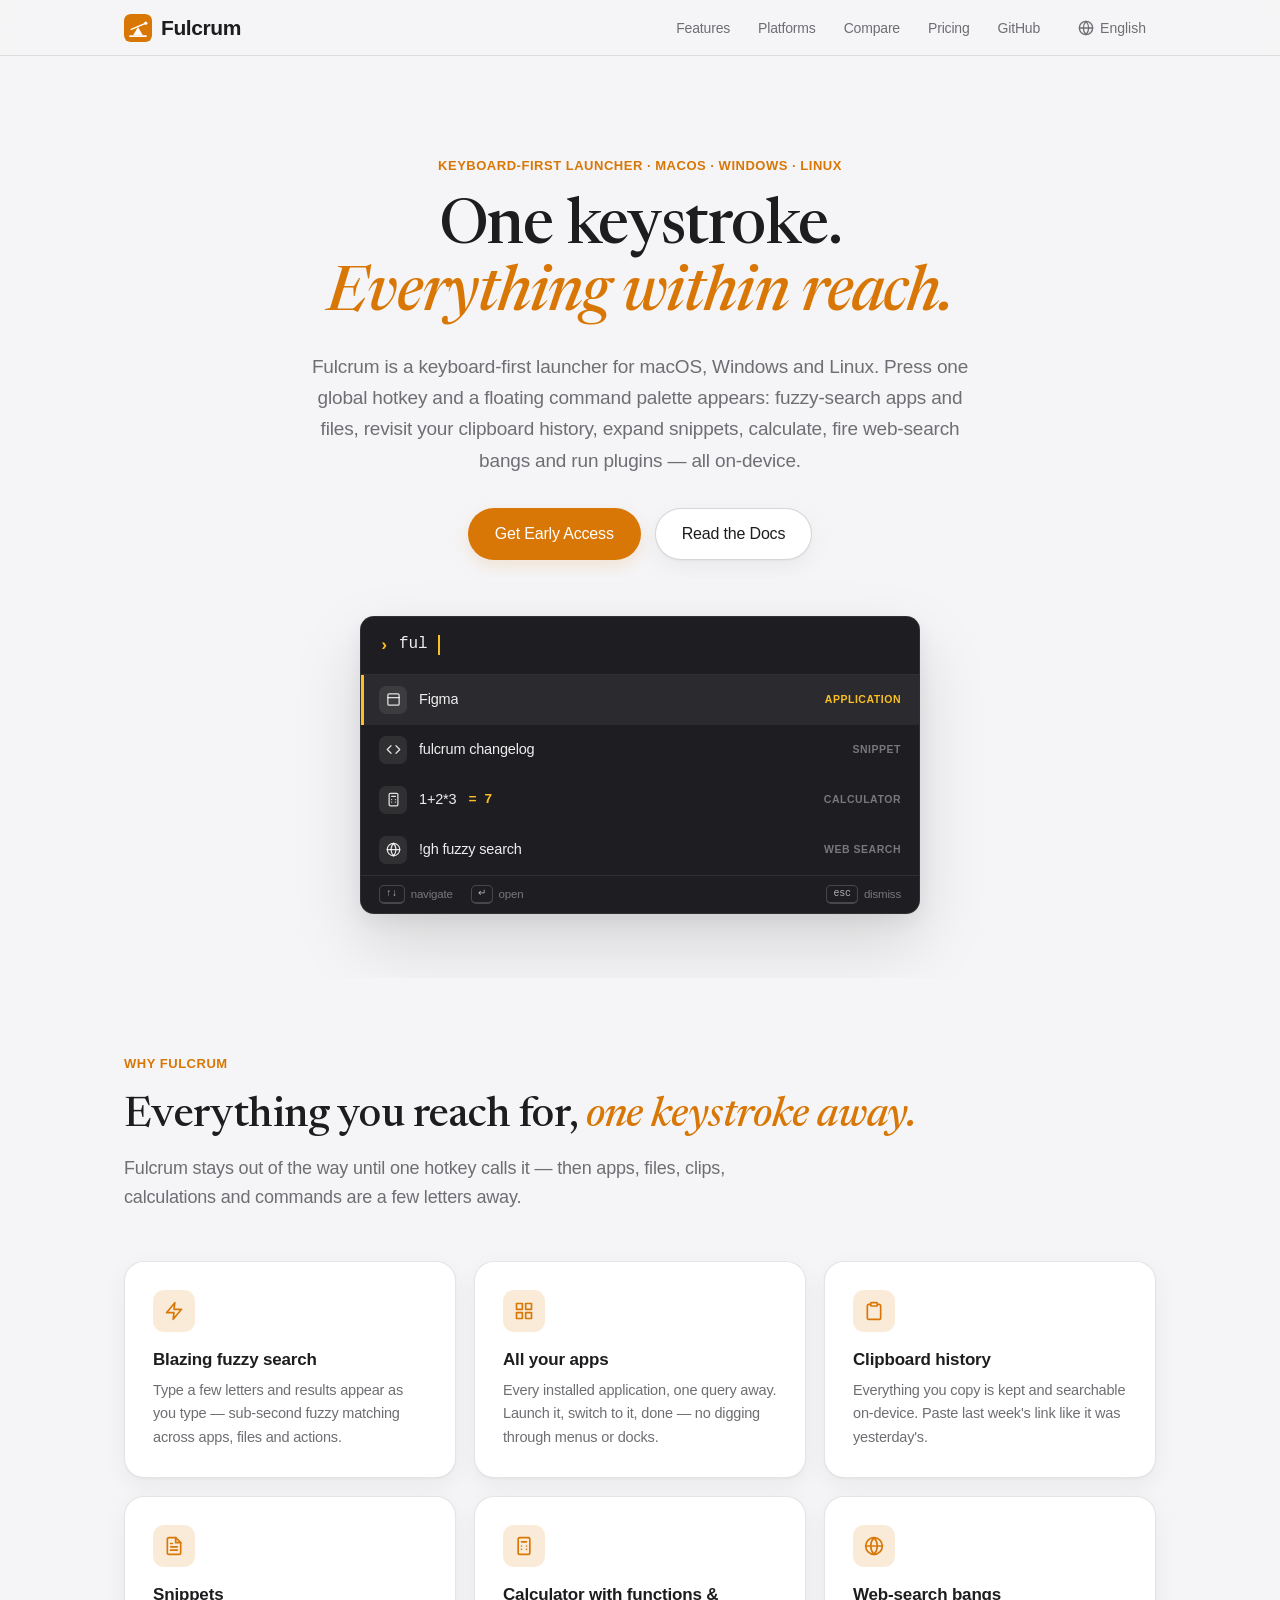
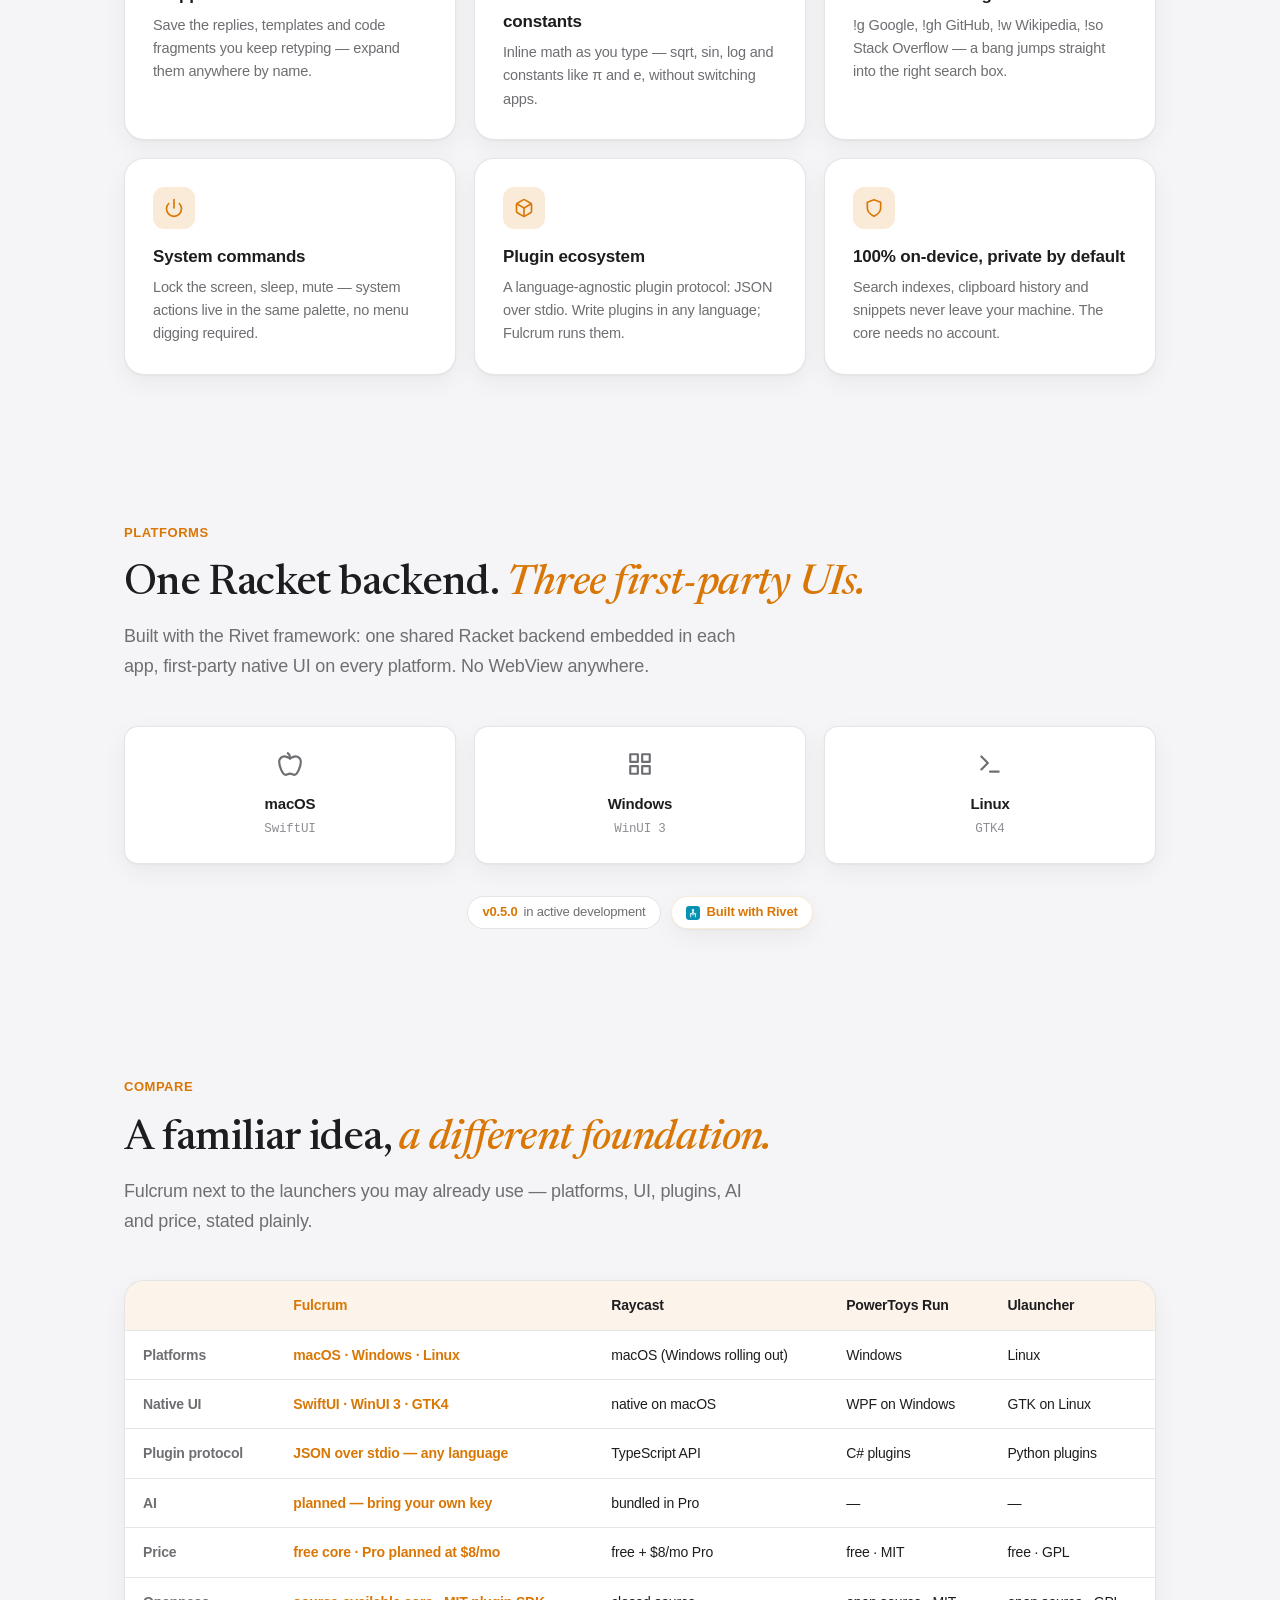
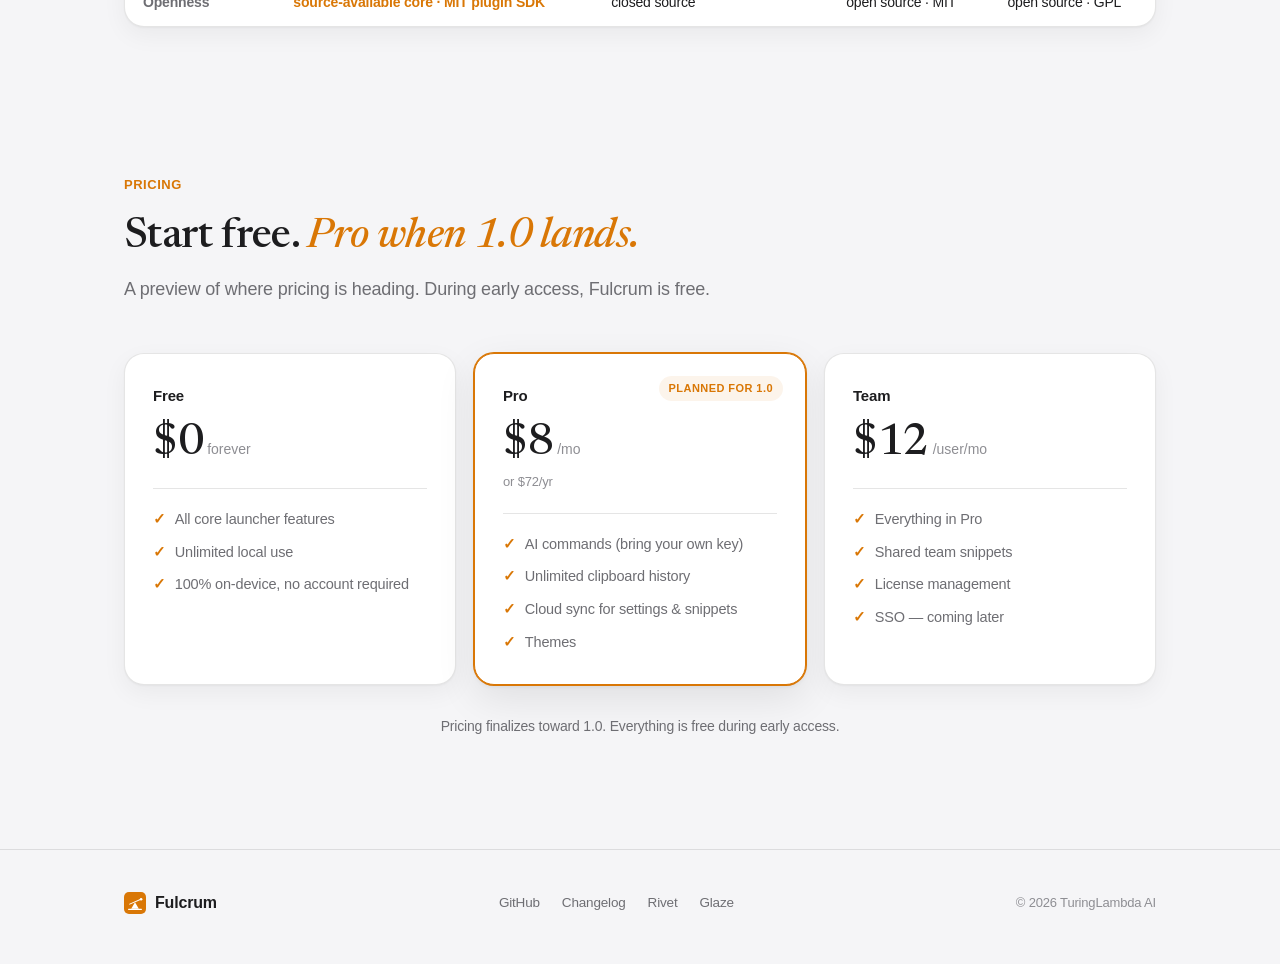
==== site/index.html @ c840de25 "Self-host Newsreader (variable, latin subset), drop Google Fonts CDN" ====
<!DOCTYPE html>
<html lang="en">

<head>
    <meta charset="UTF-8">
    <meta name="viewport" content="width=device-width, initial-scale=1.0">
    <title>Fulcrum — One keystroke. Everything within reach.</title>
    <meta name="description" content="Fulcrum is a keyboard-first launcher for macOS, Windows and Linux. One global hotkey opens a floating command palette: fuzzy-search apps and files, clipboard history, snippets, calculation, web-search bangs and plugins — 100% on-device.">
    <link rel="canonical" href="https://fulcrum.jrtx.site/">
    <meta name="theme-color" content="#D97706">
    <meta property="og:type" content="website">
    <meta property="og:site_name" content="Fulcrum">
    <meta property="og:title" content="Fulcrum — One keystroke. Everything within reach.">
    <meta property="og:description" content="Fulcrum is a keyboard-first launcher for macOS, Windows and Linux. One global hotkey opens a floating command palette: fuzzy-search apps and files, clipboard history, snippets, calculation, web-search bangs and plugins — 100% on-device.">
    <meta property="og:url" content="https://fulcrum.jrtx.site/">
    <meta name="twitter:card" content="summary">
    <meta name="twitter:title" content="Fulcrum — One keystroke. Everything within reach.">
    <meta name="twitter:description" content="Fulcrum is a keyboard-first launcher for macOS, Windows and Linux. One global hotkey opens a floating command palette: apps, files, clipboard history, snippets, calculation, web-search bangs and plugins — 100% on-device.">
    <link rel="icon" type="image/svg+xml" href="data:image/svg+xml,%3Csvg xmlns='http://www.w3.org/2000/svg' viewBox='0 0 512 512'%3E%3Crect width='512' height='512' rx='115' fill='%23D97706'/%3E%3Cpath d='M108 404 L404 404' stroke='%23FFFFFF' stroke-width='30' stroke-linecap='round'/%3E%3Cpath d='M256 236 L344 388 L168 388 Z' fill='%23FFFFFF'/%3E%3Cpath d='M132 282 L380 176' stroke='%23FFFFFF' stroke-width='24' stroke-linecap='round'/%3E%3Ccircle cx='398' cy='168' r='30' fill='%23FFFFFF'/%3E%3C/svg%3E">
    <link rel="stylesheet" href="styles.css">
    <link rel="preload" href="fonts/newsreader-latin-var.woff2" as="font" type="font/woff2" crossorigin>
    <link rel="preload" href="fonts/newsreader-latin-var-italic.woff2" as="font" type="font/woff2" crossorigin>
    <script>document.documentElement.classList.add('js-anim')</script>
    <style>
        :root {
            --accent: #D97706;
            --accent-hover: #B45309;
            --accent-soft: rgba(217, 119, 6, 0.15);
            --accent-tint: rgba(217, 119, 6, 0.08);
            --accent-bright: #FBBF24;
        }
    </style>
</head>

<body>

    <!-- Nav -->
    <nav class="nav-container">
        <div class="nav-wrapper">
            <div class="nav-brand">
                <svg class="nav-logo" width="28" height="28" viewBox="0 0 512 512" fill="none">
                    <rect width="512" height="512" rx="115" fill="#D97706"/>
                    <path d="M108 404 L404 404" stroke="#FFFFFF" stroke-width="30" stroke-linecap="round"/>
                    <path d="M256 236 L344 388 L168 388 Z" fill="#FFFFFF"/>
                    <path d="M132 282 L380 176" stroke="#FFFFFF" stroke-width="24" stroke-linecap="round"/>
                    <circle cx="398" cy="168" r="30" fill="#FFFFFF"/>
                </svg>
                Fulcrum
            </div>
            <ul class="nav-menu">
                <li><a href="#features" class="optional" data-en="Features" data-zh="功能">Features</a></li>
                <li><a href="#platforms" class="optional" data-en="Platforms" data-zh="平台">Platforms</a></li>
                <li><a href="#compare" class="optional" data-en="Compare" data-zh="对比">Compare</a></li>
                <li><a href="#pricing" class="optional" data-en="Pricing" data-zh="价格">Pricing</a></li>
                <li><a href="https://github.com/turinglambdaai/fulcrum" class="optional">GitHub</a></li>
                <li class="lang-dropdown-wrapper">
                    <button class="lang-btn" onclick="void 0">
                        <svg width="16" height="16" viewBox="0 0 24 24" fill="none" stroke="currentColor" stroke-width="2" stroke-linecap="round" stroke-linejoin="round">
                            <circle cx="12" cy="12" r="10"></circle>
                            <line x1="2" y1="12" x2="22" y2="12"></line>
                            <path d="M12 2a15.3 15.3 0 0 1 4 10 15.3 15.3 0 0 1-4 10 15.3 15.3 0 0 1-4-10 15.3 15.3 0 0 1 4-10z"></path>
                        </svg>
                        <span id="current-lang-label" data-en="English" data-zh="简体中文">English</span>
                    </button>
                    <ul class="lang-menu">
                        <li onclick="setLanguage('en')">English</li>
                        <li onclick="setLanguage('zh')">简体中文</li>
                    </ul>
                </li>
            </ul>
        </div>
    </nav>

    <!-- Hero -->
    <section class="hero" id="overview">
        <div class="container">
            <span class="eyebrow animate-on-scroll" data-en="Keyboard-first launcher · macOS · Windows · Linux" data-zh="键盘优先的启动器 · macOS · Windows · Linux">Keyboard-first launcher · macOS · Windows · Linux</span>
            <h1 class="animate-on-scroll">
                <span data-en="One keystroke." data-zh="一次按键，">One keystroke.</span>
                <span class="accent" data-en="Everything within reach." data-zh="直达一切。">Everything within reach.</span>
            </h1>
            <p class="lead animate-on-scroll"
                data-en="Fulcrum is a keyboard-first launcher for macOS, Windows and Linux. Press one global hotkey and a floating command palette appears: fuzzy-search apps and files, revisit your clipboard history, expand snippets, calculate, fire web-search bangs and run plugins — all on-device."
                data-zh="Fulcrum（支点）是 macOS、Windows 与 Linux 上的键盘优先启动器。按下全局热键，浮出命令面板：模糊搜索应用与文件、回溯剪贴板历史、展开片段、随手计算、发起网络搜索、运行插件——一切都在本机完成。">
                Fulcrum is a keyboard-first launcher for macOS, Windows and Linux. Press one global hotkey and a floating command palette appears: fuzzy-search apps and files, revisit your clipboard history, expand snippets, calculate, fire web-search bangs and run plugins — all on-device.
            </p>

            <div class="hero-buttons animate-on-scroll">
                <a href="https://github.com/turinglambdaai/fulcrum" class="btn btn-primary" data-en="Get Early Access" data-zh="抢先体验">Get Early Access</a>
                <a href="https://github.com/turinglambdaai/fulcrum/tree/main/docs" class="btn btn-secondary" data-en="Read the Docs" data-zh="阅读文档">Read the Docs</a>
            </div>

            <div class="hero-visual animate-on-scroll">
                <div class="launcher">
                    <div class="launcher-search">
                        <span class="launcher-chevron" aria-hidden="true">›</span>
                        <span class="launcher-query" data-en="ful" data-zh="ful">ful</span>
                        <span class="launcher-caret" aria-hidden="true"></span>
                    </div>
                    <div class="launcher-results">
                        <div class="launcher-row is-active">
                            <span class="row-icon" aria-hidden="true">
                                <svg width="15" height="15" viewBox="0 0 24 24" fill="none" stroke="currentColor" stroke-width="2" stroke-linecap="round" stroke-linejoin="round"><rect x="3" y="3" width="18" height="18" rx="2"/><line x1="3" y1="9" x2="21" y2="9"/></svg>
                            </span>
                            <span class="row-title" data-en="Figma" data-zh="Figma">Figma</span>
                            <span class="row-kind" data-en="Application" data-zh="应用">Application</span>
                        </div>
                        <div class="launcher-row">
                            <span class="row-icon" aria-hidden="true">
                                <svg width="15" height="15" viewBox="0 0 24 24" fill="none" stroke="currentColor" stroke-width="2" stroke-linecap="round" stroke-linejoin="round"><polyline points="16 18 22 12 16 6"/><polyline points="8 6 2 12 8 18"/></svg>
                            </span>
                            <span class="row-title" data-en="fulcrum changelog" data-zh="fulcrum 更新日志">fulcrum changelog</span>
                            <span class="row-kind" data-en="Snippet" data-zh="片段">Snippet</span>
                        </div>
                        <div class="launcher-row">
                            <span class="row-icon" aria-hidden="true">
                                <svg width="15" height="15" viewBox="0 0 24 24" fill="none" stroke="currentColor" stroke-width="2" stroke-linecap="round" stroke-linejoin="round"><rect x="5" y="2" width="14" height="20" rx="2"/><line x1="9" y1="7" x2="15" y2="7"/><line x1="9" y1="12" x2="9.01" y2="12"/><line x1="15" y1="12" x2="15.01" y2="12"/><line x1="9" y1="16" x2="9.01" y2="16"/><line x1="15" y1="16" x2="15.01" y2="16"/></svg>
                            </span>
                            <span class="row-title" data-en="1+2*3" data-zh="1+2*3">1+2*3</span>
                            <span class="row-value" data-en="= 7" data-zh="= 7">= 7</span>
                            <span class="row-kind" data-en="Calculator" data-zh="计算器">Calculator</span>
                        </div>
                        <div class="launcher-row">
                            <span class="row-icon" aria-hidden="true">
                                <svg width="15" height="15" viewBox="0 0 24 24" fill="none" stroke="currentColor" stroke-width="2" stroke-linecap="round" stroke-linejoin="round"><circle cx="12" cy="12" r="10"/><line x1="2" y1="12" x2="22" y2="12"/><path d="M12 2a15.3 15.3 0 0 1 4 10 15.3 15.3 0 0 1-4 10 15.3 15.3 0 0 1-4-10 15.3 15.3 0 0 1 4-10z"/></svg>
                            </span>
                            <span class="row-title" data-en="!gh fuzzy search" data-zh="!gh fuzzy search">!gh fuzzy search</span>
                            <span class="row-kind" data-en="Web Search" data-zh="网络搜索">Web Search</span>
                        </div>
                    </div>
                    <div class="launcher-footer">
                        <span class="launcher-hint"><span class="launcher-kbd" data-en="↑↓" data-zh="↑↓">↑↓</span><span data-en="navigate" data-zh="选择">navigate</span></span>
                        <span class="launcher-hint"><span class="launcher-kbd" data-en="↵" data-zh="↵">↵</span><span data-en="open" data-zh="打开">open</span></span>
                        <span class="launcher-hint launcher-hint-right"><span class="launcher-kbd" data-en="esc" data-zh="esc">esc</span><span data-en="dismiss" data-zh="关闭">dismiss</span></span>
                    </div>
                </div>
            </div>
        </div>
    </section>

    <!-- Features -->
    <section id="features">
        <div class="container">
            <span class="eyebrow animate-on-scroll" data-en="Why Fulcrum" data-zh="为什么是 Fulcrum">Why Fulcrum</span>
            <h2 class="section-title animate-on-scroll">
                <span data-en="Everything you reach for," data-zh="你伸手可及的一切，">Everything you reach for,</span>
                <span class="accent" data-en="one keystroke away." data-zh="只差一次按键。">one keystroke away.</span>
            </h2>
            <p class="section-lead animate-on-scroll"
               data-en="Fulcrum stays out of the way until one hotkey calls it — then apps, files, clips, calculations and commands are a few letters away."
               data-zh="Fulcrum 平时隐于幕后，一个热键唤出——此后应用、文件、剪贴、计算与命令，都只差几个字母。">
                Fulcrum stays out of the way until one hotkey calls it — then apps, files, clips, calculations and commands are a few letters away.
            </p>

            <div class="bento-grid">
                <div class="bento-card animate-on-scroll">
                    <div class="card-icon">
                        <svg width="20" height="20" viewBox="0 0 24 24" fill="none" stroke="currentColor" stroke-width="2" stroke-linecap="round" stroke-linejoin="round"><polygon points="13 2 3 14 12 14 11 22 21 10 12 10 13 2"/></svg>
                    </div>
                    <h3 data-en="Blazing fuzzy search" data-zh="疾速模糊搜索">Blazing fuzzy search</h3>
                    <p data-en="Type a few letters and results appear as you type — sub-second fuzzy matching across apps, files and actions."
                       data-zh="敲几个字母，结果随输入即时出现——跨应用、文件与操作的亚秒级模糊匹配。">Type a few letters and results appear as you type — sub-second fuzzy matching across apps, files and actions.</p>
                </div>
                <div class="bento-card animate-on-scroll">
                    <div class="card-icon">
                        <svg width="20" height="20" viewBox="0 0 24 24" fill="none" stroke="currentColor" stroke-width="2" stroke-linecap="round" stroke-linejoin="round"><rect x="3" y="3" width="7" height="7"/><rect x="14" y="3" width="7" height="7"/><rect x="14" y="14" width="7" height="7"/><rect x="3" y="14" width="7" height="7"/></svg>
                    </div>
                    <h3 data-en="All your apps" data-zh="所有应用">All your apps</h3>
                    <p data-en="Every installed application, one query away. Launch it, switch to it, done — no digging through menus or docks."
                       data-zh="每个已安装的应用，一次查询直达。启动、切换、完成——不必再在菜单和 Dock 里翻找。">Every installed application, one query away. Launch it, switch to it, done — no digging through menus or docks.</p>
                </div>
                <div class="bento-card animate-on-scroll">
                    <div class="card-icon">
                        <svg width="20" height="20" viewBox="0 0 24 24" fill="none" stroke="currentColor" stroke-width="2" stroke-linecap="round" stroke-linejoin="round"><path d="M16 4h2a2 2 0 0 1 2 2v14a2 2 0 0 1-2 2H6a2 2 0 0 1-2-2V6a2 2 0 0 1 2-2h2"/><rect x="8" y="2" width="8" height="4" rx="1" ry="1"/></svg>
                    </div>
                    <h3 data-en="Clipboard history" data-zh="剪贴板历史">Clipboard history</h3>
                    <p data-en="Everything you copy is kept and searchable on-device. Paste last week's link like it was yesterday's."
                       data-zh="复制过的一切都保存在本机、随时可搜。上周的链接，像昨天的随取随贴。">Everything you copy is kept and searchable on-device. Paste last week's link like it was yesterday's.</p>
                </div>
                <div class="bento-card animate-on-scroll">
                    <div class="card-icon">
                        <svg width="20" height="20" viewBox="0 0 24 24" fill="none" stroke="currentColor" stroke-width="2" stroke-linecap="round" stroke-linejoin="round"><path d="M14 2H6a2 2 0 0 0-2 2v16a2 2 0 0 0 2 2h12a2 2 0 0 0 2-2V8z"/><polyline points="14 2 14 8 20 8"/><line x1="16" y1="13" x2="8" y2="13"/><line x1="16" y1="17" x2="8" y2="17"/><polyline points="10 9 9 9 8 9"/></svg>
                    </div>
                    <h3 data-en="Snippets" data-zh="文本片段">Snippets</h3>
                    <p data-en="Save the replies, templates and code fragments you keep retyping — expand them anywhere by name."
                       data-zh="把反复输入的回复、模板和代码片段存起来——按名字随处展开。">Save the replies, templates and code fragments you keep retyping — expand them anywhere by name.</p>
                </div>
                <div class="bento-card animate-on-scroll">
                    <div class="card-icon">
                        <svg width="20" height="20" viewBox="0 0 24 24" fill="none" stroke="currentColor" stroke-width="2" stroke-linecap="round" stroke-linejoin="round"><rect x="5" y="2" width="14" height="20" rx="2"/><line x1="9" y1="7" x2="15" y2="7"/><line x1="9" y1="12" x2="9.01" y2="12"/><line x1="15" y1="12" x2="15.01" y2="12"/><line x1="9" y1="16" x2="9.01" y2="16"/><line x1="15" y1="16" x2="15.01" y2="16"/></svg>
                    </div>
                    <h3 data-en="Calculator with functions & constants" data-zh="计算器：函数与常量">Calculator with functions & constants</h3>
                    <p data-en="Inline math as you type — sqrt, sin, log and constants like π and e, without switching apps."
                       data-zh="边输入边计算——支持 sqrt、sin、log 与 π、e 等常量，无需切换应用。">Inline math as you type — sqrt, sin, log and constants like π and e, without switching apps.</p>
                </div>
                <div class="bento-card animate-on-scroll">
                    <div class="card-icon">
                        <svg width="20" height="20" viewBox="0 0 24 24" fill="none" stroke="currentColor" stroke-width="2" stroke-linecap="round" stroke-linejoin="round"><circle cx="12" cy="12" r="10"/><line x1="2" y1="12" x2="22" y2="12"/><path d="M12 2a15.3 15.3 0 0 1 4 10 15.3 15.3 0 0 1-4 10 15.3 15.3 0 0 1-4-10 15.3 15.3 0 0 1 4-10z"/></svg>
                    </div>
                    <h3 data-en="Web-search bangs" data-zh="网络搜索 bang">Web-search bangs</h3>
                    <p data-en="!g Google, !gh GitHub, !w Wikipedia, !so Stack Overflow — a bang jumps straight into the right search box."
                       data-zh="!g 谷歌、!gh GitHub、!w 维基百科、!so Stack Overflow——一个 bang 直达对应的搜索框。">!g Google, !gh GitHub, !w Wikipedia, !so Stack Overflow — a bang jumps straight into the right search box.</p>
                </div>
                <div class="bento-card animate-on-scroll">
                    <div class="card-icon">
                        <svg width="20" height="20" viewBox="0 0 24 24" fill="none" stroke="currentColor" stroke-width="2" stroke-linecap="round" stroke-linejoin="round"><path d="M18.36 6.64a9 9 0 1 1-12.73 0"/><line x1="12" y1="2" x2="12" y2="12"/></svg>
                    </div>
                    <h3 data-en="System commands" data-zh="系统命令">System commands</h3>
                    <p data-en="Lock the screen, sleep, mute — system actions live in the same palette, no menu digging required."
                       data-zh="锁屏、睡眠、静音——系统操作也在同一块面板里，不必翻菜单。">Lock the screen, sleep, mute — system actions live in the same palette, no menu digging required.</p>
                </div>
                <div class="bento-card animate-on-scroll">
                    <div class="card-icon">
                        <svg width="20" height="20" viewBox="0 0 24 24" fill="none" stroke="currentColor" stroke-width="2" stroke-linecap="round" stroke-linejoin="round"><path d="M21 16V8a2 2 0 0 0-1-1.73l-7-4a2 2 0 0 0-2 0l-7 4A2 2 0 0 0 3 8v8a2 2 0 0 0 1 1.73l7 4a2 2 0 0 0 2 0l7-4A2 2 0 0 0 21 16z"/><polyline points="3.27 6.96 12 12.01 20.73 6.96"/><line x1="12" y1="22.08" x2="12" y2="12"/></svg>
                    </div>
                    <h3 data-en="Plugin ecosystem" data-zh="插件生态">Plugin ecosystem</h3>
                    <p data-en="A language-agnostic plugin protocol: JSON over stdio. Write plugins in any language; Fulcrum runs them."
                       data-zh="语言无关的插件协议：JSON over stdio。用什么语言写插件都行，Fulcrum 负责运行。">A language-agnostic plugin protocol: JSON over stdio. Write plugins in any language; Fulcrum runs them.</p>
                </div>
                <div class="bento-card animate-on-scroll">
                    <div class="card-icon">
                        <svg width="20" height="20" viewBox="0 0 24 24" fill="none" stroke="currentColor" stroke-width="2" stroke-linecap="round" stroke-linejoin="round"><path d="M12 22s8-4 8-10V5l-8-3-8 3v7c0 6 8 10 8 10z"/></svg>
                    </div>
                    <h3 data-en="100% on-device, private by default" data-zh="100% 本机运行，默认私有">100% on-device, private by default</h3>
                    <p data-en="Search indexes, clipboard history and snippets never leave your machine. The core needs no account."
                       data-zh="搜索索引、剪贴板历史与片段永不离开你的机器。核心功能无需注册账号。">Search indexes, clipboard history and snippets never leave your machine. The core needs no account.</p>
                </div>
            </div>
        </div>
    </section>

    <!-- Platforms -->
    <section id="platforms">
        <div class="container">
            <span class="eyebrow animate-on-scroll" data-en="Platforms" data-zh="跨平台">Platforms</span>
            <h2 class="section-title animate-on-scroll">
                <span data-en="One Racket backend." data-zh="一个 Racket 后端。">One Racket backend.</span>
                <span class="accent" data-en="Three first-party UIs." data-zh="三套一等原生 UI。">Three first-party UIs.</span>
            </h2>
            <p class="section-lead animate-on-scroll"
               data-en="Built with the Rivet framework: one shared Racket backend embedded in each app, first-party native UI on every platform. No WebView anywhere."
               data-zh="基于 Rivet 框架构建：一个共享的 Racket 后端嵌入每个应用，每个平台都是一等原生 UI。没有任何 WebView。">
                Built with the Rivet framework: one shared Racket backend embedded in each app, first-party native UI on every platform. No WebView anywhere.
            </p>

            <div class="platforms-grid">
                <div class="platform-card animate-on-scroll">
                    <div class="platform-icon">
                        <svg width="26" height="26" viewBox="0 0 24 24" fill="none" stroke="currentColor" stroke-width="2" stroke-linecap="round" stroke-linejoin="round"><path d="M12 20.94c1.5 0 2.75 1.06 4 1.06 3 0 6-8 6-12.22A4.91 4.91 0 0 0 17 5c-2.22 0-4 1.44-5 2-1-.56-2.78-2-5-2a4.9 4.9 0 0 0-5 4.78C2 14 5 22 8 22c1.25 0 2.5-1.06 4-1.06Z"/><path d="M10 2c1 .5 2 2 2 5"/></svg>
                    </div>
                    <div class="platform-name">macOS</div>
                    <div class="platform-format">SwiftUI</div>
                </div>
                <div class="platform-card animate-on-scroll">
                    <div class="platform-icon">
                        <svg width="26" height="26" viewBox="0 0 24 24" fill="none" stroke="currentColor" stroke-width="2" stroke-linecap="round" stroke-linejoin="round"><rect x="3" y="3" width="7" height="7"/><rect x="14" y="3" width="7" height="7"/><rect x="14" y="14" width="7" height="7"/><rect x="3" y="14" width="7" height="7"/></svg>
                    </div>
                    <div class="platform-name">Windows</div>
                    <div class="platform-format">WinUI 3</div>
                </div>
                <div class="platform-card animate-on-scroll">
                    <div class="platform-icon">
                        <svg width="26" height="26" viewBox="0 0 24 24" fill="none" stroke="currentColor" stroke-width="2" stroke-linecap="round" stroke-linejoin="round"><polyline points="4 17 10 11 4 5"/><line x1="12" y1="19" x2="20" y2="19"/></svg>
                    </div>
                    <div class="platform-name">Linux</div>
                    <div class="platform-format">GTK4</div>
                </div>
            </div>

            <div class="chips-row animate-on-scroll">
                <span class="version-badge">
                    <span class="ver">v0.5.0</span>
                    <span data-en="in active development" data-zh="积极开发中">in active development</span>
                </span>
                <a class="rivet-chip" href="https://rivet.jrtx.site">
                    <svg width="14" height="14" viewBox="0 0 512 512" fill="none">
                        <rect width="512" height="512" rx="115" fill="#0891B2"/>
                        <circle cx="256" cy="150" r="40" fill="#FFFFFF"/>
                        <path d="M256 190 L256 330" stroke="#FFFFFF" stroke-width="38" stroke-linecap="round"/>
                        <path d="M256 240 L170 290 M256 240 L342 290" stroke="#FFFFFF" stroke-width="34" stroke-linecap="round"/>
                        <circle cx="170" cy="290" r="22" fill="none" stroke="#FFFFFF" stroke-width="20"/>
                        <circle cx="342" cy="290" r="22" fill="none" stroke="#FFFFFF" stroke-width="20"/>
                        <path d="M170 312 L170 400 M342 312 L342 400" stroke="#FFFFFF" stroke-width="30" stroke-linecap="round"/>
                    </svg>
                    <span data-en="Built with Rivet" data-zh="基于 Rivet 构建">Built with Rivet</span>
                </a>
            </div>
        </div>
    </section>

    <!-- Compare -->
    <section id="compare">
        <div class="container">
            <span class="eyebrow animate-on-scroll" data-en="Compare" data-zh="对比">Compare</span>
            <h2 class="section-title animate-on-scroll">
                <span data-en="A familiar idea," data-zh="熟悉的想法，">A familiar idea,</span>
                <span class="accent" data-en="a different foundation." data-zh="不同的地基。">a different foundation.</span>
            </h2>
            <p class="section-lead animate-on-scroll" style="margin-bottom: 0;"
               data-en="Fulcrum next to the launchers you may already use — platforms, UI, plugins, AI and price, stated plainly."
               data-zh="把 Fulcrum 与你可能已在使用的启动器放在一起——平台、UI、插件、AI 与价格，如实陈述。">
                Fulcrum next to the launchers you may already use — platforms, UI, plugins, AI and price, stated plainly.
            </p>

            <div class="compare-table-wrap animate-on-scroll">
                <table class="compare">
                    <thead>
                        <tr>
                            <th data-en=" " data-zh=" "></th>
                            <th class="yes">Fulcrum</th>
                            <th>Raycast</th>
                            <th>PowerToys Run</th>
                            <th>Ulauncher</th>
                        </tr>
                    </thead>
                    <tbody>
                        <tr>
                            <td data-en="Platforms" data-zh="平台">Platforms</td>
                            <td class="yes">macOS · Windows · Linux</td>
                            <td data-en="macOS (Windows rolling out)" data-zh="macOS（Windows 逐步推出）">macOS (Windows rolling out)</td>
                            <td>Windows</td>
                            <td>Linux</td>
                        </tr>
                        <tr>
                            <td data-en="Native UI" data-zh="原生 UI">Native UI</td>
                            <td class="yes">SwiftUI · WinUI 3 · GTK4</td>
                            <td data-en="native on macOS" data-zh="macOS 上原生">native on macOS</td>
                            <td data-en="WPF on Windows" data-zh="Windows 上的 WPF">WPF on Windows</td>
                            <td data-en="GTK on Linux" data-zh="Linux 上的 GTK">GTK on Linux</td>
                        </tr>
                        <tr>
                            <td data-en="Plugin protocol" data-zh="插件协议">Plugin protocol</td>
                            <td class="yes" data-en="JSON over stdio — any language" data-zh="JSON over stdio——语言不限">JSON over stdio — any language</td>
                            <td>TypeScript API</td>
                            <td data-en="C# plugins" data-zh="C# 插件">C# plugins</td>
                            <td data-en="Python plugins" data-zh="Python 插件">Python plugins</td>
                        </tr>
                        <tr>
                            <td>AI</td>
                            <td class="yes" data-en="planned — bring your own key" data-zh="规划中——自带密钥（BYOK）">planned — bring your own key</td>
                            <td data-en="bundled in Pro" data-zh="Pro 内置">bundled in Pro</td>
                            <td data-en="—" data-zh="—">—</td>
                            <td data-en="—" data-zh="—">—</td>
                        </tr>
                        <tr>
                            <td data-en="Price" data-zh="价格">Price</td>
                            <td class="yes" data-en="free core · Pro planned at $8/mo" data-zh="核心免费 · Pro 计划 $8/月">free core · Pro planned at $8/mo</td>
                            <td data-en="free + $8/mo Pro" data-zh="免费 + $8/月 Pro">free + $8/mo Pro</td>
                            <td data-en="free · MIT" data-zh="免费 · MIT">free · MIT</td>
                            <td data-en="free · GPL" data-zh="免费 · GPL">free · GPL</td>
                        </tr>
                        <tr>
                            <td data-en="Openness" data-zh="开放性">Openness</td>
                            <td class="yes" data-en="source-available core · MIT plugin SDK" data-zh="核心源码可见 · MIT 插件 SDK">source-available core · MIT plugin SDK</td>
                            <td data-en="closed source" data-zh="闭源">closed source</td>
                            <td data-en="open source · MIT" data-zh="开源 · MIT">open source · MIT</td>
                            <td data-en="open source · GPL" data-zh="开源 · GPL">open source · GPL</td>
                        </tr>
                    </tbody>
                </table>
            </div>
        </div>
    </section>

    <!-- Pricing -->
    <section id="pricing">
        <div class="container">
            <span class="eyebrow animate-on-scroll" data-en="Pricing" data-zh="价格">Pricing</span>
            <h2 class="section-title animate-on-scroll">
                <span data-en="Start free." data-zh="免费开始，">Start free.</span>
                <span class="accent" data-en="Pro when 1.0 lands." data-zh="1.0 之后再升级。">Pro when 1.0 lands.</span>
            </h2>
            <p class="section-lead animate-on-scroll"
               data-en="A preview of where pricing is heading. During early access, Fulcrum is free."
               data-zh="价格方向的预览。抢先体验期间，Fulcrum 完全免费。">
                A preview of where pricing is heading. During early access, Fulcrum is free.
            </p>

            <div class="pricing-grid">
                <div class="pricing-card animate-on-scroll">
                    <div class="plan-name" data-en="Free" data-zh="免费版">Free</div>
                    <div class="plan-price">$0<span class="unit" data-en="forever" data-zh="永久">forever</span></div>
                    <ul class="plan-features">
                        <li><span class="tick">✓</span><span data-en="All core launcher features" data-zh="全部核心启动器功能">All core launcher features</span></li>
                        <li><span class="tick">✓</span><span data-en="Unlimited local use" data-zh="无限制本地使用">Unlimited local use</span></li>
                        <li><span class="tick">✓</span><span data-en="100% on-device, no account required" data-zh="100% 本机运行，无需账号">100% on-device, no account required</span></li>
                    </ul>
                </div>
                <div class="pricing-card featured animate-on-scroll">
                    <span class="plan-badge" data-en="Planned for 1.0" data-zh="计划随 1.0 推出">Planned for 1.0</span>
                    <div class="plan-name" data-en="Pro" data-zh="专业版">Pro</div>
                    <div class="plan-price">$8<span class="unit" data-en="/mo" data-zh="/月">/mo</span></div>
                    <div class="plan-alt" data-en="or $72/yr" data-zh="或 $72/年">or $72/yr</div>
                    <ul class="plan-features">
                        <li><span class="tick">✓</span><span data-en="AI commands (bring your own key)" data-zh="AI 命令（自带密钥）">AI commands (bring your own key)</span></li>
                        <li><span class="tick">✓</span><span data-en="Unlimited clipboard history" data-zh="无限剪贴板历史">Unlimited clipboard history</span></li>
                        <li><span class="tick">✓</span><span data-en="Cloud sync for settings & snippets" data-zh="设置与片段云同步">Cloud sync for settings & snippets</span></li>
                        <li><span class="tick">✓</span><span data-en="Themes" data-zh="主题">Themes</span></li>
                    </ul>
                </div>
                <div class="pricing-card animate-on-scroll">
                    <div class="plan-name" data-en="Team" data-zh="团队版">Team</div>
                    <div class="plan-price">$12<span class="unit" data-en="/user/mo" data-zh="/用户/月">/user/mo</span></div>
                    <ul class="plan-features">
                        <li><span class="tick">✓</span><span data-en="Everything in Pro" data-zh="包含 Pro 全部功能">Everything in Pro</span></li>
                        <li><span class="tick">✓</span><span data-en="Shared team snippets" data-zh="团队共享片段">Shared team snippets</span></li>
                        <li><span class="tick">✓</span><span data-en="License management" data-zh="许可证管理">License management</span></li>
                        <li><span class="tick">✓</span><span data-en="SSO — coming later" data-zh="SSO——后续支持">SSO — coming later</span></li>
                    </ul>
                </div>
            </div>

            <p class="pricing-note animate-on-scroll"
               data-en="Pricing finalizes toward 1.0. Everything is free during early access."
               data-zh="价格将在 1.0 前最终确定。抢先体验期间完全免费。">
                Pricing finalizes toward 1.0. Everything is free during early access.
            </p>
        </div>
    </section>

    <!-- Footer -->
    <footer>
        <div class="footer-content">
            <div class="footer-brand">
                <svg width="22" height="22" viewBox="0 0 512 512" fill="none">
                    <rect width="512" height="512" rx="115" fill="#D97706"/>
                    <path d="M108 404 L404 404" stroke="#FFFFFF" stroke-width="30" stroke-linecap="round"/>
                    <path d="M256 236 L344 388 L168 388 Z" fill="#FFFFFF"/>
                    <path d="M132 282 L380 176" stroke="#FFFFFF" stroke-width="24" stroke-linecap="round"/>
                    <circle cx="398" cy="168" r="30" fill="#FFFFFF"/>
                </svg>
                Fulcrum
            </div>
            <div class="footer-links">
                <a href="https://github.com/turinglambdaai/fulcrum">GitHub</a>
                <a href="https://github.com/turinglambdaai/fulcrum/blob/main/CHANGELOG.md" data-en="Changelog" data-zh="更新日志">Changelog</a>
                <a href="https://rivet.jrtx.site">Rivet</a>
                <a href="https://glaze.jrtx.site">Glaze</a>
            </div>
            <div class="footer-note">© 2026 TuringLambda AI</div>
        </div>
    </footer>

    <script>
        // Unified language policy: explicit choice wins; otherwise follow system/browser locale.
        var LANGUAGE_OVERRIDE_KEY = 'fulcrum-lang-override-v2';
        var LEGACY_LANGUAGE_KEY = 'site-lang';
        var pageMetadata = {
            en: {
                title: 'Fulcrum — One keystroke. Everything within reach.',
                description: 'Fulcrum is a keyboard-first launcher for macOS, Windows and Linux. One global hotkey opens a floating command palette: fuzzy-search apps and files, clipboard history, snippets, calculation, web-search bangs and plugins — 100% on-device.'
            },
            zh: {
                title: 'Fulcrum 支点 — 一次按键，直达一切。',
                description: 'Fulcrum（支点）是 macOS、Windows 与 Linux 上的键盘优先启动器：一个全局热键唤出浮动命令面板——模糊搜索应用与文件、剪贴板历史、片段、计算、网络搜索 bang 与插件，100% 本机运行。'
            }
        };

        function readLanguageOverride() {
            try {
                var saved = localStorage.getItem(LANGUAGE_OVERRIDE_KEY);
                return saved === 'zh' || saved === 'en' ? saved : null;
            } catch (e) {
                return null;
            }
        }

        function detectBrowserLanguage() {
            var locale = (navigator.languages && navigator.languages[0]) || navigator.language || '';
            if (!locale) return 'zh';
            return String(locale).toLowerCase().indexOf('zh') === 0 ? 'zh' : 'en';
        }

        function applyLanguage(lang, persist) {
            if (persist) {
                try { localStorage.setItem(LANGUAGE_OVERRIDE_KEY, lang); } catch (e) { /* private mode */ }
            }

            document.querySelectorAll('[data-en]').forEach(function (el) {
                var text = el.getAttribute('data-' + lang);
                if (text !== null) el.textContent = text;
            });
            document.querySelectorAll('[data-href-en]').forEach(function (el) {
                var href = el.getAttribute('data-href-' + lang);
                if (href !== null) el.setAttribute('href', href);
            });
            document.documentElement.lang = lang === 'zh' ? 'zh-CN' : 'en';
            document.documentElement.setAttribute('data-language', lang);

            var label = document.getElementById('current-lang-label');
            if (label) label.textContent = lang === 'zh' ? '简体中文' : 'English';

            var metadata = pageMetadata[lang];
            if (metadata) {
                document.title = metadata.title;
                var description = document.querySelector('meta[name="description"]');
                if (description) description.setAttribute('content', metadata.description);
            }
        }

        function setLanguage(lang) {
            if (lang !== 'zh' && lang !== 'en') return;
            applyLanguage(lang, true);
        }

        try { localStorage.removeItem(LEGACY_LANGUAGE_KEY); } catch (e) { /* private mode */ }
        applyLanguage(readLanguageOverride() || detectBrowserLanguage(), false);

        window.addEventListener('languagechange', function () {
            if (!readLanguageOverride()) applyLanguage(detectBrowserLanguage(), false);
        });

        // Scroll-in animation.
        var observer = new IntersectionObserver(function (entries) {
            entries.forEach(function (entry) {
                if (entry.isIntersecting) {
                    entry.target.classList.add('is-visible');
                    observer.unobserve(entry.target);
                }
            });
        }, { threshold: 0.12 });
        document.querySelectorAll('.animate-on-scroll').forEach(function (el) { observer.observe(el); });
    </script>
</body>

</html>
---- site/styles.css ----
/* Self-hosted Newsreader (variable, latin subset) — no third-party font CDN */
@font-face {
    font-family: "Newsreader";
    font-style: normal;
    font-weight: 200 800;
    font-display: swap;
    src: url("fonts/newsreader-latin-var.woff2") format("woff2");
}

@font-face {
    font-family: "Newsreader";
    font-style: italic;
    font-weight: 200 800;
    font-display: swap;
    src: url("fonts/newsreader-latin-var-italic.woff2") format("woff2");
}

/*
 * Fulcrum product site — turinglambdaai family design system.
 * Same token skeleton and class vocabulary as rivet.jrtx.site; each site
 * also overrides the accent variables in a small inline <style> block in
 * its <head>. Fulcrum's accent family is warm amber/copper.
 */

:root {
    --bg: #F5F5F7;
    --bg-card: #FFFFFF;
    --bg-elevated: #FFFFFF;
    --text: #1D1D1F;
    --text-2: #6E6E73;
    --text-3: #8E8E93;
    --accent: #D97706;
    --accent-hover: #B45309;
    --accent-soft: rgba(217, 119, 6, 0.15);
    --accent-tint: rgba(217, 119, 6, 0.08);
    --accent-bright: #FBBF24;
    --border: rgba(0, 0, 0, 0.10);
    --border-strong: rgba(0, 0, 0, 0.16);

    --font-sans: -apple-system, BlinkMacSystemFont, "SF Pro Text", "Segoe UI", Roboto, Helvetica, Arial, sans-serif;
    --font-serif: "Newsreader", Georgia, serif;
    --font-mono: ui-monospace, "SF Mono", "Cascadia Code", Menlo, Consolas, monospace;

    --wrapper-width: 1080px;
    --radius-l: 20px;
    --radius-m: 14px;
    --radius-s: 10px;

    --shadow-card: 0 1px 2px rgba(0, 0, 0, 0.04), 0 8px 24px rgba(0, 0, 0, 0.05);
    --shadow-hover: 0 2px 4px rgba(0, 0, 0, 0.05), 0 14px 40px rgba(0, 0, 0, 0.09);
    --shadow-window: 0 30px 70px rgba(0, 0, 0, 0.13), 0 8px 20px rgba(0, 0, 0, 0.06);

    --ease: cubic-bezier(0.2, 0.8, 0.2, 1);
}

* { box-sizing: border-box; margin: 0; padding: 0; }

html { scroll-behavior: smooth; }

body {
    font-family: var(--font-sans);
    background-color: var(--bg);
    color: var(--text);
    line-height: 1.6;
    letter-spacing: -0.011em;
    min-width: 0;
    -webkit-font-smoothing: antialiased;
    -moz-osx-font-smoothing: grayscale;
}

a { text-decoration: none; color: var(--accent); transition: color 0.2s var(--ease); }
ul { list-style: none; }

::selection { background: var(--accent-soft); color: var(--text); }

/* ---------- Navigation ---------- */
.nav-container {
    position: sticky;
    top: 0;
    width: 100%;
    height: 56px;
    background: rgba(245, 245, 247, 0.78);
    backdrop-filter: saturate(180%) blur(20px);
    -webkit-backdrop-filter: saturate(180%) blur(20px);
    border-bottom: 1px solid var(--border);
    z-index: 9999;
}

.nav-wrapper {
    max-width: var(--wrapper-width);
    margin: 0 auto;
    height: 100%;
    display: flex;
    justify-content: space-between;
    align-items: center;
    padding: 0 24px;
}

.nav-brand {
    display: flex;
    align-items: center;
    gap: 9px;
    font-weight: 600;
    font-size: 21px;
    color: var(--text);
    letter-spacing: -0.02em;
}

.nav-logo { flex-shrink: 0; border-radius: 6px; }

.nav-menu { display: flex; gap: 28px; align-items: center; }

.nav-menu a {
    font-size: 14px;
    color: var(--text-2);
    font-weight: 450;
    transition: color 0.2s;
}
.nav-menu a:hover { color: var(--accent); }

/* Language dropdown */
.lang-dropdown-wrapper { position: relative; }
.lang-btn {
    display: flex;
    align-items: center;
    gap: 6px;
    background: none;
    border: none;
    cursor: pointer;
    font-family: var(--font-sans);
    font-size: 14px;
    color: var(--text-2);
    padding: 6px 10px;
    border-radius: 8px;
    transition: all 0.2s var(--ease);
}
.lang-btn:hover { color: var(--accent); background: var(--accent-tint); }
.lang-menu {
    position: absolute;
    top: calc(100% + 6px);
    right: 0;
    background: var(--bg-card);
    border: 1px solid var(--border);
    border-radius: var(--radius-s);
    box-shadow: var(--shadow-hover);
    padding: 6px;
    min-width: 130px;
    opacity: 0;
    visibility: hidden;
    transform: translateY(-4px);
    transition: all 0.18s var(--ease);
    z-index: 10000;
}
.lang-dropdown-wrapper:hover .lang-menu,
.lang-dropdown-wrapper:focus-within .lang-menu {
    opacity: 1;
    visibility: visible;
    transform: translateY(0);
}
.lang-menu li {
    padding: 7px 12px;
    font-size: 14px;
    color: var(--text);
    border-radius: 6px;
    cursor: pointer;
    transition: background 0.15s;
}
.lang-menu li:hover { background: var(--accent-tint); color: var(--accent); }

/* ---------- Layout ---------- */
.container { max-width: var(--wrapper-width); margin: 0 auto; padding: 0 24px; }
section { padding: 72px 0; }

.eyebrow {
    display: inline-block;
    font-size: 13px;
    font-weight: 550;
    letter-spacing: 0.04em;
    text-transform: uppercase;
    color: var(--accent);
    margin-bottom: 18px;
}

.section-title {
    font-family: var(--font-serif);
    font-size: 42px;
    line-height: 1.12;
    font-weight: 500;
    letter-spacing: -0.015em;
    color: var(--text);
    margin-bottom: 14px;
}
.section-title .accent { color: var(--accent); font-style: italic; }

.section-lead {
    font-size: 18px;
    color: var(--text-2);
    max-width: 640px;
    line-height: 1.65;
}

/* ---------- Hero ---------- */
.hero { padding: 96px 0 64px; text-align: center; overflow: hidden; }

.hero h1 {
    font-family: var(--font-serif);
    font-size: clamp(38px, 6vw, 62px);
    line-height: 1.08;
    font-weight: 500;
    letter-spacing: -0.02em;
    margin-bottom: 22px;
}
.hero h1 .accent { color: var(--accent); font-style: italic; }
.hero h1 span { display: block; }

.hero .lead {
    font-size: 19px;
    color: var(--text-2);
    max-width: 680px;
    margin: 0 auto 32px;
    line-height: 1.65;
}

.hero-buttons {
    display: flex;
    gap: 14px;
    justify-content: center;
    flex-wrap: wrap;
    margin-bottom: 20px;
}

.btn {
    display: inline-flex;
    align-items: center;
    gap: 8px;
    padding: 12px 26px;
    border-radius: 999px;
    font-size: 16px;
    font-weight: 500;
    transition: all 0.2s var(--ease);
    border: 1px solid transparent;
}
.btn-primary {
    background: var(--accent);
    color: #fff;
    box-shadow: 0 6px 18px var(--accent-soft);
}
.btn-primary:hover {
    background: var(--accent-hover);
    transform: translateY(-1px);
    box-shadow: 0 10px 26px var(--accent-soft);
}
.btn-secondary {
    background: var(--bg-card);
    color: var(--text);
    border: 1px solid var(--border-strong);
    box-shadow: var(--shadow-card);
}
.btn-secondary:hover { color: var(--accent); border-color: var(--accent); }

.hero-visual {
    max-width: 900px;
    margin: 56px auto 0;
    position: relative;
}
.hero-visual::before {
    content: "";
    position: absolute;
    left: 50%;
    top: 50%;
    width: 640px;
    height: 380px;
    transform: translate(-50%, -50%);
    background: radial-gradient(closest-side, var(--accent-soft), transparent 72%);
    pointer-events: none;
}

/* ---------- Launcher palette mockup (pure HTML/CSS) ---------- */
.launcher {
    position: relative;
    z-index: 1;
    max-width: 560px;
    margin: 0 auto;
    background: #1E1E22;
    border: 1px solid rgba(255, 255, 255, 0.08);
    border-radius: var(--radius-m);
    box-shadow: var(--shadow-window);
    text-align: left;
    overflow: hidden;
}
.launcher-search {
    display: flex;
    align-items: center;
    gap: 10px;
    padding: 15px 18px;
    border-bottom: 1px solid rgba(255, 255, 255, 0.08);
}
.launcher-chevron {
    color: var(--accent-bright);
    font-family: var(--font-mono);
    font-size: 17px;
    font-weight: 700;
    user-select: none;
}
.launcher-query {
    color: rgba(255, 255, 255, 0.92);
    font-family: var(--font-mono);
    font-size: 16px;
}
.launcher-caret {
    width: 2px;
    height: 20px;
    margin-left: 1px;
    background: var(--accent-bright);
    animation: caret-blink 1.1s step-end infinite;
}
@keyframes caret-blink {
    0%, 49% { opacity: 1; }
    50%, 100% { opacity: 0; }
}
.launcher-row {
    display: flex;
    align-items: center;
    gap: 12px;
    min-width: 0;
    padding: 11px 18px 11px 15px;
    border-left: 3px solid transparent;
}
.launcher-row.is-active {
    background: rgba(255, 255, 255, 0.06);
    border-left-color: var(--accent-bright);
}
.row-icon {
    width: 28px;
    height: 28px;
    border-radius: 7px;
    background: rgba(255, 255, 255, 0.08);
    color: rgba(255, 255, 255, 0.85);
    display: flex;
    align-items: center;
    justify-content: center;
    flex-shrink: 0;
}
.row-title {
    min-width: 0;
    flex-shrink: 1;
    color: rgba(255, 255, 255, 0.92);
    font-size: 14.5px;
    font-weight: 500;
    white-space: nowrap;
    overflow: hidden;
    text-overflow: ellipsis;
}
.row-value {
    flex-shrink: 0;
    color: var(--accent-bright);
    font-family: var(--font-mono);
    font-size: 13.5px;
    font-weight: 600;
}
.row-kind {
    margin-left: auto;
    padding-left: 12px;
    flex-shrink: 0;
    font-size: 10.5px;
    font-weight: 600;
    letter-spacing: 0.05em;
    text-transform: uppercase;
    color: rgba(255, 255, 255, 0.4);
}
.launcher-row.is-active .row-kind { color: var(--accent-bright); }
.launcher-footer {
    display: flex;
    align-items: center;
    gap: 18px;
    padding: 9px 18px;
    border-top: 1px solid rgba(255, 255, 255, 0.08);
}
.launcher-hint {
    display: inline-flex;
    align-items: center;
    gap: 6px;
    font-size: 11.5px;
    color: rgba(255, 255, 255, 0.4);
}
.launcher-hint-right { margin-left: auto; }
.launcher-kbd {
    font-family: var(--font-mono);
    font-size: 10px;
    line-height: 1;
    padding: 3px 6px;
    border: 1px solid rgba(255, 255, 255, 0.18);
    border-bottom-width: 2px;
    border-radius: 5px;
    color: rgba(255, 255, 255, 0.65);
}

/* ---------- Bento feature grid ---------- */
.bento-grid {
    display: grid;
    grid-template-columns: repeat(3, 1fr);
    gap: 18px;
    margin-top: 48px;
}
.bento-card {
    background: var(--bg-card);
    border: 1px solid var(--border);
    border-radius: var(--radius-l);
    padding: 28px;
    transition: all 0.25s var(--ease);
    box-shadow: var(--shadow-card);
}
.bento-card:hover {
    transform: translateY(-3px);
    box-shadow: var(--shadow-hover);
    border-color: var(--accent);
}
.bento-card h3 {
    font-size: 17px;
    font-weight: 600;
    margin: 14px 0 6px;
    letter-spacing: -0.01em;
}
.bento-card p { font-size: 14.5px; color: var(--text-2); line-height: 1.6; }
.card-icon {
    width: 42px;
    height: 42px;
    border-radius: 11px;
    background: var(--accent-soft);
    color: var(--accent);
    display: flex;
    align-items: center;
    justify-content: center;
}

/* ---------- Platforms grid ---------- */
.platforms-grid {
    display: grid;
    grid-template-columns: repeat(3, 1fr);
    gap: 18px;
    margin-top: 44px;
}
.platform-card {
    background: var(--bg-card);
    border: 1px solid var(--border);
    border-radius: var(--radius-m);
    padding: 24px;
    text-align: center;
    transition: all 0.2s var(--ease);
    box-shadow: var(--shadow-card);
}
.platform-card:hover {
    transform: translateY(-2px);
    box-shadow: var(--shadow-hover);
    border-color: var(--accent);
}
.platform-icon { margin-bottom: 8px; color: var(--text-2); }
.platform-name { font-weight: 600; font-size: 15px; }
.platform-format { font-size: 12.5px; color: var(--text-3); font-family: var(--font-mono); margin-top: 3px; }

/* ---------- Badges & chips ---------- */
.chips-row {
    display: flex;
    gap: 10px;
    justify-content: center;
    flex-wrap: wrap;
    margin-top: 32px;
}
.version-badge {
    display: inline-flex;
    align-items: center;
    gap: 6px;
    background: var(--bg-card);
    border: 1px solid var(--border);
    padding: 5px 14px;
    border-radius: 999px;
    font-size: 13px;
    color: var(--text-2);
}
.version-badge .ver { color: var(--accent); font-weight: 600; }
.rivet-chip {
    display: inline-flex;
    align-items: center;
    gap: 7px;
    background: var(--bg-card);
    border: 1px solid var(--accent-soft);
    padding: 5px 14px;
    border-radius: 999px;
    font-size: 13px;
    font-weight: 550;
    color: var(--accent);
    box-shadow: var(--shadow-card);
    transition: all 0.2s var(--ease);
}
.rivet-chip:hover { border-color: var(--accent); transform: translateY(-1px); }

/* ---------- Compare table ---------- */
.compare-table-wrap {
    margin-top: 44px;
    overflow-x: auto;
    -webkit-overflow-scrolling: touch;
    overscroll-behavior-x: contain;
    border-radius: var(--radius-l);
    border: 1px solid var(--border);
    background: var(--bg-card);
    box-shadow: var(--shadow-card);
}
table.compare {
    width: 100%;
    border-collapse: collapse;
    font-size: 14px;
    min-width: 700px;
}
.compare th, .compare td {
    padding: 13px 18px;
    text-align: left;
    border-bottom: 1px solid var(--border);
}
.compare th {
    font-weight: 600;
    background: var(--accent-tint);
    color: var(--text);
    white-space: nowrap;
}
.compare td:first-child { font-weight: 550; color: var(--text-2); white-space: nowrap; }
.compare tr:last-child td { border-bottom: none; }
.compare td { color: var(--text); }
.compare .yes { color: var(--accent); font-weight: 600; }

/* ---------- Pricing ---------- */
.pricing-grid {
    display: grid;
    grid-template-columns: repeat(3, 1fr);
    gap: 18px;
    align-items: stretch;
    margin-top: 48px;
}
.pricing-card {
    position: relative;
    display: flex;
    flex-direction: column;
    background: var(--bg-card);
    border: 1px solid var(--border);
    border-radius: var(--radius-l);
    padding: 30px 28px;
    box-shadow: var(--shadow-card);
    transition: all 0.25s var(--ease);
}
.pricing-card:hover {
    transform: translateY(-3px);
    box-shadow: var(--shadow-hover);
}
.pricing-card.featured {
    border-color: var(--accent);
    box-shadow: 0 0 0 1px var(--accent), var(--shadow-hover);
}
.plan-badge {
    position: absolute;
    top: 22px;
    right: 22px;
    background: var(--accent-tint);
    color: var(--accent);
    font-size: 11px;
    font-weight: 600;
    letter-spacing: 0.04em;
    text-transform: uppercase;
    padding: 4px 10px;
    border-radius: 999px;
}
.plan-name { font-size: 15px; font-weight: 600; color: var(--text); }
.plan-price {
    font-family: var(--font-serif);
    font-size: 44px;
    font-weight: 500;
    line-height: 1.1;
    letter-spacing: -0.01em;
    color: var(--text);
    margin-top: 12px;
}
.plan-price .unit {
    font-family: var(--font-sans);
    font-size: 14px;
    font-weight: 450;
    letter-spacing: 0;
    color: var(--text-3);
    margin-left: 4px;
}
.plan-alt { font-size: 13px; color: var(--text-3); margin-top: 4px; }
.plan-features {
    margin-top: 20px;
    padding-top: 20px;
    border-top: 1px solid var(--border);
    display: grid;
    gap: 11px;
}
.plan-features li {
    display: flex;
    align-items: flex-start;
    gap: 9px;
    font-size: 14.5px;
    line-height: 1.5;
    color: var(--text-2);
}
.plan-features .tick { color: var(--accent); font-weight: 700; flex-shrink: 0; }
.pricing-note { margin-top: 30px; text-align: center; font-size: 14px; color: var(--text-2); }

/* ---------- Footer ---------- */
footer {
    border-top: 1px solid var(--border);
    padding: 40px 0 48px;
    margin-top: 40px;
}
.footer-content {
    max-width: var(--wrapper-width);
    margin: 0 auto;
    padding: 0 24px;
    display: flex;
    justify-content: space-between;
    align-items: center;
    flex-wrap: wrap;
    gap: 16px;
}
.footer-brand {
    display: flex;
    align-items: center;
    gap: 9px;
    font-weight: 600;
    font-size: 16px;
    color: var(--text);
}
.footer-links { display: flex; gap: 22px; }
.footer-links a { font-size: 13.5px; color: var(--text-2); }
.footer-links a:hover { color: var(--accent); }
.footer-note { font-size: 13px; color: var(--text-3); }

/* ---------- Scroll animation ----------
   Hidden-until-revealed only when JS is active (html.js-anim), so content
   stays visible without JavaScript and for crawlers. */
html.js-anim .animate-on-scroll {
    opacity: 0;
    transform: translateY(22px);
    transition: opacity 0.7s var(--ease), transform 0.7s var(--ease);
}
html.js-anim .animate-on-scroll.is-visible { opacity: 1; transform: translateY(0); }

/* ---------- Responsive ---------- */
@media (max-width: 900px) {
    .bento-grid { grid-template-columns: 1fr 1fr; }
    .platforms-grid { grid-template-columns: 1fr; }
    .pricing-grid { grid-template-columns: 1fr; max-width: 460px; margin-left: auto; margin-right: auto; }
    section { padding: 56px 0; }
    .hero { padding: 72px 0 48px; }
}

@media (max-width: 600px) {
    .nav-container { height: 52px; }
    .nav-wrapper,
    .container,
    .footer-content { padding-left: 18px; padding-right: 18px; }
    .nav-brand { gap: 8px; font-size: 19px; }
    .nav-logo { width: 26px; height: 26px; }
    .nav-menu { gap: 6px; }
    .nav-menu a.optional { display: none; }
    .lang-btn {
        min-height: 44px;
        padding: 6px 8px;
        font-size: 13px;
    }
    .lang-menu { top: calc(100% + 3px); }

    section { padding: 48px 0; }
    .hero { padding: 56px 0 36px; }
    .hero h1 {
        font-size: clamp(34px, 10.5vw, 42px);
        line-height: 1.06;
        margin-bottom: 18px;
    }
    .hero .lead {
        max-width: 34rem;
        margin-bottom: 26px;
        font-size: 17px;
        line-height: 1.55;
    }
    .hero-buttons {
        max-width: 320px;
        margin: 0 auto 16px;
        flex-direction: column;
        gap: 10px;
    }
    .btn {
        width: 100%;
        min-height: 48px;
        justify-content: center;
        padding: 11px 20px;
    }

    .hero-visual { margin-top: 40px; }
    .hero-visual::before { width: 130%; height: 130%; }
    .launcher { border-radius: 12px; }
    .launcher-search { gap: 9px; padding: 13px 14px; }
    .launcher-query { font-size: 15px; }
    .launcher-caret { height: 18px; }
    .launcher-row { gap: 10px; padding: 10px 14px 10px 12px; }
    .row-icon { width: 26px; height: 26px; border-radius: 6px; }
    .row-title { font-size: 13.5px; }
    .row-value { font-size: 12.5px; }
    .row-kind { font-size: 9.5px; padding-left: 10px; }
    .launcher-footer { gap: 10px 14px; flex-wrap: wrap; padding: 8px 14px; }

    .eyebrow { margin-bottom: 14px; font-size: 12px; }
    .bento-grid { grid-template-columns: 1fr; gap: 14px; margin-top: 32px; }
    .bento-card { padding: 22px; border-radius: 16px; }
    .section-title { font-size: 34px; }
    .section-lead { font-size: 16px; line-height: 1.6; }

    .platforms-grid { margin-top: 32px; }
    .chips-row { margin-top: 26px; }

    .pricing-grid { margin-top: 32px; }
    .pricing-card { padding: 24px 22px; }
    .plan-price { font-size: 38px; }
    .plan-badge { top: 20px; right: 20px; }

    /* Compare table stays a real table and scrolls horizontally. */
    .compare-table-wrap {
        margin-top: 32px;
        overflow-x: auto;
        -webkit-overflow-scrolling: touch;
        overscroll-behavior-x: contain;
        border-radius: var(--radius-m);
    }
    table.compare { min-width: 700px; font-size: 13px; }
    .compare th, .compare td { padding: 11px 14px; }

    footer { margin-top: 20px; padding: 32px 0 36px; }
    .footer-content { align-items: flex-start; gap: 18px; }
    .footer-links { width: 100%; gap: 12px 20px; flex-wrap: wrap; }
}

@media (max-width: 360px) {
    .nav-wrapper,
    .container,
    .footer-content { padding-left: 14px; padding-right: 14px; }
    .hero h1 { font-size: 33px; }
    .hero .lead { font-size: 16px; }
    .section-title { font-size: 31px; }
}

@media (prefers-reduced-motion: reduce) {
    html { scroll-behavior: auto; }
    *, *::before, *::after {
        scroll-behavior: auto !important;
        animation-duration: 0.01ms !important;
        animation-iteration-count: 1 !important;
        transition-duration: 0.01ms !important;
    }
}
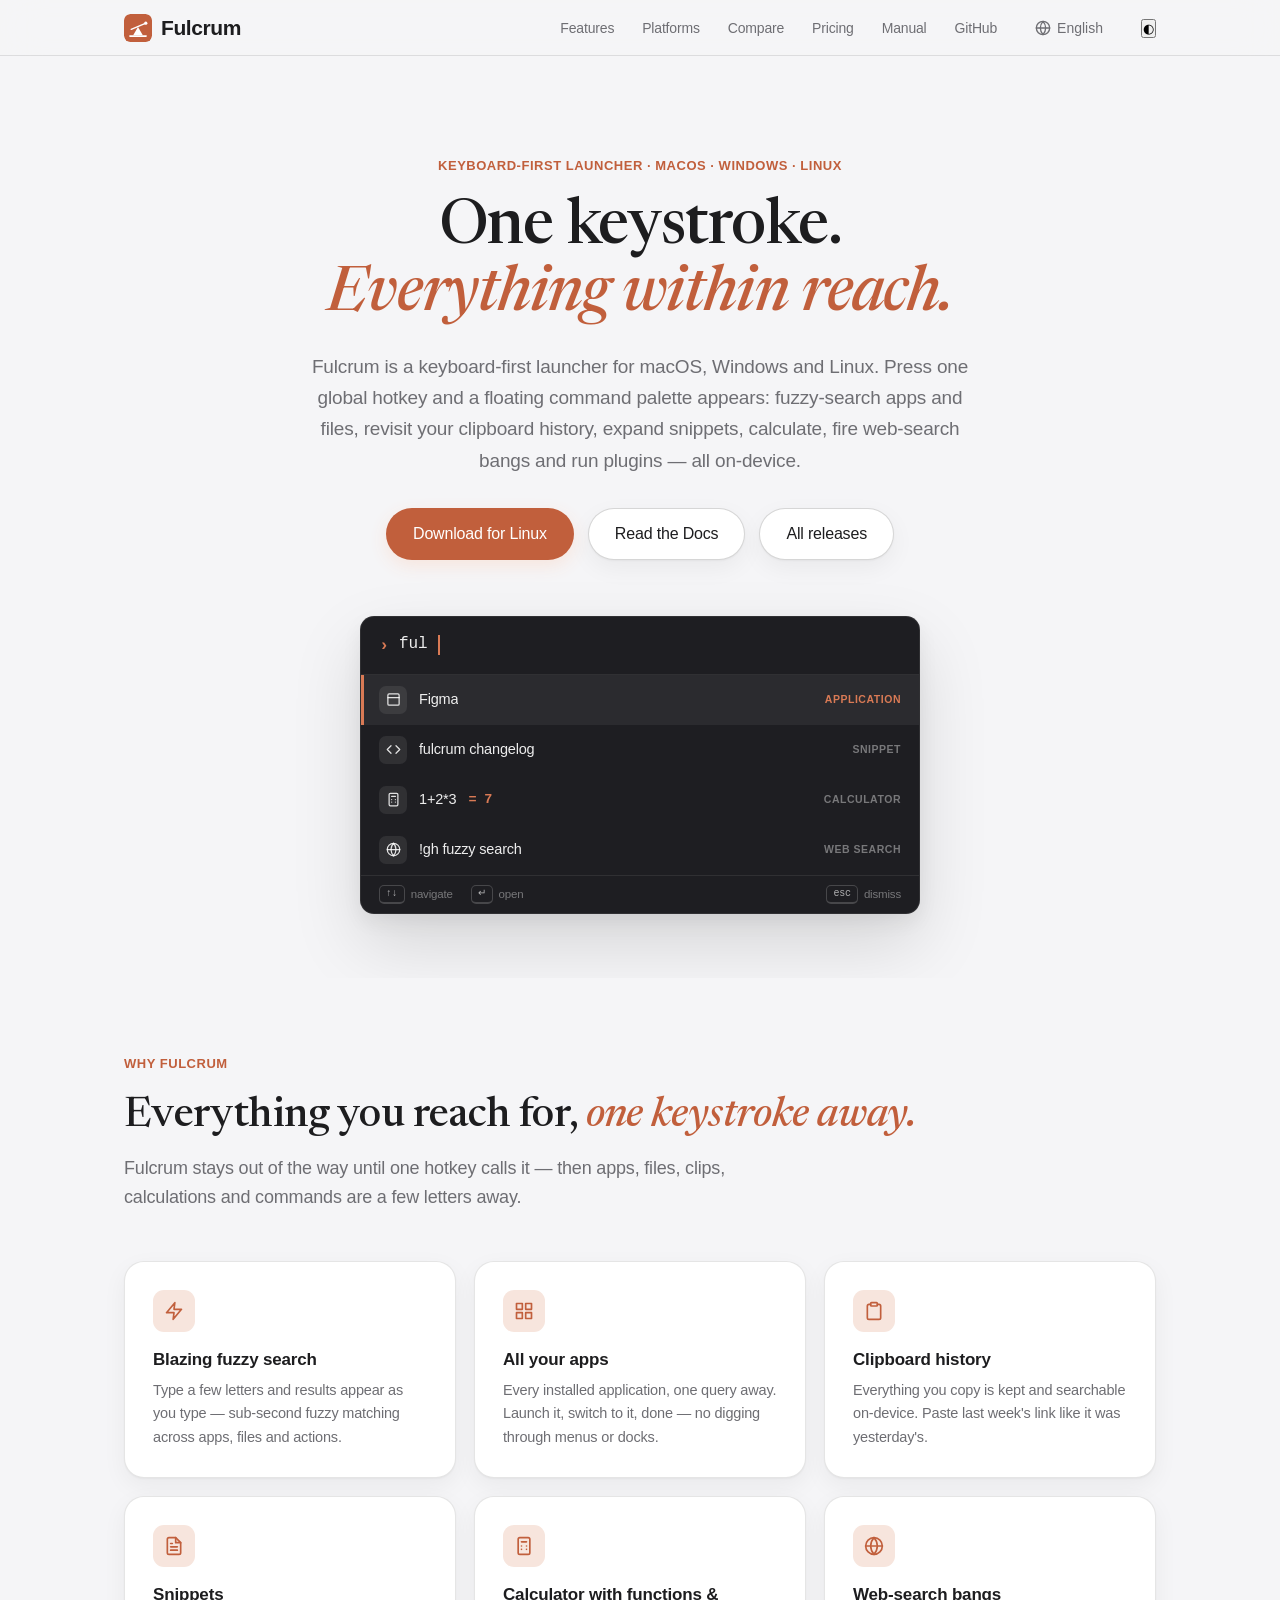
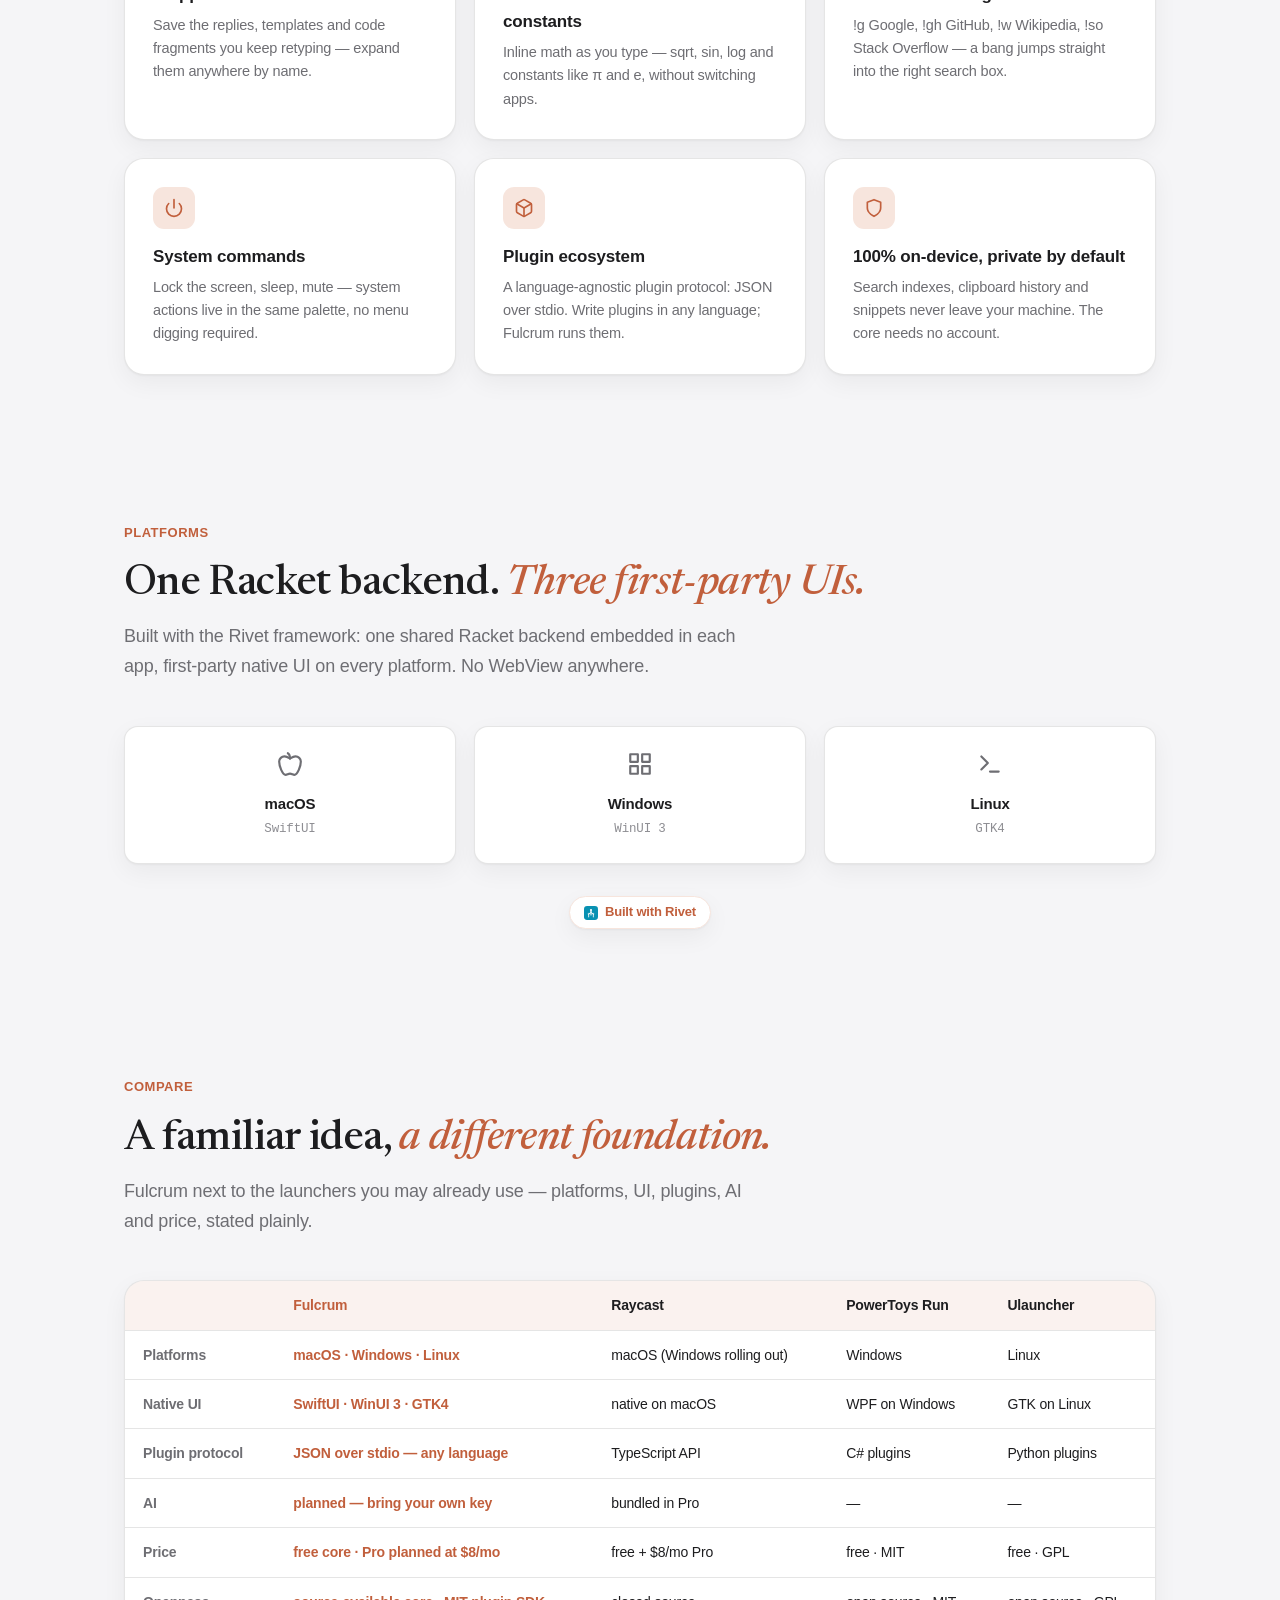
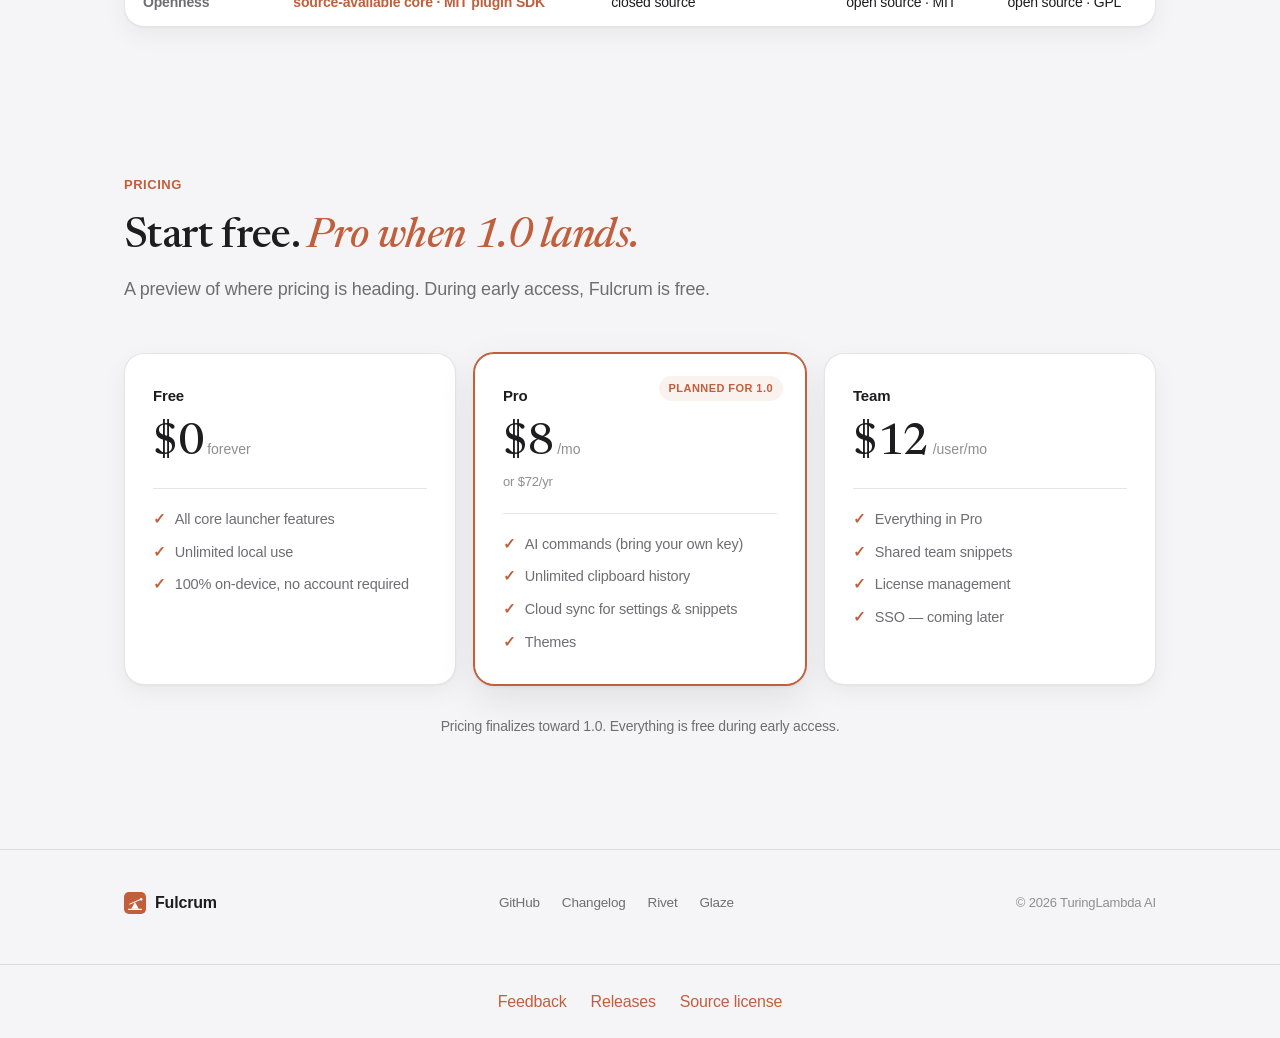
==== commit b959111e: "docs: adopt product delivery handoff and feedback entry points" ====
--- a/site/index.html
+++ b/site/index.html
@@ -1,13 +1,13 @@
 <!DOCTYPE html>
-<html lang="en">
+<html lang="zh-CN">
 
 <head>
     <meta charset="UTF-8">
     <meta name="viewport" content="width=device-width, initial-scale=1.0">
-    <title>Fulcrum — One keystroke. Everything within reach.</title>
-    <meta name="description" content="Fulcrum is a keyboard-first launcher for macOS, Windows and Linux. One global hotkey opens a floating command palette: fuzzy-search apps and files, clipboard history, snippets, calculation, web-search bangs and plugins — 100% on-device.">
+    <title>Fulcrum 支点 — 一次按键，直达一切。</title>
+    <meta name="description" content="Fulcrum（支点）是 macOS、Windows 与 Linux 上的键盘优先启动器：一个全局热键唤出浮动命令面板——模糊搜索应用与文件、剪贴板历史、片段、计算、网络搜索 bang 与插件，100% 本机运行。">
     <link rel="canonical" href="https://fulcrum.jrtx.site/">
-    <meta name="theme-color" content="#D97706">
+    <meta name="theme-color" content="#c15f3c">
     <meta property="og:type" content="website">
     <meta property="og:site_name" content="Fulcrum">
     <meta property="og:title" content="Fulcrum — One keystroke. Everything within reach.">
@@ -16,20 +16,49 @@
     <meta name="twitter:card" content="summary">
     <meta name="twitter:title" content="Fulcrum — One keystroke. Everything within reach.">
     <meta name="twitter:description" content="Fulcrum is a keyboard-first launcher for macOS, Windows and Linux. One global hotkey opens a floating command palette: apps, files, clipboard history, snippets, calculation, web-search bangs and plugins — 100% on-device.">
-    <link rel="icon" type="image/svg+xml" href="data:image/svg+xml,%3Csvg xmlns='http://www.w3.org/2000/svg' viewBox='0 0 512 512'%3E%3Crect width='512' height='512' rx='115' fill='%23D97706'/%3E%3Cpath d='M108 404 L404 404' stroke='%23FFFFFF' stroke-width='30' stroke-linecap='round'/%3E%3Cpath d='M256 236 L344 388 L168 388 Z' fill='%23FFFFFF'/%3E%3Cpath d='M132 282 L380 176' stroke='%23FFFFFF' stroke-width='24' stroke-linecap='round'/%3E%3Ccircle cx='398' cy='168' r='30' fill='%23FFFFFF'/%3E%3C/svg%3E">
+    <script>
+        // Anti-flash: set the theme before the stylesheet paints — from
+        // localStorage when the user has picked manually, otherwise from the
+        // system preference.
+        (function () {
+            var t;
+            try { t = localStorage.getItem('fulcrum-theme'); } catch (e) {}
+            if (t !== 'dark' && t !== 'light') {
+                t = window.matchMedia && matchMedia('(prefers-color-scheme: dark)').matches ? 'dark' : 'light';
+            }
+            document.documentElement.dataset.theme = t;
+        })();
+    </script>
+    <link rel="icon" type="image/svg+xml" href="data:image/svg+xml,%3Csvg xmlns='http://www.w3.org/2000/svg' viewBox='0 0 512 512'%3E%3Crect width='512' height='512' rx='115' fill='%23c15f3c'/%3E%3Cpath d='M108 404 L404 404' stroke='%23FFFFFF' stroke-width='30' stroke-linecap='round'/%3E%3Cpath d='M256 236 L344 388 L168 388 Z' fill='%23FFFFFF'/%3E%3Cpath d='M132 282 L380 176' stroke='%23FFFFFF' stroke-width='24' stroke-linecap='round'/%3E%3Ccircle cx='398' cy='168' r='30' fill='%23FFFFFF'/%3E%3C/svg%3E">
     <link rel="stylesheet" href="styles.css">
     <link rel="preload" href="fonts/newsreader-latin-var.woff2" as="font" type="font/woff2" crossorigin>
     <link rel="preload" href="fonts/newsreader-latin-var-italic.woff2" as="font" type="font/woff2" crossorigin>
     <script>document.documentElement.classList.add('js-anim')</script>
     <style>
+        /* Fulcrum's per-site accent family (warm copper), re-asserted over
+           the shared stylesheet's neutral defaults — family pattern. */
         :root {
-            --accent: #D97706;
-            --accent-hover: #B45309;
-            --accent-soft: rgba(217, 119, 6, 0.15);
-            --accent-tint: rgba(217, 119, 6, 0.08);
-            --accent-bright: #FBBF24;
+            --accent: #c15f3c;
+            --accent-hover: #a94f30;
+            --accent-soft: #f7e5dd;
+            --accent-tint: rgba(193, 95, 60, 0.08);
+            --accent-bright: #d97a55;
         }
     </style>
+<script>
+var _hmt = _hmt || [];
+(function() {
+  var hm = document.createElement("script");
+  hm.src = "https://hm.baidu.com/hm.js?8e2445912635226bcba0c400bfb6079d";
+  var s = document.getElementsByTagName("script")[0];
+  s.parentNode.insertBefore(hm, s);
+})();
+</script>
+<style>
+  #product-support { display:flex; flex-wrap:wrap; justify-content:center; gap:12px 24px; padding:24px; font:inherit; border-top:1px solid var(--border, #a8a29e); }
+  #product-support a:focus-visible { outline:2px solid currentColor; outline-offset:4px; }
+  html:lang(en) #product-support .support-zh, html:lang(zh) #product-support .support-en { display:none; }
+</style>
 </head>
 
 <body>
@@ -39,7 +68,7 @@
         <div class="nav-wrapper">
             <div class="nav-brand">
                 <svg class="nav-logo" width="28" height="28" viewBox="0 0 512 512" fill="none">
-                    <rect width="512" height="512" rx="115" fill="#D97706"/>
+                    <rect width="512" height="512" rx="115" fill="#c15f3c"/>
                     <path d="M108 404 L404 404" stroke="#FFFFFF" stroke-width="30" stroke-linecap="round"/>
                     <path d="M256 236 L344 388 L168 388 Z" fill="#FFFFFF"/>
                     <path d="M132 282 L380 176" stroke="#FFFFFF" stroke-width="24" stroke-linecap="round"/>
@@ -48,10 +77,11 @@
                 Fulcrum
             </div>
             <ul class="nav-menu">
-                <li><a href="#features" class="optional" data-en="Features" data-zh="功能">Features</a></li>
-                <li><a href="#platforms" class="optional" data-en="Platforms" data-zh="平台">Platforms</a></li>
-                <li><a href="#compare" class="optional" data-en="Compare" data-zh="对比">Compare</a></li>
-                <li><a href="#pricing" class="optional" data-en="Pricing" data-zh="价格">Pricing</a></li>
+                <li><a href="#features" class="optional" data-i18n="nav.features">功能</a></li>
+                <li><a href="#platforms" class="optional" data-i18n="nav.platforms">平台</a></li>
+                <li><a href="#compare" class="optional" data-i18n="nav.compare">对比</a></li>
+                <li><a href="#pricing" class="optional" data-i18n="nav.pricing">价格</a></li>
+                <li><a href="guide.html" data-i18n="nav.guide">手册</a></li>
                 <li><a href="https://github.com/turinglambdaai/fulcrum" class="optional">GitHub</a></li>
                 <li class="lang-dropdown-wrapper">
                     <button class="lang-btn" onclick="void 0">
@@ -60,13 +90,14 @@
                             <line x1="2" y1="12" x2="22" y2="12"></line>
                             <path d="M12 2a15.3 15.3 0 0 1 4 10 15.3 15.3 0 0 1-4 10 15.3 15.3 0 0 1-4-10 15.3 15.3 0 0 1 4-10z"></path>
                         </svg>
-                        <span id="current-lang-label" data-en="English" data-zh="简体中文">English</span>
+                        <span id="current-lang-label">English</span>
                     </button>
                     <ul class="lang-menu">
                         <li onclick="setLanguage('en')">English</li>
                         <li onclick="setLanguage('zh')">简体中文</li>
                     </ul>
                 </li>
+                <li><button class="theme-btn" id="theme-btn" type="button" aria-label="Toggle theme">◐</button></li>
             </ul>
         </div>
     </nav>
@@ -74,27 +105,24 @@
     <!-- Hero -->
     <section class="hero" id="overview">
         <div class="container">
-            <span class="eyebrow animate-on-scroll" data-en="Keyboard-first launcher · macOS · Windows · Linux" data-zh="键盘优先的启动器 · macOS · Windows · Linux">Keyboard-first launcher · macOS · Windows · Linux</span>
+            <span class="eyebrow animate-on-scroll" data-i18n="hero.eyebrow">键盘优先的启动器 · macOS · Windows · Linux</span>
             <h1 class="animate-on-scroll">
-                <span data-en="One keystroke." data-zh="一次按键，">One keystroke.</span>
-                <span class="accent" data-en="Everything within reach." data-zh="直达一切。">Everything within reach.</span>
+                <span data-i18n="hero.h1a">一次按键，</span>
+                <span class="accent" data-i18n="hero.h1b">直达一切。</span>
             </h1>
-            <p class="lead animate-on-scroll"
-                data-en="Fulcrum is a keyboard-first launcher for macOS, Windows and Linux. Press one global hotkey and a floating command palette appears: fuzzy-search apps and files, revisit your clipboard history, expand snippets, calculate, fire web-search bangs and run plugins — all on-device."
-                data-zh="Fulcrum（支点）是 macOS、Windows 与 Linux 上的键盘优先启动器。按下全局热键，浮出命令面板：模糊搜索应用与文件、回溯剪贴板历史、展开片段、随手计算、发起网络搜索、运行插件——一切都在本机完成。">
-                Fulcrum is a keyboard-first launcher for macOS, Windows and Linux. Press one global hotkey and a floating command palette appears: fuzzy-search apps and files, revisit your clipboard history, expand snippets, calculate, fire web-search bangs and run plugins — all on-device.
-            </p>
+            <p class="lead animate-on-scroll" data-i18n="hero.lead">Fulcrum（支点）是 macOS、Windows 与 Linux 上的键盘优先启动器。按下全局热键，浮出命令面板：模糊搜索应用与文件、回溯剪贴板历史、展开片段、随手计算、发起网络搜索、运行插件——一切都在本机完成。</p>
 
             <div class="hero-buttons animate-on-scroll">
-                <a href="https://github.com/turinglambdaai/fulcrum" class="btn btn-primary" data-en="Get Early Access" data-zh="抢先体验">Get Early Access</a>
-                <a href="https://github.com/turinglambdaai/fulcrum/tree/main/docs" class="btn btn-secondary" data-en="Read the Docs" data-zh="阅读文档">Read the Docs</a>
+                <a href="https://github.com/turinglambdaai/fulcrum/releases/latest/download/fulcrum-macos-arm64.dmg" class="btn btn-primary" data-i18n="hero.cta-primary">下载 macOS 版</a>
+                <a href="https://github.com/turinglambdaai/fulcrum/tree/main/docs" class="btn btn-secondary" data-i18n="hero.cta-docs">阅读文档</a>
+                <a href="https://github.com/turinglambdaai/fulcrum/releases" class="btn btn-secondary" data-i18n="hero.all-releases">全部版本</a>
             </div>
 
             <div class="hero-visual animate-on-scroll">
                 <div class="launcher">
                     <div class="launcher-search">
                         <span class="launcher-chevron" aria-hidden="true">›</span>
-                        <span class="launcher-query" data-en="ful" data-zh="ful">ful</span>
+                        <span class="launcher-query">ful</span>
                         <span class="launcher-caret" aria-hidden="true"></span>
                     </div>
                     <div class="launcher-results">
@@ -102,36 +130,36 @@
                             <span class="row-icon" aria-hidden="true">
                                 <svg width="15" height="15" viewBox="0 0 24 24" fill="none" stroke="currentColor" stroke-width="2" stroke-linecap="round" stroke-linejoin="round"><rect x="3" y="3" width="18" height="18" rx="2"/><line x1="3" y1="9" x2="21" y2="9"/></svg>
                             </span>
-                            <span class="row-title" data-en="Figma" data-zh="Figma">Figma</span>
-                            <span class="row-kind" data-en="Application" data-zh="应用">Application</span>
+                            <span class="row-title">Figma</span>
+                            <span class="row-kind" data-i18n="launcher.row1-kind">应用</span>
                         </div>
                         <div class="launcher-row">
                             <span class="row-icon" aria-hidden="true">
                                 <svg width="15" height="15" viewBox="0 0 24 24" fill="none" stroke="currentColor" stroke-width="2" stroke-linecap="round" stroke-linejoin="round"><polyline points="16 18 22 12 16 6"/><polyline points="8 6 2 12 8 18"/></svg>
                             </span>
-                            <span class="row-title" data-en="fulcrum changelog" data-zh="fulcrum 更新日志">fulcrum changelog</span>
-                            <span class="row-kind" data-en="Snippet" data-zh="片段">Snippet</span>
+                            <span class="row-title" data-i18n="launcher.row2-title">fulcrum 更新日志</span>
+                            <span class="row-kind" data-i18n="launcher.row2-kind">片段</span>
                         </div>
                         <div class="launcher-row">
                             <span class="row-icon" aria-hidden="true">
                                 <svg width="15" height="15" viewBox="0 0 24 24" fill="none" stroke="currentColor" stroke-width="2" stroke-linecap="round" stroke-linejoin="round"><rect x="5" y="2" width="14" height="20" rx="2"/><line x1="9" y1="7" x2="15" y2="7"/><line x1="9" y1="12" x2="9.01" y2="12"/><line x1="15" y1="12" x2="15.01" y2="12"/><line x1="9" y1="16" x2="9.01" y2="16"/><line x1="15" y1="16" x2="15.01" y2="16"/></svg>
                             </span>
-                            <span class="row-title" data-en="1+2*3" data-zh="1+2*3">1+2*3</span>
-                            <span class="row-value" data-en="= 7" data-zh="= 7">= 7</span>
-                            <span class="row-kind" data-en="Calculator" data-zh="计算器">Calculator</span>
+                            <span class="row-title">1+2*3</span>
+                            <span class="row-value">= 7</span>
+                            <span class="row-kind" data-i18n="launcher.row3-kind">计算器</span>
                         </div>
                         <div class="launcher-row">
                             <span class="row-icon" aria-hidden="true">
                                 <svg width="15" height="15" viewBox="0 0 24 24" fill="none" stroke="currentColor" stroke-width="2" stroke-linecap="round" stroke-linejoin="round"><circle cx="12" cy="12" r="10"/><line x1="2" y1="12" x2="22" y2="12"/><path d="M12 2a15.3 15.3 0 0 1 4 10 15.3 15.3 0 0 1-4 10 15.3 15.3 0 0 1-4-10 15.3 15.3 0 0 1 4-10z"/></svg>
                             </span>
-                            <span class="row-title" data-en="!gh fuzzy search" data-zh="!gh fuzzy search">!gh fuzzy search</span>
-                            <span class="row-kind" data-en="Web Search" data-zh="网络搜索">Web Search</span>
+                            <span class="row-title">!gh fuzzy search</span>
+                            <span class="row-kind" data-i18n="launcher.row4-kind">网络搜索</span>
                         </div>
                     </div>
                     <div class="launcher-footer">
-                        <span class="launcher-hint"><span class="launcher-kbd" data-en="↑↓" data-zh="↑↓">↑↓</span><span data-en="navigate" data-zh="选择">navigate</span></span>
-                        <span class="launcher-hint"><span class="launcher-kbd" data-en="↵" data-zh="↵">↵</span><span data-en="open" data-zh="打开">open</span></span>
-                        <span class="launcher-hint launcher-hint-right"><span class="launcher-kbd" data-en="esc" data-zh="esc">esc</span><span data-en="dismiss" data-zh="关闭">dismiss</span></span>
+                        <span class="launcher-hint"><span class="launcher-kbd">↑↓</span><span data-i18n="launcher.hint-navigate">选择</span></span>
+                        <span class="launcher-hint"><span class="launcher-kbd">↵</span><span data-i18n="launcher.hint-open">打开</span></span>
+                        <span class="launcher-hint launcher-hint-right"><span class="launcher-kbd">esc</span><span data-i18n="launcher.hint-dismiss">关闭</span></span>
                     </div>
                 </div>
             </div>
@@ -141,89 +169,76 @@
     <!-- Features -->
     <section id="features">
         <div class="container">
-            <span class="eyebrow animate-on-scroll" data-en="Why Fulcrum" data-zh="为什么是 Fulcrum">Why Fulcrum</span>
+            <span class="eyebrow animate-on-scroll" data-i18n="features.eyebrow">为什么是 Fulcrum</span>
             <h2 class="section-title animate-on-scroll">
-                <span data-en="Everything you reach for," data-zh="你伸手可及的一切，">Everything you reach for,</span>
-                <span class="accent" data-en="one keystroke away." data-zh="只差一次按键。">one keystroke away.</span>
+                <span data-i18n="features.title-a">你伸手可及的一切，</span>
+                <span class="accent" data-i18n="features.title-b">只差一次按键。</span>
             </h2>
-            <p class="section-lead animate-on-scroll"
-               data-en="Fulcrum stays out of the way until one hotkey calls it — then apps, files, clips, calculations and commands are a few letters away."
-               data-zh="Fulcrum 平时隐于幕后，一个热键唤出——此后应用、文件、剪贴、计算与命令，都只差几个字母。">
-                Fulcrum stays out of the way until one hotkey calls it — then apps, files, clips, calculations and commands are a few letters away.
-            </p>
+            <p class="section-lead animate-on-scroll" data-i18n="features.lead">Fulcrum 平时隐于幕后，一个热键唤出——此后应用、文件、剪贴、计算与命令，都只差几个字母。</p>
 
             <div class="bento-grid">
                 <div class="bento-card animate-on-scroll">
                     <div class="card-icon">
                         <svg width="20" height="20" viewBox="0 0 24 24" fill="none" stroke="currentColor" stroke-width="2" stroke-linecap="round" stroke-linejoin="round"><polygon points="13 2 3 14 12 14 11 22 21 10 12 10 13 2"/></svg>
                     </div>
-                    <h3 data-en="Blazing fuzzy search" data-zh="疾速模糊搜索">Blazing fuzzy search</h3>
-                    <p data-en="Type a few letters and results appear as you type — sub-second fuzzy matching across apps, files and actions."
-                       data-zh="敲几个字母，结果随输入即时出现——跨应用、文件与操作的亚秒级模糊匹配。">Type a few letters and results appear as you type — sub-second fuzzy matching across apps, files and actions.</p>
+                    <h3 data-i18n="features.f1-title">疾速模糊搜索</h3>
+                    <p data-i18n="features.f1-body">敲几个字母，结果随输入即时出现——跨应用、文件与操作的亚秒级模糊匹配。</p>
                 </div>
                 <div class="bento-card animate-on-scroll">
                     <div class="card-icon">
                         <svg width="20" height="20" viewBox="0 0 24 24" fill="none" stroke="currentColor" stroke-width="2" stroke-linecap="round" stroke-linejoin="round"><rect x="3" y="3" width="7" height="7"/><rect x="14" y="3" width="7" height="7"/><rect x="14" y="14" width="7" height="7"/><rect x="3" y="14" width="7" height="7"/></svg>
                     </div>
-                    <h3 data-en="All your apps" data-zh="所有应用">All your apps</h3>
-                    <p data-en="Every installed application, one query away. Launch it, switch to it, done — no digging through menus or docks."
-                       data-zh="每个已安装的应用，一次查询直达。启动、切换、完成——不必再在菜单和 Dock 里翻找。">Every installed application, one query away. Launch it, switch to it, done — no digging through menus or docks.</p>
+                    <h3 data-i18n="features.f2-title">所有应用</h3>
+                    <p data-i18n="features.f2-body">每个已安装的应用，一次查询直达。启动、切换、完成——不必再在菜单和 Dock 里翻找。</p>
                 </div>
                 <div class="bento-card animate-on-scroll">
                     <div class="card-icon">
                         <svg width="20" height="20" viewBox="0 0 24 24" fill="none" stroke="currentColor" stroke-width="2" stroke-linecap="round" stroke-linejoin="round"><path d="M16 4h2a2 2 0 0 1 2 2v14a2 2 0 0 1-2 2H6a2 2 0 0 1-2-2V6a2 2 0 0 1 2-2h2"/><rect x="8" y="2" width="8" height="4" rx="1" ry="1"/></svg>
                     </div>
-                    <h3 data-en="Clipboard history" data-zh="剪贴板历史">Clipboard history</h3>
-                    <p data-en="Everything you copy is kept and searchable on-device. Paste last week's link like it was yesterday's."
-                       data-zh="复制过的一切都保存在本机、随时可搜。上周的链接，像昨天的随取随贴。">Everything you copy is kept and searchable on-device. Paste last week's link like it was yesterday's.</p>
+                    <h3 data-i18n="features.f3-title">剪贴板历史</h3>
+                    <p data-i18n="features.f3-body">复制过的一切都保存在本机、随时可搜。上周的链接，像昨天的随取随贴。</p>
                 </div>
                 <div class="bento-card animate-on-scroll">
                     <div class="card-icon">
                         <svg width="20" height="20" viewBox="0 0 24 24" fill="none" stroke="currentColor" stroke-width="2" stroke-linecap="round" stroke-linejoin="round"><path d="M14 2H6a2 2 0 0 0-2 2v16a2 2 0 0 0 2 2h12a2 2 0 0 0 2-2V8z"/><polyline points="14 2 14 8 20 8"/><line x1="16" y1="13" x2="8" y2="13"/><line x1="16" y1="17" x2="8" y2="17"/><polyline points="10 9 9 9 8 9"/></svg>
                     </div>
-                    <h3 data-en="Snippets" data-zh="文本片段">Snippets</h3>
-                    <p data-en="Save the replies, templates and code fragments you keep retyping — expand them anywhere by name."
-                       data-zh="把反复输入的回复、模板和代码片段存起来——按名字随处展开。">Save the replies, templates and code fragments you keep retyping — expand them anywhere by name.</p>
+                    <h3 data-i18n="features.f4-title">文本片段</h3>
+                    <p data-i18n="features.f4-body">把反复输入的回复、模板和代码片段存起来——按名字随处展开。</p>
                 </div>
                 <div class="bento-card animate-on-scroll">
                     <div class="card-icon">
                         <svg width="20" height="20" viewBox="0 0 24 24" fill="none" stroke="currentColor" stroke-width="2" stroke-linecap="round" stroke-linejoin="round"><rect x="5" y="2" width="14" height="20" rx="2"/><line x1="9" y1="7" x2="15" y2="7"/><line x1="9" y1="12" x2="9.01" y2="12"/><line x1="15" y1="12" x2="15.01" y2="12"/><line x1="9" y1="16" x2="9.01" y2="16"/><line x1="15" y1="16" x2="15.01" y2="16"/></svg>
                     </div>
-                    <h3 data-en="Calculator with functions & constants" data-zh="计算器：函数与常量">Calculator with functions & constants</h3>
-                    <p data-en="Inline math as you type — sqrt, sin, log and constants like π and e, without switching apps."
-                       data-zh="边输入边计算——支持 sqrt、sin、log 与 π、e 等常量，无需切换应用。">Inline math as you type — sqrt, sin, log and constants like π and e, without switching apps.</p>
+                    <h3 data-i18n="features.f5-title">计算器：函数与常量</h3>
+                    <p data-i18n="features.f5-body">边输入边计算——支持 sqrt、sin、log 与 π、e 等常量，无需切换应用。</p>
                 </div>
                 <div class="bento-card animate-on-scroll">
                     <div class="card-icon">
                         <svg width="20" height="20" viewBox="0 0 24 24" fill="none" stroke="currentColor" stroke-width="2" stroke-linecap="round" stroke-linejoin="round"><circle cx="12" cy="12" r="10"/><line x1="2" y1="12" x2="22" y2="12"/><path d="M12 2a15.3 15.3 0 0 1 4 10 15.3 15.3 0 0 1-4 10 15.3 15.3 0 0 1-4-10 15.3 15.3 0 0 1 4-10z"/></svg>
                     </div>
-                    <h3 data-en="Web-search bangs" data-zh="网络搜索 bang">Web-search bangs</h3>
-                    <p data-en="!g Google, !gh GitHub, !w Wikipedia, !so Stack Overflow — a bang jumps straight into the right search box."
-                       data-zh="!g 谷歌、!gh GitHub、!w 维基百科、!so Stack Overflow——一个 bang 直达对应的搜索框。">!g Google, !gh GitHub, !w Wikipedia, !so Stack Overflow — a bang jumps straight into the right search box.</p>
+                    <h3 data-i18n="features.f6-title">网络搜索 bang</h3>
+                    <p data-i18n="features.f6-body">!g 谷歌、!gh GitHub、!w 维基百科、!so Stack Overflow——一个 bang 直达对应的搜索框。</p>
                 </div>
                 <div class="bento-card animate-on-scroll">
                     <div class="card-icon">
                         <svg width="20" height="20" viewBox="0 0 24 24" fill="none" stroke="currentColor" stroke-width="2" stroke-linecap="round" stroke-linejoin="round"><path d="M18.36 6.64a9 9 0 1 1-12.73 0"/><line x1="12" y1="2" x2="12" y2="12"/></svg>
                     </div>
-                    <h3 data-en="System commands" data-zh="系统命令">System commands</h3>
-                    <p data-en="Lock the screen, sleep, mute — system actions live in the same palette, no menu digging required."
-                       data-zh="锁屏、睡眠、静音——系统操作也在同一块面板里，不必翻菜单。">Lock the screen, sleep, mute — system actions live in the same palette, no menu digging required.</p>
+                    <h3 data-i18n="features.f7-title">系统命令</h3>
+                    <p data-i18n="features.f7-body">锁屏、睡眠、静音——系统操作也在同一块面板里，不必翻菜单。</p>
                 </div>
                 <div class="bento-card animate-on-scroll">
                     <div class="card-icon">
                         <svg width="20" height="20" viewBox="0 0 24 24" fill="none" stroke="currentColor" stroke-width="2" stroke-linecap="round" stroke-linejoin="round"><path d="M21 16V8a2 2 0 0 0-1-1.73l-7-4a2 2 0 0 0-2 0l-7 4A2 2 0 0 0 3 8v8a2 2 0 0 0 1 1.73l7 4a2 2 0 0 0 2 0l7-4A2 2 0 0 0 21 16z"/><polyline points="3.27 6.96 12 12.01 20.73 6.96"/><line x1="12" y1="22.08" x2="12" y2="12"/></svg>
                     </div>
-                    <h3 data-en="Plugin ecosystem" data-zh="插件生态">Plugin ecosystem</h3>
-                    <p data-en="A language-agnostic plugin protocol: JSON over stdio. Write plugins in any language; Fulcrum runs them."
-                       data-zh="语言无关的插件协议：JSON over stdio。用什么语言写插件都行，Fulcrum 负责运行。">A language-agnostic plugin protocol: JSON over stdio. Write plugins in any language; Fulcrum runs them.</p>
+                    <h3 data-i18n="features.f8-title">插件生态</h3>
+                    <p data-i18n="features.f8-body">语言无关的插件协议：JSON over stdio。用什么语言写插件都行，Fulcrum 负责运行。</p>
                 </div>
                 <div class="bento-card animate-on-scroll">
                     <div class="card-icon">
                         <svg width="20" height="20" viewBox="0 0 24 24" fill="none" stroke="currentColor" stroke-width="2" stroke-linecap="round" stroke-linejoin="round"><path d="M12 22s8-4 8-10V5l-8-3-8 3v7c0 6 8 10 8 10z"/></svg>
                     </div>
-                    <h3 data-en="100% on-device, private by default" data-zh="100% 本机运行，默认私有">100% on-device, private by default</h3>
-                    <p data-en="Search indexes, clipboard history and snippets never leave your machine. The core needs no account."
-                       data-zh="搜索索引、剪贴板历史与片段永不离开你的机器。核心功能无需注册账号。">Search indexes, clipboard history and snippets never leave your machine. The core needs no account.</p>
+                    <h3 data-i18n="features.f9-title">100% 本机运行，默认私有</h3>
+                    <p data-i18n="features.f9-body">搜索索引、剪贴板历史与片段永不离开你的机器。核心功能无需注册账号。</p>
                 </div>
             </div>
         </div>
@@ -232,16 +247,12 @@
     <!-- Platforms -->
     <section id="platforms">
         <div class="container">
-            <span class="eyebrow animate-on-scroll" data-en="Platforms" data-zh="跨平台">Platforms</span>
+            <span class="eyebrow animate-on-scroll" data-i18n="platforms.eyebrow">跨平台</span>
             <h2 class="section-title animate-on-scroll">
-                <span data-en="One Racket backend." data-zh="一个 Racket 后端。">One Racket backend.</span>
-                <span class="accent" data-en="Three first-party UIs." data-zh="三套一等原生 UI。">Three first-party UIs.</span>
+                <span data-i18n="platforms.title-a">一个 Racket 后端。</span>
+                <span class="accent" data-i18n="platforms.title-b">三套一等原生 UI。</span>
             </h2>
-            <p class="section-lead animate-on-scroll"
-               data-en="Built with the Rivet framework: one shared Racket backend embedded in each app, first-party native UI on every platform. No WebView anywhere."
-               data-zh="基于 Rivet 框架构建：一个共享的 Racket 后端嵌入每个应用，每个平台都是一等原生 UI。没有任何 WebView。">
-                Built with the Rivet framework: one shared Racket backend embedded in each app, first-party native UI on every platform. No WebView anywhere.
-            </p>
+            <p class="section-lead animate-on-scroll" data-i18n="platforms.lead">基于 Rivet 框架构建：一个共享的 Racket 后端嵌入每个应用，每个平台都是一等原生 UI。没有任何 WebView。</p>
 
             <div class="platforms-grid">
                 <div class="platform-card animate-on-scroll">
@@ -268,10 +279,6 @@
             </div>
 
             <div class="chips-row animate-on-scroll">
-                <span class="version-badge">
-                    <span class="ver">v0.5.0</span>
-                    <span data-en="in active development" data-zh="积极开发中">in active development</span>
-                </span>
                 <a class="rivet-chip" href="https://rivet.jrtx.site">
                     <svg width="14" height="14" viewBox="0 0 512 512" fill="none">
                         <rect width="512" height="512" rx="115" fill="#0891B2"/>
@@ -282,7 +289,7 @@
                         <circle cx="342" cy="290" r="22" fill="none" stroke="#FFFFFF" stroke-width="20"/>
                         <path d="M170 312 L170 400 M342 312 L342 400" stroke="#FFFFFF" stroke-width="30" stroke-linecap="round"/>
                     </svg>
-                    <span data-en="Built with Rivet" data-zh="基于 Rivet 构建">Built with Rivet</span>
+                    <span data-i18n="chip.rivet">基于 Rivet 构建</span>
                 </a>
             </div>
         </div>
@@ -291,22 +298,18 @@
     <!-- Compare -->
     <section id="compare">
         <div class="container">
-            <span class="eyebrow animate-on-scroll" data-en="Compare" data-zh="对比">Compare</span>
+            <span class="eyebrow animate-on-scroll" data-i18n="compare.eyebrow">对比</span>
             <h2 class="section-title animate-on-scroll">
-                <span data-en="A familiar idea," data-zh="熟悉的想法，">A familiar idea,</span>
-                <span class="accent" data-en="a different foundation." data-zh="不同的地基。">a different foundation.</span>
+                <span data-i18n="compare.title-a">熟悉的想法，</span>
+                <span class="accent" data-i18n="compare.title-b">不同的地基。</span>
             </h2>
-            <p class="section-lead animate-on-scroll" style="margin-bottom: 0;"
-               data-en="Fulcrum next to the launchers you may already use — platforms, UI, plugins, AI and price, stated plainly."
-               data-zh="把 Fulcrum 与你可能已在使用的启动器放在一起——平台、UI、插件、AI 与价格，如实陈述。">
-                Fulcrum next to the launchers you may already use — platforms, UI, plugins, AI and price, stated plainly.
-            </p>
+            <p class="section-lead animate-on-scroll" style="margin-bottom: 0;" data-i18n="compare.lead">把 Fulcrum 与你可能已在使用的启动器放在一起——平台、UI、插件、AI 与价格，如实陈述。</p>
 
             <div class="compare-table-wrap animate-on-scroll">
                 <table class="compare">
                     <thead>
                         <tr>
-                            <th data-en=" " data-zh=" "></th>
+                            <th></th>
                             <th class="yes">Fulcrum</th>
                             <th>Raycast</th>
                             <th>PowerToys Run</th>
@@ -315,46 +318,46 @@
                     </thead>
                     <tbody>
                         <tr>
-                            <td data-en="Platforms" data-zh="平台">Platforms</td>
+                            <td data-i18n="compare.r1-label">平台</td>
                             <td class="yes">macOS · Windows · Linux</td>
-                            <td data-en="macOS (Windows rolling out)" data-zh="macOS（Windows 逐步推出）">macOS (Windows rolling out)</td>
+                            <td data-i18n="compare.r1-raycast">macOS（Windows 逐步推出）</td>
                             <td>Windows</td>
                             <td>Linux</td>
                         </tr>
                         <tr>
-                            <td data-en="Native UI" data-zh="原生 UI">Native UI</td>
+                            <td data-i18n="compare.r2-label">原生 UI</td>
                             <td class="yes">SwiftUI · WinUI 3 · GTK4</td>
-                            <td data-en="native on macOS" data-zh="macOS 上原生">native on macOS</td>
-                            <td data-en="WPF on Windows" data-zh="Windows 上的 WPF">WPF on Windows</td>
-                            <td data-en="GTK on Linux" data-zh="Linux 上的 GTK">GTK on Linux</td>
+                            <td data-i18n="compare.r2-raycast">macOS 上原生</td>
+                            <td data-i18n="compare.r2-pt">Windows 上的 WPF</td>
+                            <td data-i18n="compare.r2-ulauncher">Linux 上的 GTK</td>
                         </tr>
                         <tr>
-                            <td data-en="Plugin protocol" data-zh="插件协议">Plugin protocol</td>
-                            <td class="yes" data-en="JSON over stdio — any language" data-zh="JSON over stdio——语言不限">JSON over stdio — any language</td>
+                            <td data-i18n="compare.r3-label">插件协议</td>
+                            <td class="yes" data-i18n="compare.r3-fulcrum">JSON over stdio——语言不限</td>
                             <td>TypeScript API</td>
-                            <td data-en="C# plugins" data-zh="C# 插件">C# plugins</td>
-                            <td data-en="Python plugins" data-zh="Python 插件">Python plugins</td>
+                            <td data-i18n="compare.r3-pt">C# 插件</td>
+                            <td data-i18n="compare.r3-ulauncher">Python 插件</td>
                         </tr>
                         <tr>
                             <td>AI</td>
-                            <td class="yes" data-en="planned — bring your own key" data-zh="规划中——自带密钥（BYOK）">planned — bring your own key</td>
-                            <td data-en="bundled in Pro" data-zh="Pro 内置">bundled in Pro</td>
-                            <td data-en="—" data-zh="—">—</td>
-                            <td data-en="—" data-zh="—">—</td>
+                            <td class="yes" data-i18n="compare.r4-fulcrum">规划中——自带密钥（BYOK）</td>
+                            <td data-i18n="compare.r4-raycast">Pro 内置</td>
+                            <td>—</td>
+                            <td>—</td>
                         </tr>
                         <tr>
-                            <td data-en="Price" data-zh="价格">Price</td>
-                            <td class="yes" data-en="free core · Pro planned at $8/mo" data-zh="核心免费 · Pro 计划 $8/月">free core · Pro planned at $8/mo</td>
-                            <td data-en="free + $8/mo Pro" data-zh="免费 + $8/月 Pro">free + $8/mo Pro</td>
-                            <td data-en="free · MIT" data-zh="免费 · MIT">free · MIT</td>
-                            <td data-en="free · GPL" data-zh="免费 · GPL">free · GPL</td>
+                            <td data-i18n="compare.r5-label">价格</td>
+                            <td class="yes" data-i18n="compare.r5-fulcrum">核心免费 · Pro 计划 $8/月</td>
+                            <td data-i18n="compare.r5-raycast">免费 + $8/月 Pro</td>
+                            <td data-i18n="compare.r5-pt">免费 · MIT</td>
+                            <td data-i18n="compare.r5-ulauncher">免费 · GPL</td>
                         </tr>
                         <tr>
-                            <td data-en="Openness" data-zh="开放性">Openness</td>
-                            <td class="yes" data-en="source-available core · MIT plugin SDK" data-zh="核心源码可见 · MIT 插件 SDK">source-available core · MIT plugin SDK</td>
-                            <td data-en="closed source" data-zh="闭源">closed source</td>
-                            <td data-en="open source · MIT" data-zh="开源 · MIT">open source · MIT</td>
-                            <td data-en="open source · GPL" data-zh="开源 · GPL">open source · GPL</td>
+                            <td data-i18n="compare.r6-label">开放性</td>
+                            <td class="yes" data-i18n="compare.r6-fulcrum">核心源码可见 · MIT 插件 SDK</td>
+                            <td data-i18n="compare.r6-raycast">闭源</td>
+                            <td data-i18n="compare.r6-pt">开源 · MIT</td>
+                            <td data-i18n="compare.r6-ulauncher">开源 · GPL</td>
                         </tr>
                     </tbody>
                 </table>
@@ -365,56 +368,48 @@
     <!-- Pricing -->
     <section id="pricing">
         <div class="container">
-            <span class="eyebrow animate-on-scroll" data-en="Pricing" data-zh="价格">Pricing</span>
+            <span class="eyebrow animate-on-scroll" data-i18n="pricing.eyebrow">价格</span>
             <h2 class="section-title animate-on-scroll">
-                <span data-en="Start free." data-zh="免费开始，">Start free.</span>
-                <span class="accent" data-en="Pro when 1.0 lands." data-zh="1.0 之后再升级。">Pro when 1.0 lands.</span>
+                <span data-i18n="pricing.title-a">免费开始，</span>
+                <span class="accent" data-i18n="pricing.title-b">1.0 之后再升级。</span>
             </h2>
-            <p class="section-lead animate-on-scroll"
-               data-en="A preview of where pricing is heading. During early access, Fulcrum is free."
-               data-zh="价格方向的预览。抢先体验期间，Fulcrum 完全免费。">
-                A preview of where pricing is heading. During early access, Fulcrum is free.
-            </p>
+            <p class="section-lead animate-on-scroll" data-i18n="pricing.lead">价格方向的预览。抢先体验期间，Fulcrum 完全免费。</p>
 
             <div class="pricing-grid">
                 <div class="pricing-card animate-on-scroll">
-                    <div class="plan-name" data-en="Free" data-zh="免费版">Free</div>
-                    <div class="plan-price">$0<span class="unit" data-en="forever" data-zh="永久">forever</span></div>
+                    <div class="plan-name" data-i18n="plan.free-name">免费版</div>
+                    <div class="plan-price">$0<span class="unit" data-i18n="plan.free-unit">永久</span></div>
                     <ul class="plan-features">
-                        <li><span class="tick">✓</span><span data-en="All core launcher features" data-zh="全部核心启动器功能">All core launcher features</span></li>
-                        <li><span class="tick">✓</span><span data-en="Unlimited local use" data-zh="无限制本地使用">Unlimited local use</span></li>
-                        <li><span class="tick">✓</span><span data-en="100% on-device, no account required" data-zh="100% 本机运行，无需账号">100% on-device, no account required</span></li>
+                        <li><span class="tick">✓</span><span data-i18n="plan.free-f1">全部核心启动器功能</span></li>
+                        <li><span class="tick">✓</span><span data-i18n="plan.free-f2">无限制本地使用</span></li>
+                        <li><span class="tick">✓</span><span data-i18n="plan.free-f3">100% 本机运行，无需账号</span></li>
                     </ul>
                 </div>
                 <div class="pricing-card featured animate-on-scroll">
-                    <span class="plan-badge" data-en="Planned for 1.0" data-zh="计划随 1.0 推出">Planned for 1.0</span>
-                    <div class="plan-name" data-en="Pro" data-zh="专业版">Pro</div>
-                    <div class="plan-price">$8<span class="unit" data-en="/mo" data-zh="/月">/mo</span></div>
-                    <div class="plan-alt" data-en="or $72/yr" data-zh="或 $72/年">or $72/yr</div>
+                    <span class="plan-badge" data-i18n="plan.pro-badge">计划随 1.0 推出</span>
+                    <div class="plan-name" data-i18n="plan.pro-name">专业版</div>
+                    <div class="plan-price">$8<span class="unit" data-i18n="plan.pro-unit">/月</span></div>
+                    <div class="plan-alt" data-i18n="plan.pro-alt">或 $72/年</div>
                     <ul class="plan-features">
-                        <li><span class="tick">✓</span><span data-en="AI commands (bring your own key)" data-zh="AI 命令（自带密钥）">AI commands (bring your own key)</span></li>
-                        <li><span class="tick">✓</span><span data-en="Unlimited clipboard history" data-zh="无限剪贴板历史">Unlimited clipboard history</span></li>
-                        <li><span class="tick">✓</span><span data-en="Cloud sync for settings & snippets" data-zh="设置与片段云同步">Cloud sync for settings & snippets</span></li>
-                        <li><span class="tick">✓</span><span data-en="Themes" data-zh="主题">Themes</span></li>
+                        <li><span class="tick">✓</span><span data-i18n="plan.pro-f1">AI 命令（自带密钥）</span></li>
+                        <li><span class="tick">✓</span><span data-i18n="plan.pro-f2">无限剪贴板历史</span></li>
+                        <li><span class="tick">✓</span><span data-i18n="plan.pro-f3">设置与片段云同步</span></li>
+                        <li><span class="tick">✓</span><span data-i18n="plan.pro-f4">主题</span></li>
                     </ul>
                 </div>
                 <div class="pricing-card animate-on-scroll">
-                    <div class="plan-name" data-en="Team" data-zh="团队版">Team</div>
-                    <div class="plan-price">$12<span class="unit" data-en="/user/mo" data-zh="/用户/月">/user/mo</span></div>
+                    <div class="plan-name" data-i18n="plan.team-name">团队版</div>
+                    <div class="plan-price">$12<span class="unit" data-i18n="plan.team-unit">/用户/月</span></div>
                     <ul class="plan-features">
-                        <li><span class="tick">✓</span><span data-en="Everything in Pro" data-zh="包含 Pro 全部功能">Everything in Pro</span></li>
-                        <li><span class="tick">✓</span><span data-en="Shared team snippets" data-zh="团队共享片段">Shared team snippets</span></li>
-                        <li><span class="tick">✓</span><span data-en="License management" data-zh="许可证管理">License management</span></li>
-                        <li><span class="tick">✓</span><span data-en="SSO — coming later" data-zh="SSO——后续支持">SSO — coming later</span></li>
+                        <li><span class="tick">✓</span><span data-i18n="plan.team-f1">包含 Pro 全部功能</span></li>
+                        <li><span class="tick">✓</span><span data-i18n="plan.team-f2">团队共享片段</span></li>
+                        <li><span class="tick">✓</span><span data-i18n="plan.team-f3">许可证管理</span></li>
+                        <li><span class="tick">✓</span><span data-i18n="plan.team-f4">SSO——后续支持</span></li>
                     </ul>
                 </div>
             </div>
 
-            <p class="pricing-note animate-on-scroll"
-               data-en="Pricing finalizes toward 1.0. Everything is free during early access."
-               data-zh="价格将在 1.0 前最终确定。抢先体验期间完全免费。">
-                Pricing finalizes toward 1.0. Everything is free during early access.
-            </p>
+            <p class="pricing-note animate-on-scroll" data-i18n="pricing.note">价格将在 1.0 前最终确定。抢先体验期间完全免费。</p>
         </div>
     </section>
 
@@ -423,7 +418,7 @@
         <div class="footer-content">
             <div class="footer-brand">
                 <svg width="22" height="22" viewBox="0 0 512 512" fill="none">
-                    <rect width="512" height="512" rx="115" fill="#D97706"/>
+                    <rect width="512" height="512" rx="115" fill="#c15f3c"/>
                     <path d="M108 404 L404 404" stroke="#FFFFFF" stroke-width="30" stroke-linecap="round"/>
                     <path d="M256 236 L344 388 L168 388 Z" fill="#FFFFFF"/>
                     <path d="M132 282 L380 176" stroke="#FFFFFF" stroke-width="24" stroke-linecap="round"/>
@@ -433,81 +428,245 @@
             </div>
             <div class="footer-links">
                 <a href="https://github.com/turinglambdaai/fulcrum">GitHub</a>
-                <a href="https://github.com/turinglambdaai/fulcrum/blob/main/CHANGELOG.md" data-en="Changelog" data-zh="更新日志">Changelog</a>
+                <a href="https://github.com/turinglambdaai/fulcrum/blob/main/CHANGELOG.md" data-i18n="footer.changelog">更新日志</a>
                 <a href="https://rivet.jrtx.site">Rivet</a>
                 <a href="https://glaze.jrtx.site">Glaze</a>
             </div>
             <div class="footer-note">© 2026 TuringLambda AI</div>
         </div>
     </footer>
+<nav id="product-support" aria-label="Support / 支持"><a href="https://github.com/turinglambdaai/fulcrum/issues"><span class="support-zh">反馈</span><span class="support-en" lang="en">Feedback</span></a> <a href="https://github.com/turinglambdaai/fulcrum/releases"><span class="support-zh">发布与更新</span><span class="support-en" lang="en">Releases</span></a> <a href="https://github.com/turinglambdaai/fulcrum/blob/main/LICENSE"><span class="support-zh">源码许可</span><span class="support-en" lang="en">Source license</span></a></nav>
 
     <script>
-        // Unified language policy: explicit choice wins; otherwise follow system/browser locale.
-        var LANGUAGE_OVERRIDE_KEY = 'fulcrum-lang-override-v2';
-        var LEGACY_LANGUAGE_KEY = 'site-lang';
-        var pageMetadata = {
-            en: {
-                title: 'Fulcrum — One keystroke. Everything within reach.',
-                description: 'Fulcrum is a keyboard-first launcher for macOS, Windows and Linux. One global hotkey opens a floating command palette: fuzzy-search apps and files, clipboard history, snippets, calculation, web-search bangs and plugins — 100% on-device.'
-            },
-            zh: {
-                title: 'Fulcrum 支点 — 一次按键，直达一切。',
-                description: 'Fulcrum（支点）是 macOS、Windows 与 Linux 上的键盘优先启动器：一个全局热键唤出浮动命令面板——模糊搜索应用与文件、剪贴板历史、片段、计算、网络搜索 bang 与插件，100% 本机运行。'
+        // Platform-aware direct download: point the hero CTA at the stable
+        // versionless alias for the visitor's OS and switch its i18n key
+        // before the language pass below runs, so the label matches too.
+        (function () {
+            var BASE = 'https://github.com/turinglambdaai/fulcrum/releases/latest/download/';
+            var ua = navigator.userAgent;
+            var os = /Windows/i.test(ua) ? 'win' : (/Mac|iPhone|iPad/i.test(ua) ? 'mac' : (/Linux|X11/i.test(ua) ? 'linux' : 'mac'));
+            // Linux UAs reveal ARM; macOS UAs do not, so mac defaults to the
+            // Apple Silicon build (the majority); Chromium refines below.
+            var arch = os === 'linux' && /aarch64|arm/i.test(ua) ? 'arm64' : (os === 'linux' ? 'x64' : 'arm64');
+            var file = {
+                mac: 'fulcrum-macos-' + arch + '.dmg',
+                win: 'fulcrum-windows-x64.msi',
+                linux: 'fulcrum-linux-' + arch + '.AppImage'
+            }[os];
+            var url = BASE + file;
+            var key = 'hero.cta-' + { mac: 'mac', win: 'win', linux: 'linux' }[os];
+            document.querySelectorAll('a[data-i18n="hero.cta-primary"]').forEach(function (a) {
+                a.href = url;
+                a.setAttribute('data-i18n', key);
+            });
+            if (navigator.userAgentData && navigator.userAgentData.getHighEntropyValues) {
+                navigator.userAgentData.getHighEntropyValues(['architecture', 'platform']).then(function (h) {
+                    if (!h || /Windows/i.test(h.platform || '')) return; // windows ships x64-only
+                    var a = h.architecture === 'arm' ? 'arm64' : (h.architecture === 'x86' ? 'x64' : null);
+                    if (!a || a === arch) return;
+                    var f = os === 'mac' ? 'fulcrum-macos-' + a + '.dmg' : 'fulcrum-linux-' + a + '.AppImage';
+                    document.querySelectorAll('a[href="' + url + '"]').forEach(function (x) { x.href = BASE + f; });
+                }).catch(function () {});
             }
-        };
-
-        function readLanguageOverride() {
-            try {
-                var saved = localStorage.getItem(LANGUAGE_OVERRIDE_KEY);
-                return saved === 'zh' || saved === 'en' ? saved : null;
-            } catch (e) {
-                return null;
+        })();
+    </script>
+    <script>
+        // Unified language policy (family standard): explicit choice wins;
+        // otherwise follow the browser locale. Default copy is Chinese —
+        // data-i18n keys below resolve against these dictionaries.
+        (function () {
+            var LANGUAGE_OVERRIDE_KEY = 'fulcrum-lang-override-v2';
+            var LEGACY_LANGUAGE_KEY = 'site-lang';
+
+            var zh = {
+                "nav.features": "功能", "nav.platforms": "平台", "nav.compare": "对比", "nav.pricing": "价格", "nav.guide": "手册",
+                "hero.eyebrow": "键盘优先的启动器 · macOS · Windows · Linux",
+                "hero.h1a": "一次按键，", "hero.h1b": "直达一切。",
+                "hero.lead": "Fulcrum（支点）是 macOS、Windows 与 Linux 上的键盘优先启动器。按下全局热键，浮出命令面板：模糊搜索应用与文件、回溯剪贴板历史、展开片段、随手计算、发起网络搜索、运行插件——一切都在本机完成。",
+                "hero.cta-primary": "下载 macOS 版", "hero.cta-docs": "阅读文档",
+                "hero.cta-mac": "下载 macOS 版", "hero.cta-win": "下载 Windows 版", "hero.cta-linux": "下载 Linux 版",
+                "hero.all-releases": "全部版本",
+                "launcher.row1-kind": "应用",
+                "launcher.row2-title": "fulcrum 更新日志", "launcher.row2-kind": "片段",
+                "launcher.row3-kind": "计算器",
+                "launcher.row4-kind": "网络搜索",
+                "launcher.hint-navigate": "选择", "launcher.hint-open": "打开", "launcher.hint-dismiss": "关闭",
+                "features.eyebrow": "为什么是 Fulcrum",
+                "features.title-a": "你伸手可及的一切，", "features.title-b": "只差一次按键。",
+                "features.lead": "Fulcrum 平时隐于幕后，一个热键唤出——此后应用、文件、剪贴、计算与命令，都只差几个字母。",
+                "features.f1-title": "疾速模糊搜索",
+                "features.f1-body": "敲几个字母，结果随输入即时出现——跨应用、文件与操作的亚秒级模糊匹配。",
+                "features.f2-title": "所有应用",
+                "features.f2-body": "每个已安装的应用，一次查询直达。启动、切换、完成——不必再在菜单和 Dock 里翻找。",
+                "features.f3-title": "剪贴板历史",
+                "features.f3-body": "复制过的一切都保存在本机、随时可搜。上周的链接，像昨天的随取随贴。",
+                "features.f4-title": "文本片段",
+                "features.f4-body": "把反复输入的回复、模板和代码片段存起来——按名字随处展开。",
+                "features.f5-title": "计算器：函数与常量",
+                "features.f5-body": "边输入边计算——支持 sqrt、sin、log 与 π、e 等常量，无需切换应用。",
+                "features.f6-title": "网络搜索 bang",
+                "features.f6-body": "!g 谷歌、!gh GitHub、!w 维基百科、!so Stack Overflow——一个 bang 直达对应的搜索框。",
+                "features.f7-title": "系统命令",
+                "features.f7-body": "锁屏、睡眠、静音——系统操作也在同一块面板里，不必翻菜单。",
+                "features.f8-title": "插件生态",
+                "features.f8-body": "语言无关的插件协议：JSON over stdio。用什么语言写插件都行，Fulcrum 负责运行。",
+                "features.f9-title": "100% 本机运行，默认私有",
+                "features.f9-body": "搜索索引、剪贴板历史与片段永不离开你的机器。核心功能无需注册账号。",
+                "platforms.eyebrow": "跨平台",
+                "platforms.title-a": "一个 Racket 后端。", "platforms.title-b": "三套一等原生 UI。",
+                "platforms.lead": "基于 Rivet 框架构建：一个共享的 Racket 后端嵌入每个应用，每个平台都是一等原生 UI。没有任何 WebView。",
+                "chip.rivet": "基于 Rivet 构建",
+                "compare.eyebrow": "对比",
+                "compare.title-a": "熟悉的想法，", "compare.title-b": "不同的地基。",
+                "compare.lead": "把 Fulcrum 与你可能已在使用的启动器放在一起——平台、UI、插件、AI 与价格，如实陈述。",
+                "compare.r1-label": "平台", "compare.r1-raycast": "macOS（Windows 逐步推出）",
+                "compare.r2-label": "原生 UI", "compare.r2-raycast": "macOS 上原生", "compare.r2-pt": "Windows 上的 WPF", "compare.r2-ulauncher": "Linux 上的 GTK",
+                "compare.r3-label": "插件协议", "compare.r3-fulcrum": "JSON over stdio——语言不限", "compare.r3-pt": "C# 插件", "compare.r3-ulauncher": "Python 插件",
+                "compare.r4-fulcrum": "规划中——自带密钥（BYOK）", "compare.r4-raycast": "Pro 内置",
+                "compare.r5-label": "价格", "compare.r5-fulcrum": "核心免费 · Pro 计划 $8/月", "compare.r5-raycast": "免费 + $8/月 Pro", "compare.r5-pt": "免费 · MIT", "compare.r5-ulauncher": "免费 · GPL",
+                "compare.r6-label": "开放性", "compare.r6-fulcrum": "核心源码可见 · MIT 插件 SDK", "compare.r6-raycast": "闭源", "compare.r6-pt": "开源 · MIT", "compare.r6-ulauncher": "开源 · GPL",
+                "pricing.eyebrow": "价格",
+                "pricing.title-a": "免费开始，", "pricing.title-b": "1.0 之后再升级。",
+                "pricing.lead": "价格方向的预览。抢先体验期间，Fulcrum 完全免费。",
+                "plan.free-name": "免费版", "plan.free-unit": "永久",
+                "plan.free-f1": "全部核心启动器功能", "plan.free-f2": "无限制本地使用", "plan.free-f3": "100% 本机运行，无需账号",
+                "plan.pro-badge": "计划随 1.0 推出", "plan.pro-name": "专业版", "plan.pro-unit": "/月", "plan.pro-alt": "或 $72/年",
+                "plan.pro-f1": "AI 命令（自带密钥）", "plan.pro-f2": "无限剪贴板历史", "plan.pro-f3": "设置与片段云同步", "plan.pro-f4": "主题",
+                "plan.team-name": "团队版", "plan.team-unit": "/用户/月",
+                "plan.team-f1": "包含 Pro 全部功能", "plan.team-f2": "团队共享片段", "plan.team-f3": "许可证管理", "plan.team-f4": "SSO——后续支持",
+                "pricing.note": "价格将在 1.0 前最终确定。抢先体验期间完全免费。",
+                "footer.changelog": "更新日志"
+            };
+
+            var en = {
+                "nav.features": "Features", "nav.platforms": "Platforms", "nav.compare": "Compare", "nav.pricing": "Pricing", "nav.guide": "Manual",
+                "hero.eyebrow": "Keyboard-first launcher · macOS · Windows · Linux",
+                "hero.h1a": "One keystroke.", "hero.h1b": "Everything within reach.",
+                "hero.lead": "Fulcrum is a keyboard-first launcher for macOS, Windows and Linux. Press one global hotkey and a floating command palette appears: fuzzy-search apps and files, revisit your clipboard history, expand snippets, calculate, fire web-search bangs and run plugins — all on-device.",
+                "hero.cta-primary": "Download for macOS", "hero.cta-docs": "Read the Docs",
+                "hero.cta-mac": "Download for macOS", "hero.cta-win": "Download for Windows", "hero.cta-linux": "Download for Linux",
+                "hero.all-releases": "All releases",
+                "launcher.row1-kind": "Application",
+                "launcher.row2-title": "fulcrum changelog", "launcher.row2-kind": "Snippet",
+                "launcher.row3-kind": "Calculator",
+                "launcher.row4-kind": "Web Search",
+                "launcher.hint-navigate": "navigate", "launcher.hint-open": "open", "launcher.hint-dismiss": "dismiss",
+                "features.eyebrow": "Why Fulcrum",
+                "features.title-a": "Everything you reach for,", "features.title-b": "one keystroke away.",
+                "features.lead": "Fulcrum stays out of the way until one hotkey calls it — then apps, files, clips, calculations and commands are a few letters away.",
+                "features.f1-title": "Blazing fuzzy search",
+                "features.f1-body": "Type a few letters and results appear as you type — sub-second fuzzy matching across apps, files and actions.",
+                "features.f2-title": "All your apps",
+                "features.f2-body": "Every installed application, one query away. Launch it, switch to it, done — no digging through menus or docks.",
+                "features.f3-title": "Clipboard history",
+                "features.f3-body": "Everything you copy is kept and searchable on-device. Paste last week's link like it was yesterday's.",
+                "features.f4-title": "Snippets",
+                "features.f4-body": "Save the replies, templates and code fragments you keep retyping — expand them anywhere by name.",
+                "features.f5-title": "Calculator with functions & constants",
+                "features.f5-body": "Inline math as you type — sqrt, sin, log and constants like π and e, without switching apps.",
+                "features.f6-title": "Web-search bangs",
+                "features.f6-body": "!g Google, !gh GitHub, !w Wikipedia, !so Stack Overflow — a bang jumps straight into the right search box.",
+                "features.f7-title": "System commands",
+                "features.f7-body": "Lock the screen, sleep, mute — system actions live in the same palette, no menu digging required.",
+                "features.f8-title": "Plugin ecosystem",
+                "features.f8-body": "A language-agnostic plugin protocol: JSON over stdio. Write plugins in any language; Fulcrum runs them.",
+                "features.f9-title": "100% on-device, private by default",
+                "features.f9-body": "Search indexes, clipboard history and snippets never leave your machine. The core needs no account.",
+                "platforms.eyebrow": "Platforms",
+                "platforms.title-a": "One Racket backend.", "platforms.title-b": "Three first-party UIs.",
+                "platforms.lead": "Built with the Rivet framework: one shared Racket backend embedded in each app, first-party native UI on every platform. No WebView anywhere.",
+                "chip.rivet": "Built with Rivet",
+                "compare.eyebrow": "Compare",
+                "compare.title-a": "A familiar idea,", "compare.title-b": "a different foundation.",
+                "compare.lead": "Fulcrum next to the launchers you may already use — platforms, UI, plugins, AI and price, stated plainly.",
+                "compare.r1-label": "Platforms", "compare.r1-raycast": "macOS (Windows rolling out)",
+                "compare.r2-label": "Native UI", "compare.r2-raycast": "native on macOS", "compare.r2-pt": "WPF on Windows", "compare.r2-ulauncher": "GTK on Linux",
+                "compare.r3-label": "Plugin protocol", "compare.r3-fulcrum": "JSON over stdio — any language", "compare.r3-pt": "C# plugins", "compare.r3-ulauncher": "Python plugins",
+                "compare.r4-fulcrum": "planned — bring your own key", "compare.r4-raycast": "bundled in Pro",
+                "compare.r5-label": "Price", "compare.r5-fulcrum": "free core · Pro planned at $8/mo", "compare.r5-raycast": "free + $8/mo Pro", "compare.r5-pt": "free · MIT", "compare.r5-ulauncher": "free · GPL",
+                "compare.r6-label": "Openness", "compare.r6-fulcrum": "source-available core · MIT plugin SDK", "compare.r6-raycast": "closed source", "compare.r6-pt": "open source · MIT", "compare.r6-ulauncher": "open source · GPL",
+                "pricing.eyebrow": "Pricing",
+                "pricing.title-a": "Start free.", "pricing.title-b": "Pro when 1.0 lands.",
+                "pricing.lead": "A preview of where pricing is heading. During early access, Fulcrum is free.",
+                "plan.free-name": "Free", "plan.free-unit": "forever",
+                "plan.free-f1": "All core launcher features", "plan.free-f2": "Unlimited local use", "plan.free-f3": "100% on-device, no account required",
+                "plan.pro-badge": "Planned for 1.0", "plan.pro-name": "Pro", "plan.pro-unit": "/mo", "plan.pro-alt": "or $72/yr",
+                "plan.pro-f1": "AI commands (bring your own key)", "plan.pro-f2": "Unlimited clipboard history", "plan.pro-f3": "Cloud sync for settings & snippets", "plan.pro-f4": "Themes",
+                "plan.team-name": "Team", "plan.team-unit": "/user/mo",
+                "plan.team-f1": "Everything in Pro", "plan.team-f2": "Shared team snippets", "plan.team-f3": "License management", "plan.team-f4": "SSO — coming later",
+                "pricing.note": "Pricing finalizes toward 1.0. Everything is free during early access.",
+                "footer.changelog": "Changelog"
+            };
+
+            var pageMetadata = {
+                en: {
+                    title: 'Fulcrum — One keystroke. Everything within reach.',
+                    description: 'Fulcrum is a keyboard-first launcher for macOS, Windows and Linux. One global hotkey opens a floating command palette: fuzzy-search apps and files, clipboard history, snippets, calculation, web-search bangs and plugins — 100% on-device.'
+                },
+                zh: {
+                    title: 'Fulcrum 支点 — 一次按键，直达一切。',
+                    description: 'Fulcrum（支点）是 macOS、Windows 与 Linux 上的键盘优先启动器：一个全局热键唤出浮动命令面板——模糊搜索应用与文件、剪贴板历史、片段、计算、网络搜索 bang 与插件，100% 本机运行。'
+                }
+            };
+
+            function readLanguageOverride() {
+                try {
+                    var saved = localStorage.getItem(LANGUAGE_OVERRIDE_KEY);
+                    return saved === 'zh' || saved === 'en' ? saved : null;
+                } catch (e) {
+                    return null;
+                }
             }
-        }
-
-        function detectBrowserLanguage() {
-            var locale = (navigator.languages && navigator.languages[0]) || navigator.language || '';
-            if (!locale) return 'zh';
-            return String(locale).toLowerCase().indexOf('zh') === 0 ? 'zh' : 'en';
-        }
-
-        function applyLanguage(lang, persist) {
-            if (persist) {
-                try { localStorage.setItem(LANGUAGE_OVERRIDE_KEY, lang); } catch (e) { /* private mode */ }
+
+            function detectBrowserLanguage() {
+                var locale = (navigator.languages && navigator.languages[0]) || navigator.language || '';
+                if (!locale) return 'zh';
+                return String(locale).toLowerCase().indexOf('zh') === 0 ? 'zh' : 'en';
             }
 
-            document.querySelectorAll('[data-en]').forEach(function (el) {
-                var text = el.getAttribute('data-' + lang);
-                if (text !== null) el.textContent = text;
+            function applyLanguage(lang, persist) {
+                if (persist) {
+                    try { localStorage.setItem(LANGUAGE_OVERRIDE_KEY, lang); } catch (e) { /* private mode */ }
+                }
+
+                var dict = lang === 'en' ? en : zh;
+                var nodes = document.querySelectorAll('[data-i18n]');
+                for (var i = 0; i < nodes.length; i++) {
+                    var key = nodes[i].getAttribute('data-i18n');
+                    if (dict[key]) nodes[i].textContent = dict[key];
+                }
+                document.documentElement.lang = lang === 'zh' ? 'zh-CN' : 'en';
+                document.documentElement.setAttribute('data-language', lang);
+
+                var label = document.getElementById('current-lang-label');
+                if (label) label.textContent = lang === 'zh' ? '简体中文' : 'English';
+
+                var metadata = pageMetadata[lang];
+                if (metadata) {
+                    document.title = metadata.title;
+                    var description = document.querySelector('meta[name="description"]');
+                    if (description) description.setAttribute('content', metadata.description);
+                }
+            }
+
+            window.setLanguage = function (lang) {
+                if (lang !== 'zh' && lang !== 'en') return;
+                applyLanguage(lang, true);
+            };
+
+            try { localStorage.removeItem(LEGACY_LANGUAGE_KEY); } catch (e) { /* private mode */ }
+            applyLanguage(readLanguageOverride() || detectBrowserLanguage(), false);
+
+            window.addEventListener('languagechange', function () {
+                if (!readLanguageOverride()) applyLanguage(detectBrowserLanguage(), false);
             });
-            document.querySelectorAll('[data-href-en]').forEach(function (el) {
-                var href = el.getAttribute('data-href-' + lang);
-                if (href !== null) el.setAttribute('href', href);
-            });
-            document.documentElement.lang = lang === 'zh' ? 'zh-CN' : 'en';
-            document.documentElement.setAttribute('data-language', lang);
-
-            var label = document.getElementById('current-lang-label');
-            if (label) label.textContent = lang === 'zh' ? '简体中文' : 'English';
-
-            var metadata = pageMetadata[lang];
-            if (metadata) {
-                document.title = metadata.title;
-                var description = document.querySelector('meta[name="description"]');
-                if (description) description.setAttribute('content', metadata.description);
-            }
-        }
-
-        function setLanguage(lang) {
-            if (lang !== 'zh' && lang !== 'en') return;
-            applyLanguage(lang, true);
-        }
-
-        try { localStorage.removeItem(LEGACY_LANGUAGE_KEY); } catch (e) { /* private mode */ }
-        applyLanguage(readLanguageOverride() || detectBrowserLanguage(), false);
-
-        window.addEventListener('languagechange', function () {
-            if (!readLanguageOverride()) applyLanguage(detectBrowserLanguage(), false);
+        })();
+
+        // Theme toggle: flip data-theme and persist the explicit choice.
+        document.getElementById('theme-btn').addEventListener('click', function () {
+            var next = document.documentElement.dataset.theme === 'dark' ? 'light' : 'dark';
+            document.documentElement.dataset.theme = next;
+            try { localStorage.setItem('fulcrum-theme', next); } catch (e) { /* private mode */ }
         });
 
         // Scroll-in animation.
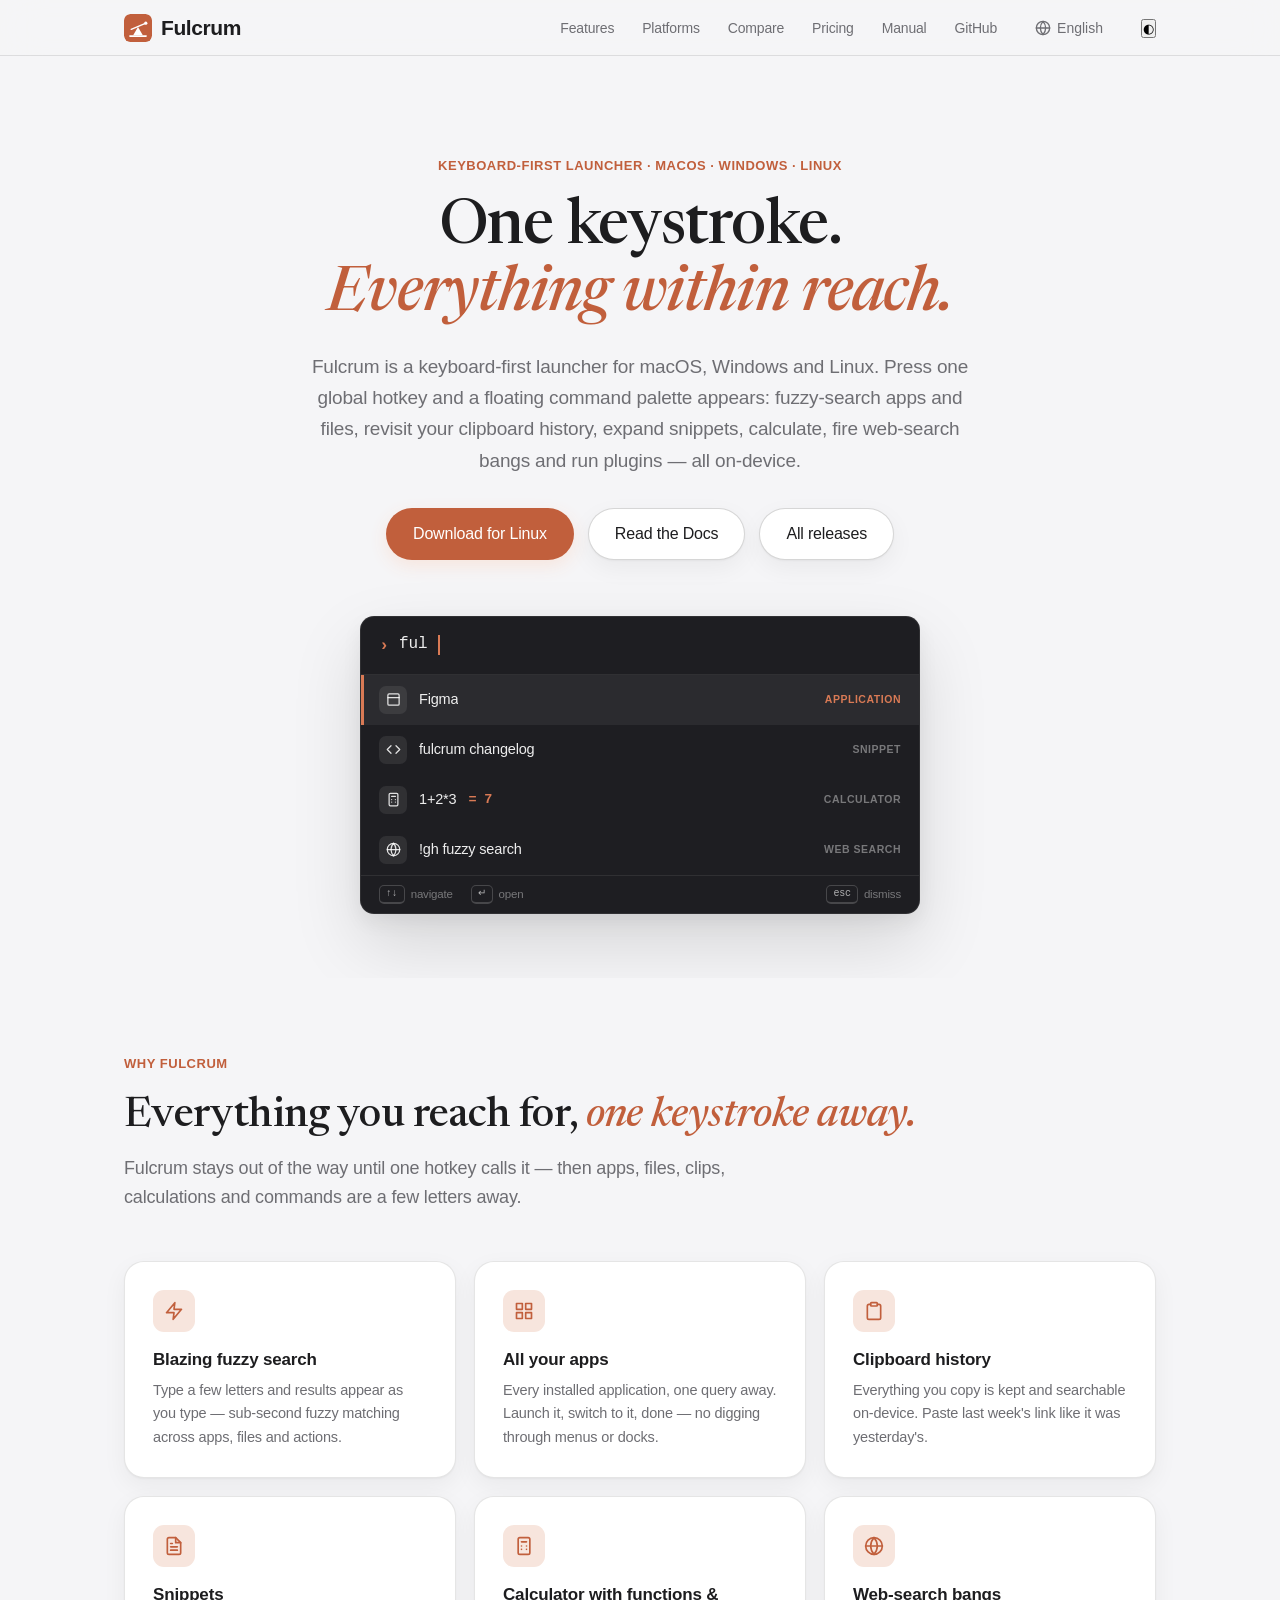
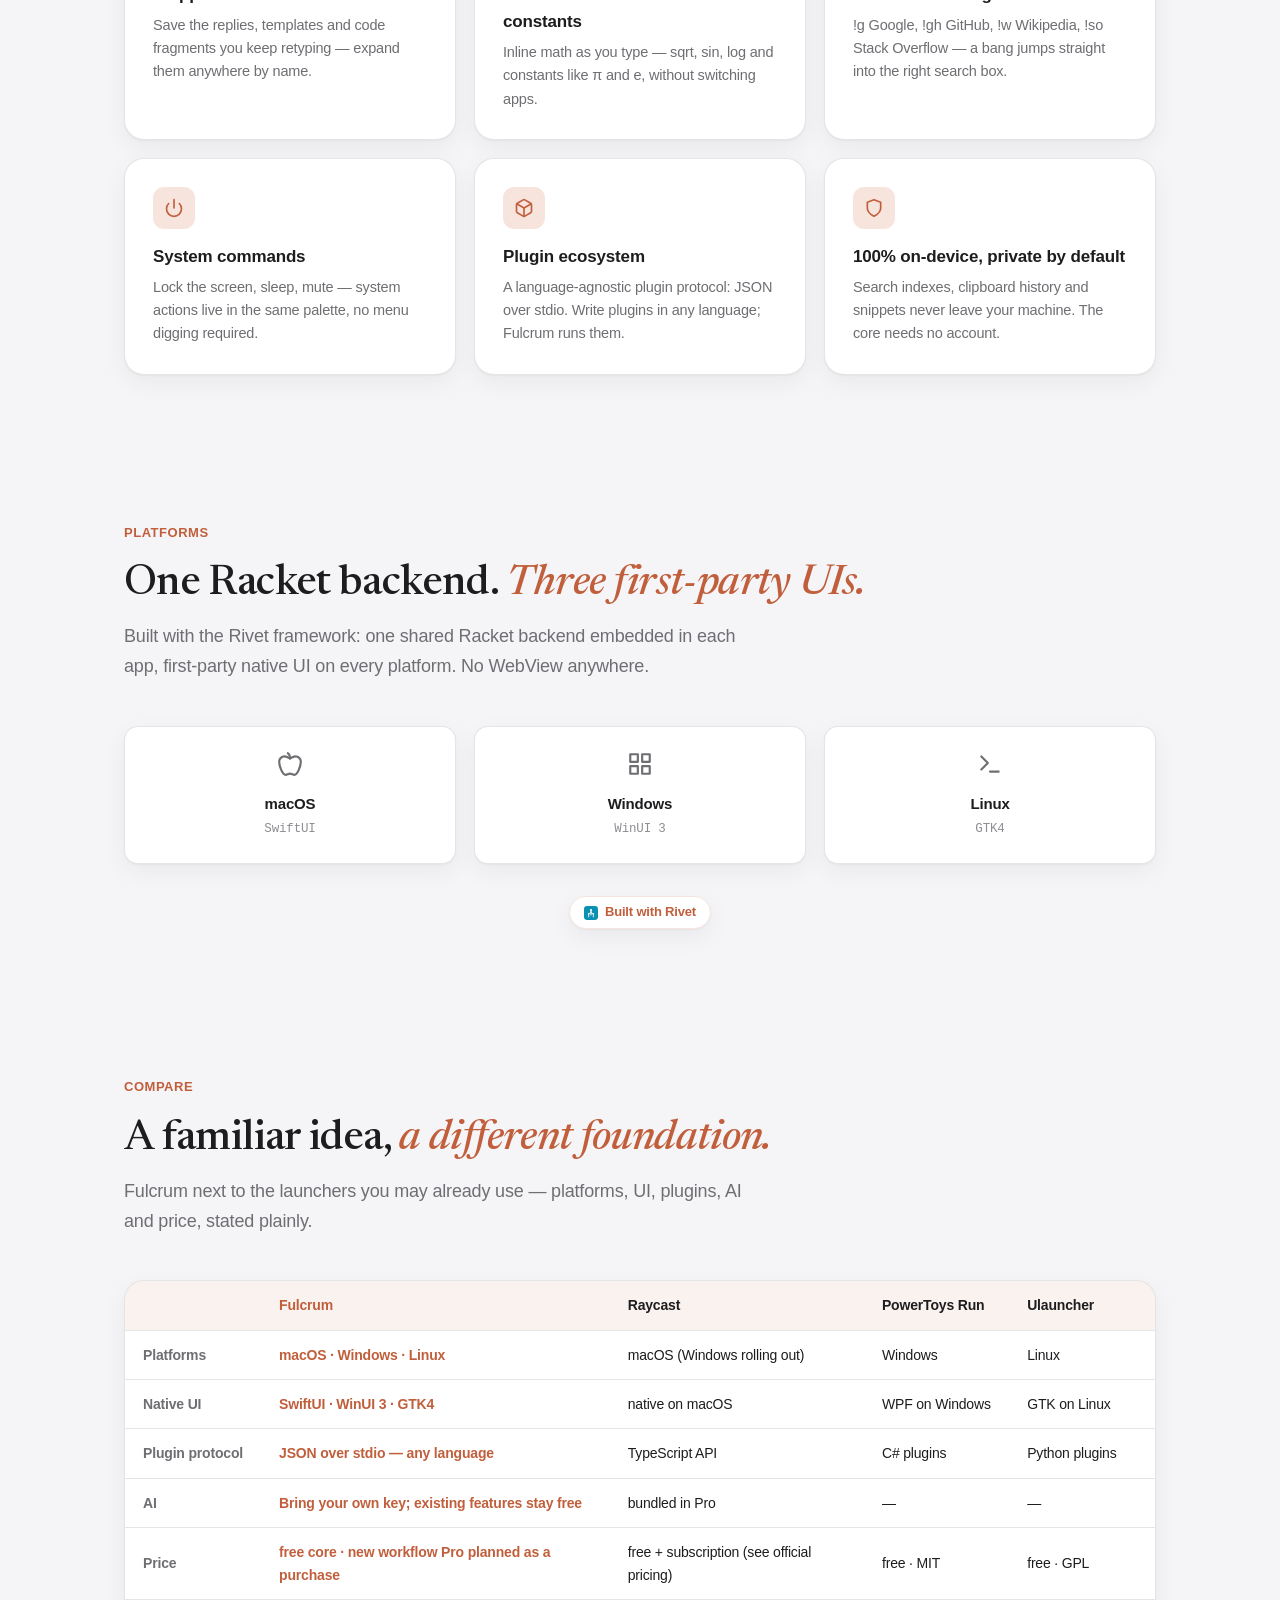
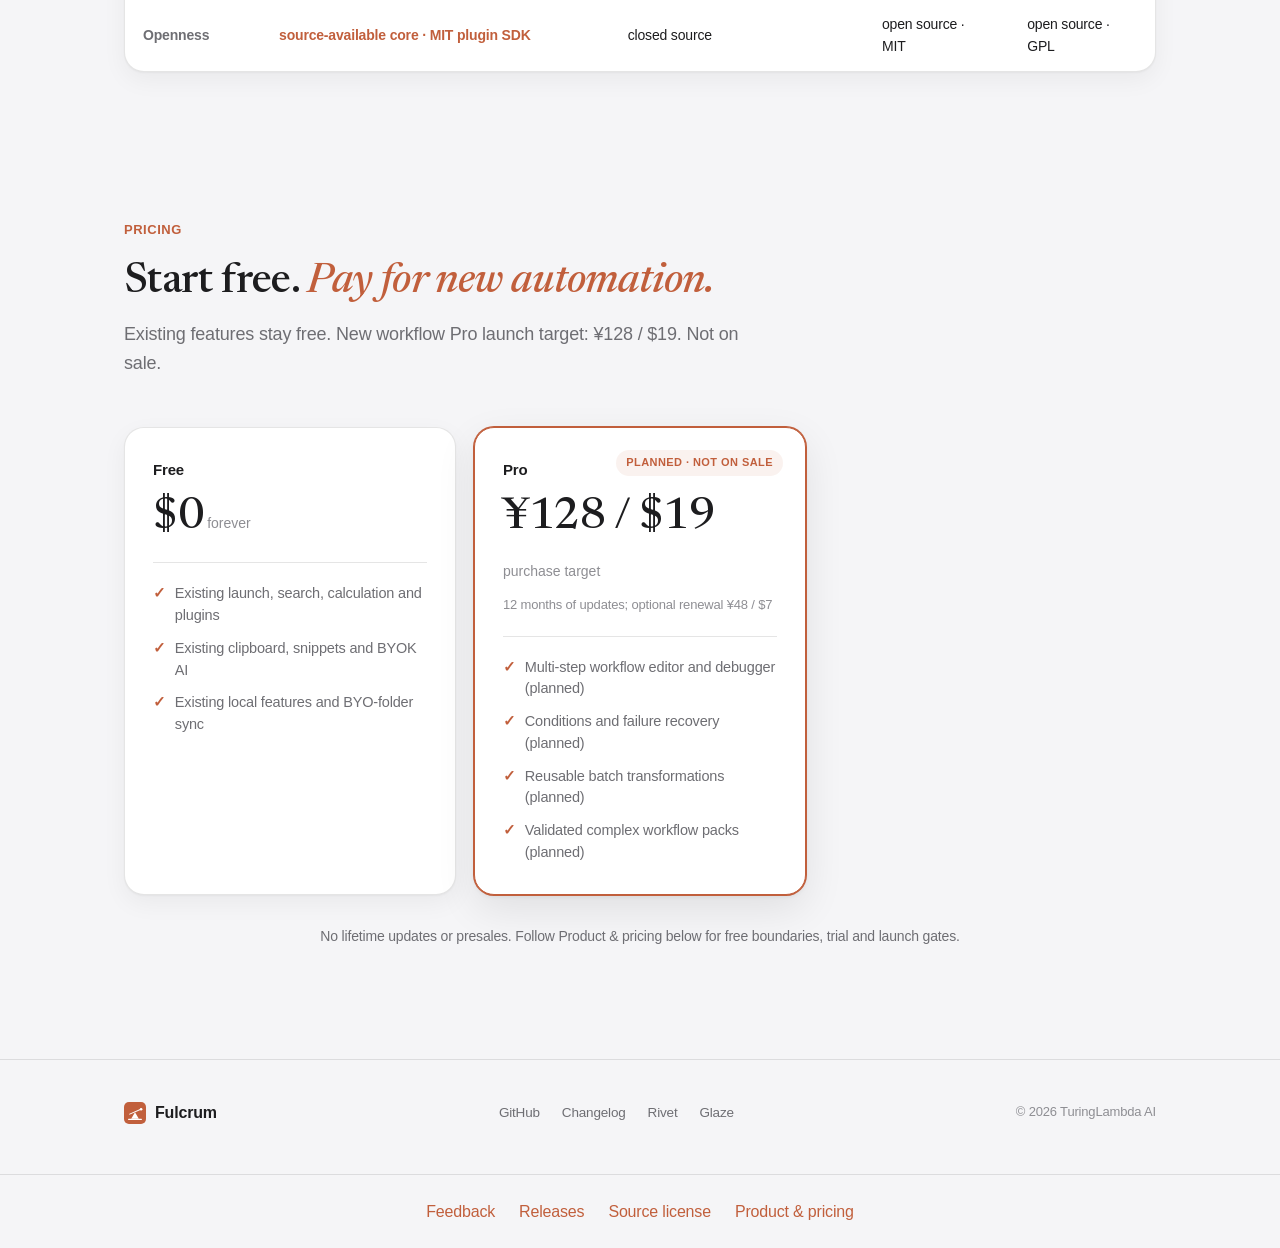
==== commit 03d4e9bb: "docs: define launch pricing, free boundaries and commercial release gates" ====
--- a/site/index.html
+++ b/site/index.html
@@ -340,15 +340,15 @@
                         </tr>
                         <tr>
                             <td>AI</td>
-                            <td class="yes" data-i18n="compare.r4-fulcrum">规划中——自带密钥（BYOK）</td>
+                            <td class="yes" data-i18n="compare.r4-fulcrum">自带密钥（BYOK），现有能力免费</td>
                             <td data-i18n="compare.r4-raycast">Pro 内置</td>
                             <td>—</td>
                             <td>—</td>
                         </tr>
                         <tr>
                             <td data-i18n="compare.r5-label">价格</td>
-                            <td class="yes" data-i18n="compare.r5-fulcrum">核心免费 · Pro 计划 $8/月</td>
-                            <td data-i18n="compare.r5-raycast">免费 + $8/月 Pro</td>
+                            <td class="yes" data-i18n="compare.r5-fulcrum">核心免费 · 新工作流 Pro 买断规划</td>
+                            <td data-i18n="compare.r5-raycast">免费 + 订阅（以官网为准）</td>
                             <td data-i18n="compare.r5-pt">免费 · MIT</td>
                             <td data-i18n="compare.r5-ulauncher">免费 · GPL</td>
                         </tr>
@@ -371,45 +371,36 @@
             <span class="eyebrow animate-on-scroll" data-i18n="pricing.eyebrow">价格</span>
             <h2 class="section-title animate-on-scroll">
                 <span data-i18n="pricing.title-a">免费开始，</span>
-                <span class="accent" data-i18n="pricing.title-b">1.0 之后再升级。</span>
+                <span class="accent" data-i18n="pricing.title-b">为自动化成果付费。</span>
             </h2>
-            <p class="section-lead animate-on-scroll" data-i18n="pricing.lead">价格方向的预览。抢先体验期间，Fulcrum 完全免费。</p>
+            <p class="section-lead animate-on-scroll" data-i18n="pricing.lead">现有功能保持免费。新增工作流 Pro 首发目标 ¥128 / $19，尚未开售。</p>
 
             <div class="pricing-grid">
                 <div class="pricing-card animate-on-scroll">
                     <div class="plan-name" data-i18n="plan.free-name">免费版</div>
                     <div class="plan-price">$0<span class="unit" data-i18n="plan.free-unit">永久</span></div>
                     <ul class="plan-features">
-                        <li><span class="tick">✓</span><span data-i18n="plan.free-f1">全部核心启动器功能</span></li>
-                        <li><span class="tick">✓</span><span data-i18n="plan.free-f2">无限制本地使用</span></li>
-                        <li><span class="tick">✓</span><span data-i18n="plan.free-f3">100% 本机运行，无需账号</span></li>
+                        <li><span class="tick">✓</span><span data-i18n="plan.free-f1">现有启动、搜索、计算与插件</span></li>
+                        <li><span class="tick">✓</span><span data-i18n="plan.free-f2">现有剪贴板、片段与 BYOK AI</span></li>
+                        <li><span class="tick">✓</span><span data-i18n="plan.free-f3">现有本地能力与 BYO 文件夹同步</span></li>
                     </ul>
                 </div>
                 <div class="pricing-card featured animate-on-scroll">
-                    <span class="plan-badge" data-i18n="plan.pro-badge">计划随 1.0 推出</span>
+                    <span class="plan-badge" data-i18n="plan.pro-badge">规划中 · 尚未开售</span>
                     <div class="plan-name" data-i18n="plan.pro-name">专业版</div>
-                    <div class="plan-price">$8<span class="unit" data-i18n="plan.pro-unit">/月</span></div>
-                    <div class="plan-alt" data-i18n="plan.pro-alt">或 $72/年</div>
+                    <div class="plan-price">¥128 / $19<span class="unit" data-i18n="plan.pro-unit"> 买断目标</span></div>
+                    <div class="plan-alt" data-i18n="plan.pro-alt">含 12 个月更新；可选续购 ¥48 / $7</div>
                     <ul class="plan-features">
-                        <li><span class="tick">✓</span><span data-i18n="plan.pro-f1">AI 命令（自带密钥）</span></li>
-                        <li><span class="tick">✓</span><span data-i18n="plan.pro-f2">无限剪贴板历史</span></li>
-                        <li><span class="tick">✓</span><span data-i18n="plan.pro-f3">设置与片段云同步</span></li>
-                        <li><span class="tick">✓</span><span data-i18n="plan.pro-f4">主题</span></li>
+                        <li><span class="tick">✓</span><span data-i18n="plan.pro-f1">多步骤工作流编辑与调试（规划）</span></li>
+                        <li><span class="tick">✓</span><span data-i18n="plan.pro-f2">条件与失败恢复（规划）</span></li>
+                        <li><span class="tick">✓</span><span data-i18n="plan.pro-f3">可复用批量转换（规划）</span></li>
+                        <li><span class="tick">✓</span><span data-i18n="plan.pro-f4">经过验证的复杂工作流包（规划）</span></li>
                     </ul>
                 </div>
-                <div class="pricing-card animate-on-scroll">
-                    <div class="plan-name" data-i18n="plan.team-name">团队版</div>
-                    <div class="plan-price">$12<span class="unit" data-i18n="plan.team-unit">/用户/月</span></div>
-                    <ul class="plan-features">
-                        <li><span class="tick">✓</span><span data-i18n="plan.team-f1">包含 Pro 全部功能</span></li>
-                        <li><span class="tick">✓</span><span data-i18n="plan.team-f2">团队共享片段</span></li>
-                        <li><span class="tick">✓</span><span data-i18n="plan.team-f3">许可证管理</span></li>
-                        <li><span class="tick">✓</span><span data-i18n="plan.team-f4">SSO——后续支持</span></li>
-                    </ul>
-                </div>
-            </div>
-
-            <p class="pricing-note animate-on-scroll" data-i18n="pricing.note">价格将在 1.0 前最终确定。抢先体验期间完全免费。</p>
+
+            </div>
+
+            <p class="pricing-note animate-on-scroll" data-i18n="pricing.note">不售终身更新或预售码；具体免费边界、试用与开卖门禁见页底产品与收费方案。</p>
         </div>
     </section>
 
@@ -435,7 +426,7 @@
             <div class="footer-note">© 2026 TuringLambda AI</div>
         </div>
     </footer>
-<nav id="product-support" aria-label="Support / 支持"><a href="https://github.com/turinglambdaai/fulcrum/issues"><span class="support-zh">反馈</span><span class="support-en" lang="en">Feedback</span></a> <a href="https://github.com/turinglambdaai/fulcrum/releases"><span class="support-zh">发布与更新</span><span class="support-en" lang="en">Releases</span></a> <a href="https://github.com/turinglambdaai/fulcrum/blob/main/LICENSE"><span class="support-zh">源码许可</span><span class="support-en" lang="en">Source license</span></a></nav>
+<nav id="product-support" aria-label="Support / 支持"><a href="https://github.com/turinglambdaai/fulcrum/issues"><span class="support-zh">反馈</span><span class="support-en" lang="en">Feedback</span></a> <a href="https://github.com/turinglambdaai/fulcrum/releases"><span class="support-zh">发布与更新</span><span class="support-en" lang="en">Releases</span></a> <a href="https://github.com/turinglambdaai/fulcrum/blob/main/LICENSE"><span class="support-zh">源码许可</span><span class="support-en" lang="en">Source license</span></a> <a href="https://github.com/turinglambdaai/fulcrum/blob/main/PRICING.md"><span class="support-zh">产品与收费方案</span><span class="support-en" lang="en">Product & pricing</span></a></nav>
 
     <script>
         // Platform-aware direct download: point the hero CTA at the stable
@@ -522,19 +513,19 @@
                 "compare.r1-label": "平台", "compare.r1-raycast": "macOS（Windows 逐步推出）",
                 "compare.r2-label": "原生 UI", "compare.r2-raycast": "macOS 上原生", "compare.r2-pt": "Windows 上的 WPF", "compare.r2-ulauncher": "Linux 上的 GTK",
                 "compare.r3-label": "插件协议", "compare.r3-fulcrum": "JSON over stdio——语言不限", "compare.r3-pt": "C# 插件", "compare.r3-ulauncher": "Python 插件",
-                "compare.r4-fulcrum": "规划中——自带密钥（BYOK）", "compare.r4-raycast": "Pro 内置",
-                "compare.r5-label": "价格", "compare.r5-fulcrum": "核心免费 · Pro 计划 $8/月", "compare.r5-raycast": "免费 + $8/月 Pro", "compare.r5-pt": "免费 · MIT", "compare.r5-ulauncher": "免费 · GPL",
+                "compare.r4-fulcrum": "自带密钥（BYOK），现有能力免费", "compare.r4-raycast": "Pro 内置",
+                "compare.r5-label": "价格", "compare.r5-fulcrum": "核心免费 · 新工作流 Pro 买断规划", "compare.r5-raycast": "免费 + 订阅（以官网为准）", "compare.r5-pt": "免费 · MIT", "compare.r5-ulauncher": "免费 · GPL",
                 "compare.r6-label": "开放性", "compare.r6-fulcrum": "核心源码可见 · MIT 插件 SDK", "compare.r6-raycast": "闭源", "compare.r6-pt": "开源 · MIT", "compare.r6-ulauncher": "开源 · GPL",
                 "pricing.eyebrow": "价格",
-                "pricing.title-a": "免费开始，", "pricing.title-b": "1.0 之后再升级。",
-                "pricing.lead": "价格方向的预览。抢先体验期间，Fulcrum 完全免费。",
+                "pricing.title-a": "免费开始，", "pricing.title-b": "为自动化成果付费。",
+                "pricing.lead": "现有功能保持免费。新增工作流 Pro 首发目标 ¥128 / $19，尚未开售。",
                 "plan.free-name": "免费版", "plan.free-unit": "永久",
-                "plan.free-f1": "全部核心启动器功能", "plan.free-f2": "无限制本地使用", "plan.free-f3": "100% 本机运行，无需账号",
-                "plan.pro-badge": "计划随 1.0 推出", "plan.pro-name": "专业版", "plan.pro-unit": "/月", "plan.pro-alt": "或 $72/年",
-                "plan.pro-f1": "AI 命令（自带密钥）", "plan.pro-f2": "无限剪贴板历史", "plan.pro-f3": "设置与片段云同步", "plan.pro-f4": "主题",
+                "plan.free-f1": "现有启动、搜索、计算与插件", "plan.free-f2": "现有剪贴板、片段与 BYOK AI", "plan.free-f3": "现有本地能力与 BYO 文件夹同步",
+                "plan.pro-badge": "规划中 · 尚未开售", "plan.pro-name": "专业版", "plan.pro-unit": " 买断目标", "plan.pro-alt": "含 12 个月更新；可选续购 ¥48 / $7",
+                "plan.pro-f1": "多步骤工作流编辑与调试（规划）", "plan.pro-f2": "条件与失败恢复（规划）", "plan.pro-f3": "可复用批量转换（规划）", "plan.pro-f4": "经过验证的复杂工作流包（规划）",
                 "plan.team-name": "团队版", "plan.team-unit": "/用户/月",
                 "plan.team-f1": "包含 Pro 全部功能", "plan.team-f2": "团队共享片段", "plan.team-f3": "许可证管理", "plan.team-f4": "SSO——后续支持",
-                "pricing.note": "价格将在 1.0 前最终确定。抢先体验期间完全免费。",
+                "pricing.note": "不售终身更新或预售码；具体免费边界、试用与开卖门禁见页底产品与收费方案。",
                 "footer.changelog": "更新日志"
             };
 
@@ -582,19 +573,19 @@
                 "compare.r1-label": "Platforms", "compare.r1-raycast": "macOS (Windows rolling out)",
                 "compare.r2-label": "Native UI", "compare.r2-raycast": "native on macOS", "compare.r2-pt": "WPF on Windows", "compare.r2-ulauncher": "GTK on Linux",
                 "compare.r3-label": "Plugin protocol", "compare.r3-fulcrum": "JSON over stdio — any language", "compare.r3-pt": "C# plugins", "compare.r3-ulauncher": "Python plugins",
-                "compare.r4-fulcrum": "planned — bring your own key", "compare.r4-raycast": "bundled in Pro",
-                "compare.r5-label": "Price", "compare.r5-fulcrum": "free core · Pro planned at $8/mo", "compare.r5-raycast": "free + $8/mo Pro", "compare.r5-pt": "free · MIT", "compare.r5-ulauncher": "free · GPL",
+                "compare.r4-fulcrum": "Bring your own key; existing features stay free", "compare.r4-raycast": "bundled in Pro",
+                "compare.r5-label": "Price", "compare.r5-fulcrum": "free core · new workflow Pro planned as a purchase", "compare.r5-raycast": "free + subscription (see official pricing)", "compare.r5-pt": "free · MIT", "compare.r5-ulauncher": "free · GPL",
                 "compare.r6-label": "Openness", "compare.r6-fulcrum": "source-available core · MIT plugin SDK", "compare.r6-raycast": "closed source", "compare.r6-pt": "open source · MIT", "compare.r6-ulauncher": "open source · GPL",
                 "pricing.eyebrow": "Pricing",
-                "pricing.title-a": "Start free.", "pricing.title-b": "Pro when 1.0 lands.",
-                "pricing.lead": "A preview of where pricing is heading. During early access, Fulcrum is free.",
+                "pricing.title-a": "Start free.", "pricing.title-b": "Pay for new automation.",
+                "pricing.lead": "Existing features stay free. New workflow Pro launch target: ¥128 / $19. Not on sale.",
                 "plan.free-name": "Free", "plan.free-unit": "forever",
-                "plan.free-f1": "All core launcher features", "plan.free-f2": "Unlimited local use", "plan.free-f3": "100% on-device, no account required",
-                "plan.pro-badge": "Planned for 1.0", "plan.pro-name": "Pro", "plan.pro-unit": "/mo", "plan.pro-alt": "or $72/yr",
-                "plan.pro-f1": "AI commands (bring your own key)", "plan.pro-f2": "Unlimited clipboard history", "plan.pro-f3": "Cloud sync for settings & snippets", "plan.pro-f4": "Themes",
+                "plan.free-f1": "Existing launch, search, calculation and plugins", "plan.free-f2": "Existing clipboard, snippets and BYOK AI", "plan.free-f3": "Existing local features and BYO-folder sync",
+                "plan.pro-badge": "Planned · not on sale", "plan.pro-name": "Pro", "plan.pro-unit": " purchase target", "plan.pro-alt": "12 months of updates; optional renewal ¥48 / $7",
+                "plan.pro-f1": "Multi-step workflow editor and debugger (planned)", "plan.pro-f2": "Conditions and failure recovery (planned)", "plan.pro-f3": "Reusable batch transformations (planned)", "plan.pro-f4": "Validated complex workflow packs (planned)",
                 "plan.team-name": "Team", "plan.team-unit": "/user/mo",
                 "plan.team-f1": "Everything in Pro", "plan.team-f2": "Shared team snippets", "plan.team-f3": "License management", "plan.team-f4": "SSO — coming later",
-                "pricing.note": "Pricing finalizes toward 1.0. Everything is free during early access.",
+                "pricing.note": "No lifetime updates or presales. Follow Product & pricing below for free boundaries, trial and launch gates.",
                 "footer.changelog": "Changelog"
             };
 
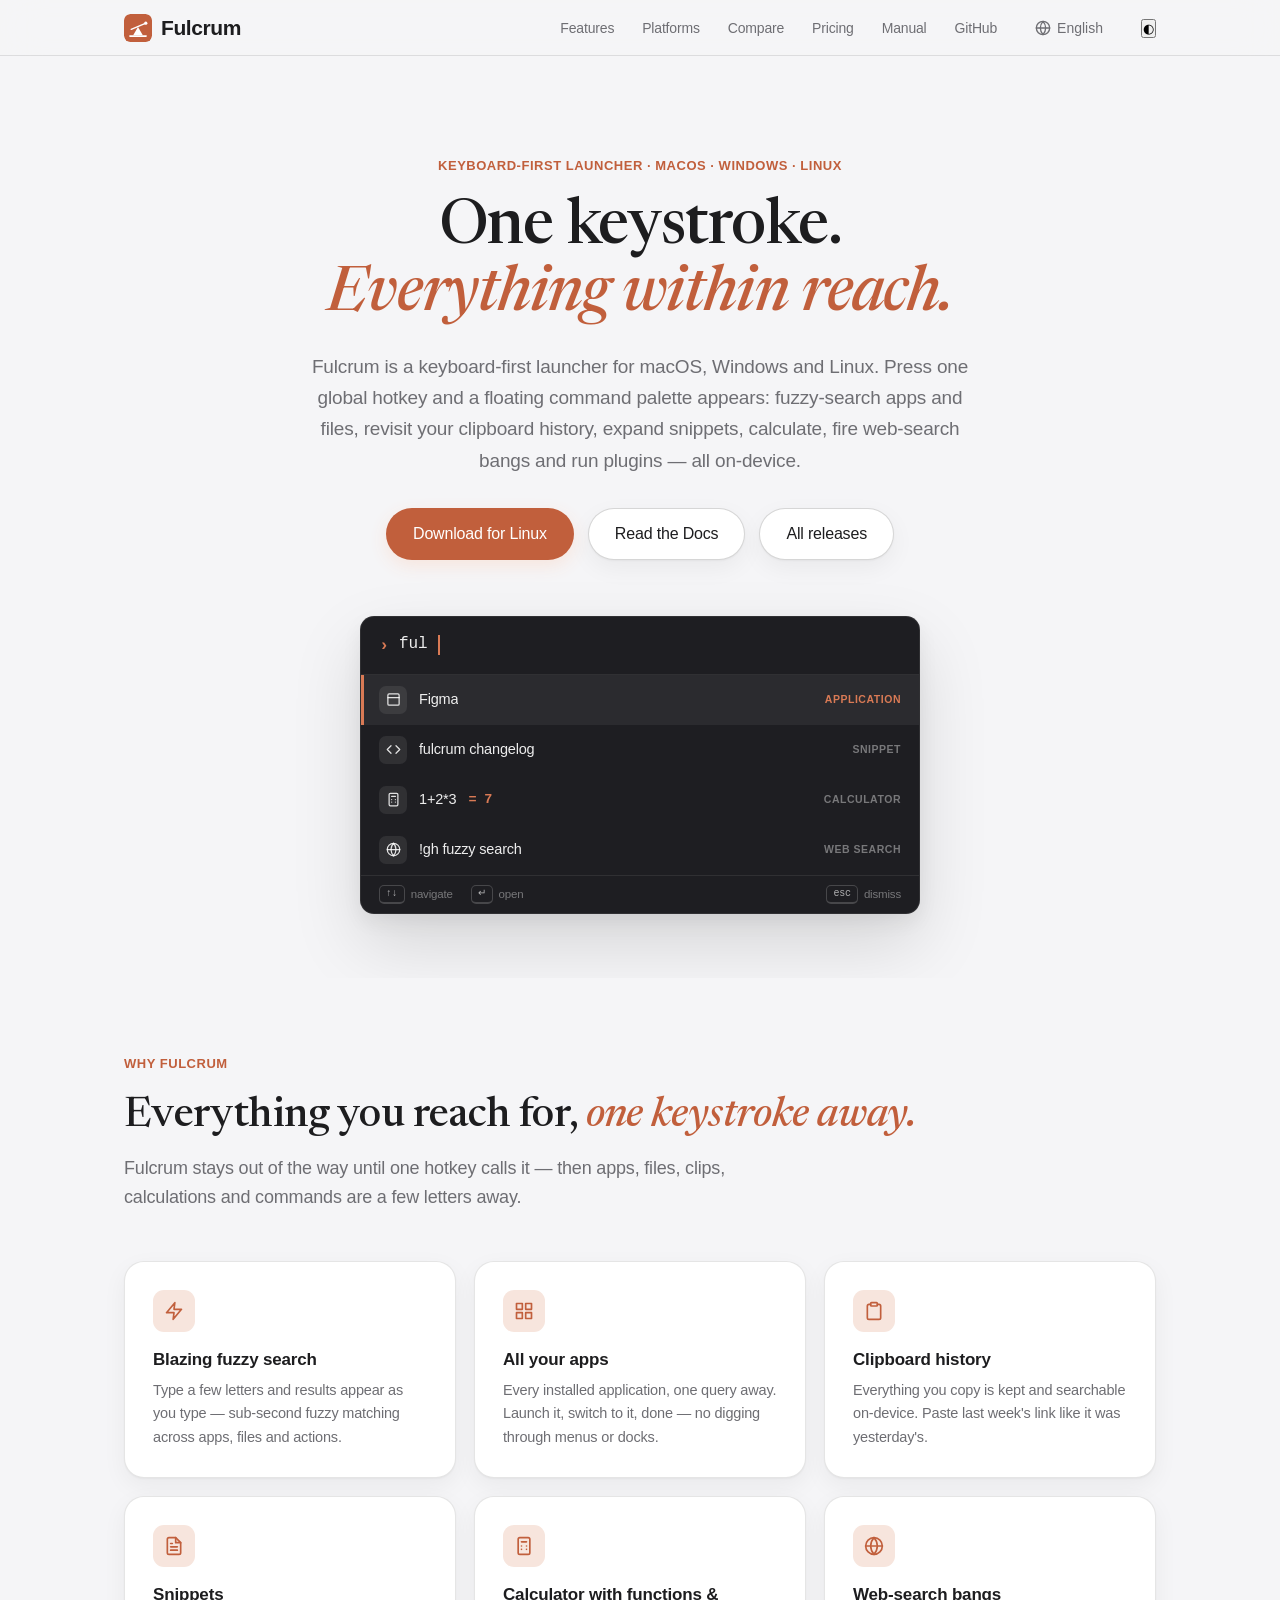
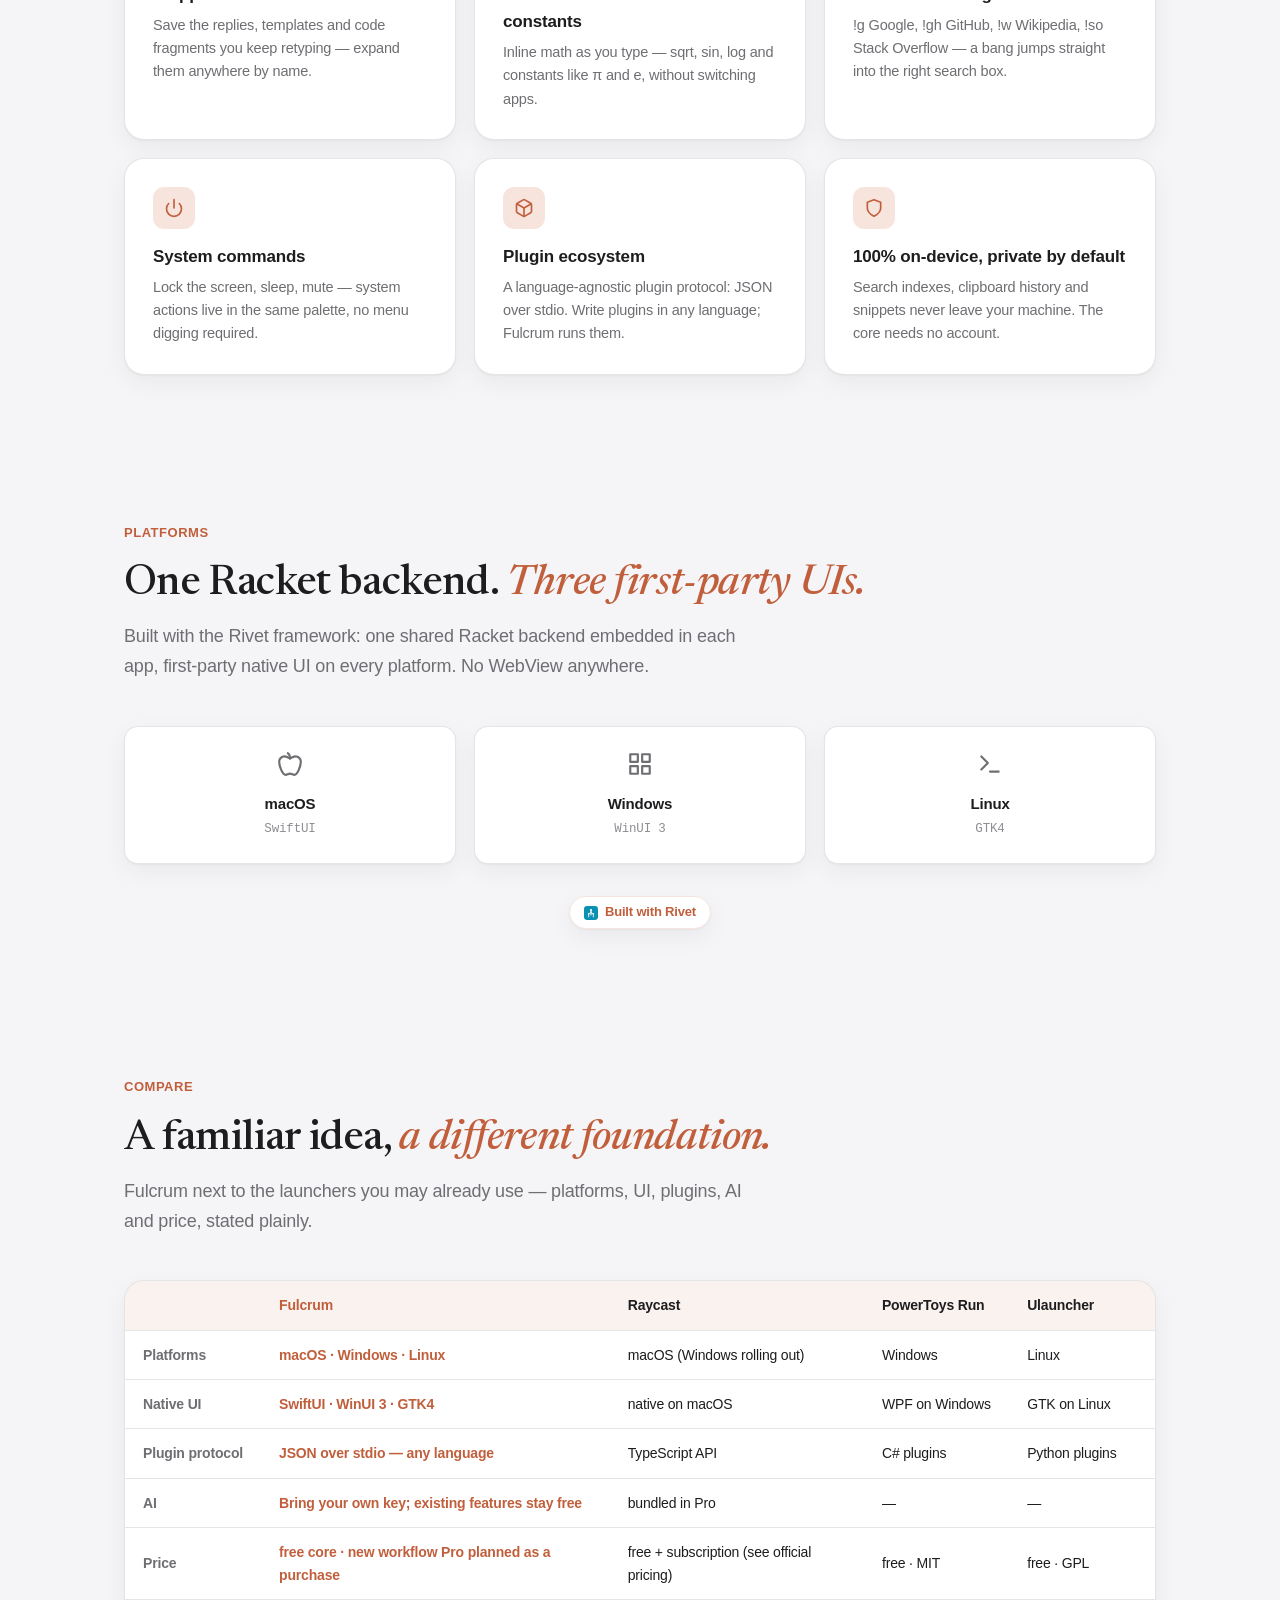
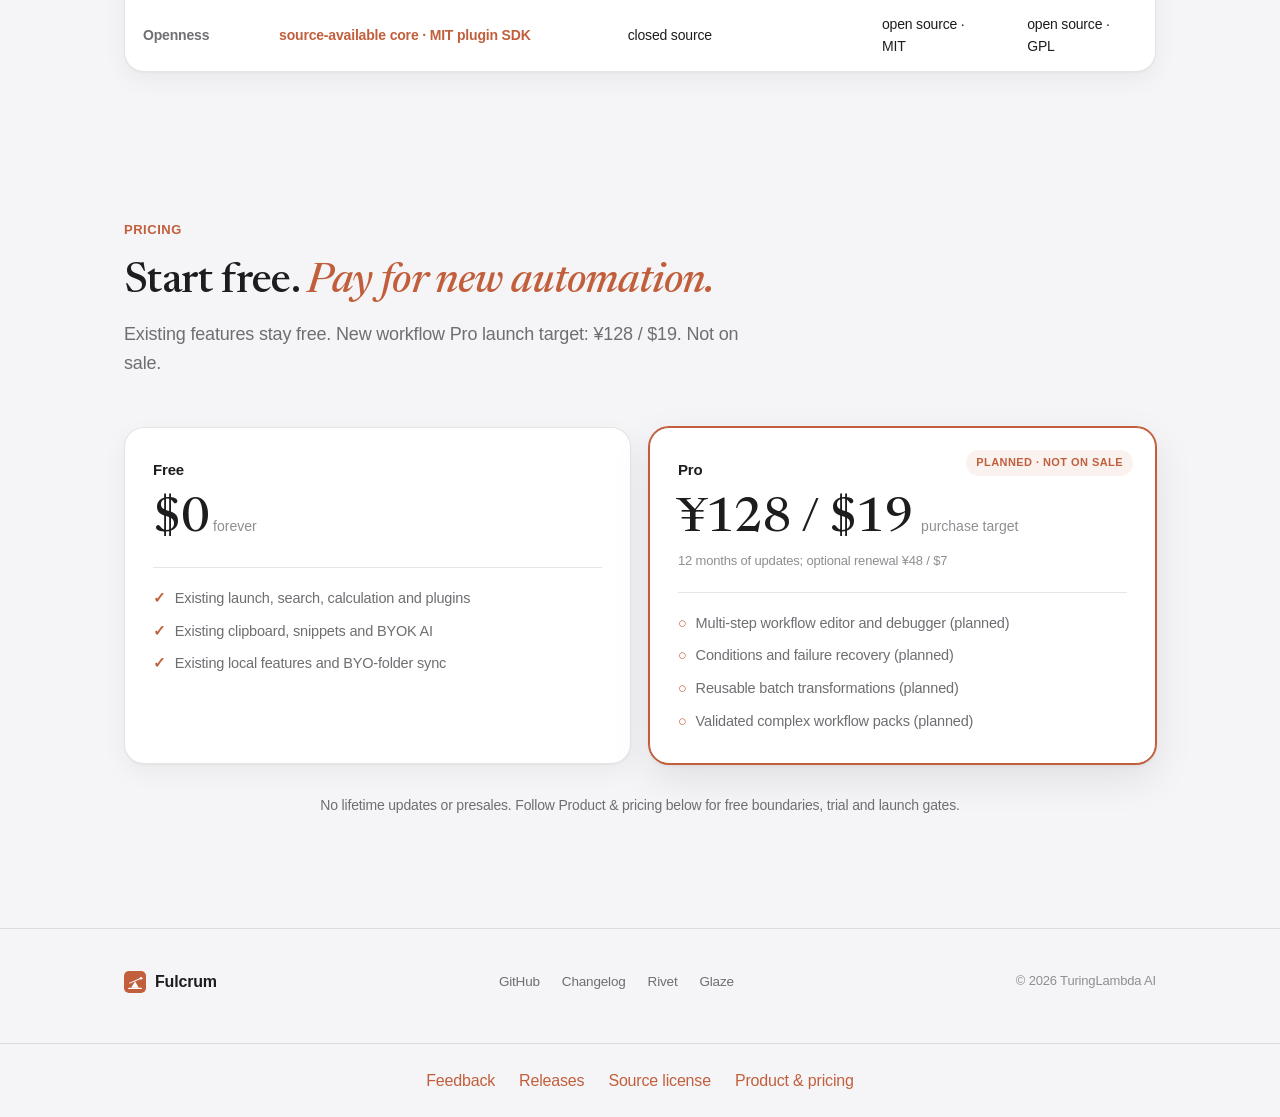
==== commit ed619cba: "site: fit the two launch plans and distinguish planned capabilities" ====
--- a/site/index.html
+++ b/site/index.html
@@ -44,7 +44,10 @@
             --accent-tint: rgba(193, 95, 60, 0.08);
             --accent-bright: #d97a55;
         }
-    </style>
+    #pricing .pricing-grid { grid-template-columns:repeat(2,minmax(0,1fr)); }
+#pricing .plan-price { font-size:clamp(2rem,4vw,3rem); overflow-wrap:anywhere; }
+@media (max-width:700px) { #pricing .pricing-grid { grid-template-columns:minmax(0,1fr); } }
+</style>
 <script>
 var _hmt = _hmt || [];
 (function() {
@@ -391,10 +394,10 @@
                     <div class="plan-price">¥128 / $19<span class="unit" data-i18n="plan.pro-unit"> 买断目标</span></div>
                     <div class="plan-alt" data-i18n="plan.pro-alt">含 12 个月更新；可选续购 ¥48 / $7</div>
                     <ul class="plan-features">
-                        <li><span class="tick">✓</span><span data-i18n="plan.pro-f1">多步骤工作流编辑与调试（规划）</span></li>
-                        <li><span class="tick">✓</span><span data-i18n="plan.pro-f2">条件与失败恢复（规划）</span></li>
-                        <li><span class="tick">✓</span><span data-i18n="plan.pro-f3">可复用批量转换（规划）</span></li>
-                        <li><span class="tick">✓</span><span data-i18n="plan.pro-f4">经过验证的复杂工作流包（规划）</span></li>
+                        <li><span class="tick">○</span><span data-i18n="plan.pro-f1">多步骤工作流编辑与调试（规划）</span></li>
+                        <li><span class="tick">○</span><span data-i18n="plan.pro-f2">条件与失败恢复（规划）</span></li>
+                        <li><span class="tick">○</span><span data-i18n="plan.pro-f3">可复用批量转换（规划）</span></li>
+                        <li><span class="tick">○</span><span data-i18n="plan.pro-f4">经过验证的复杂工作流包（规划）</span></li>
                     </ul>
                 </div>
 
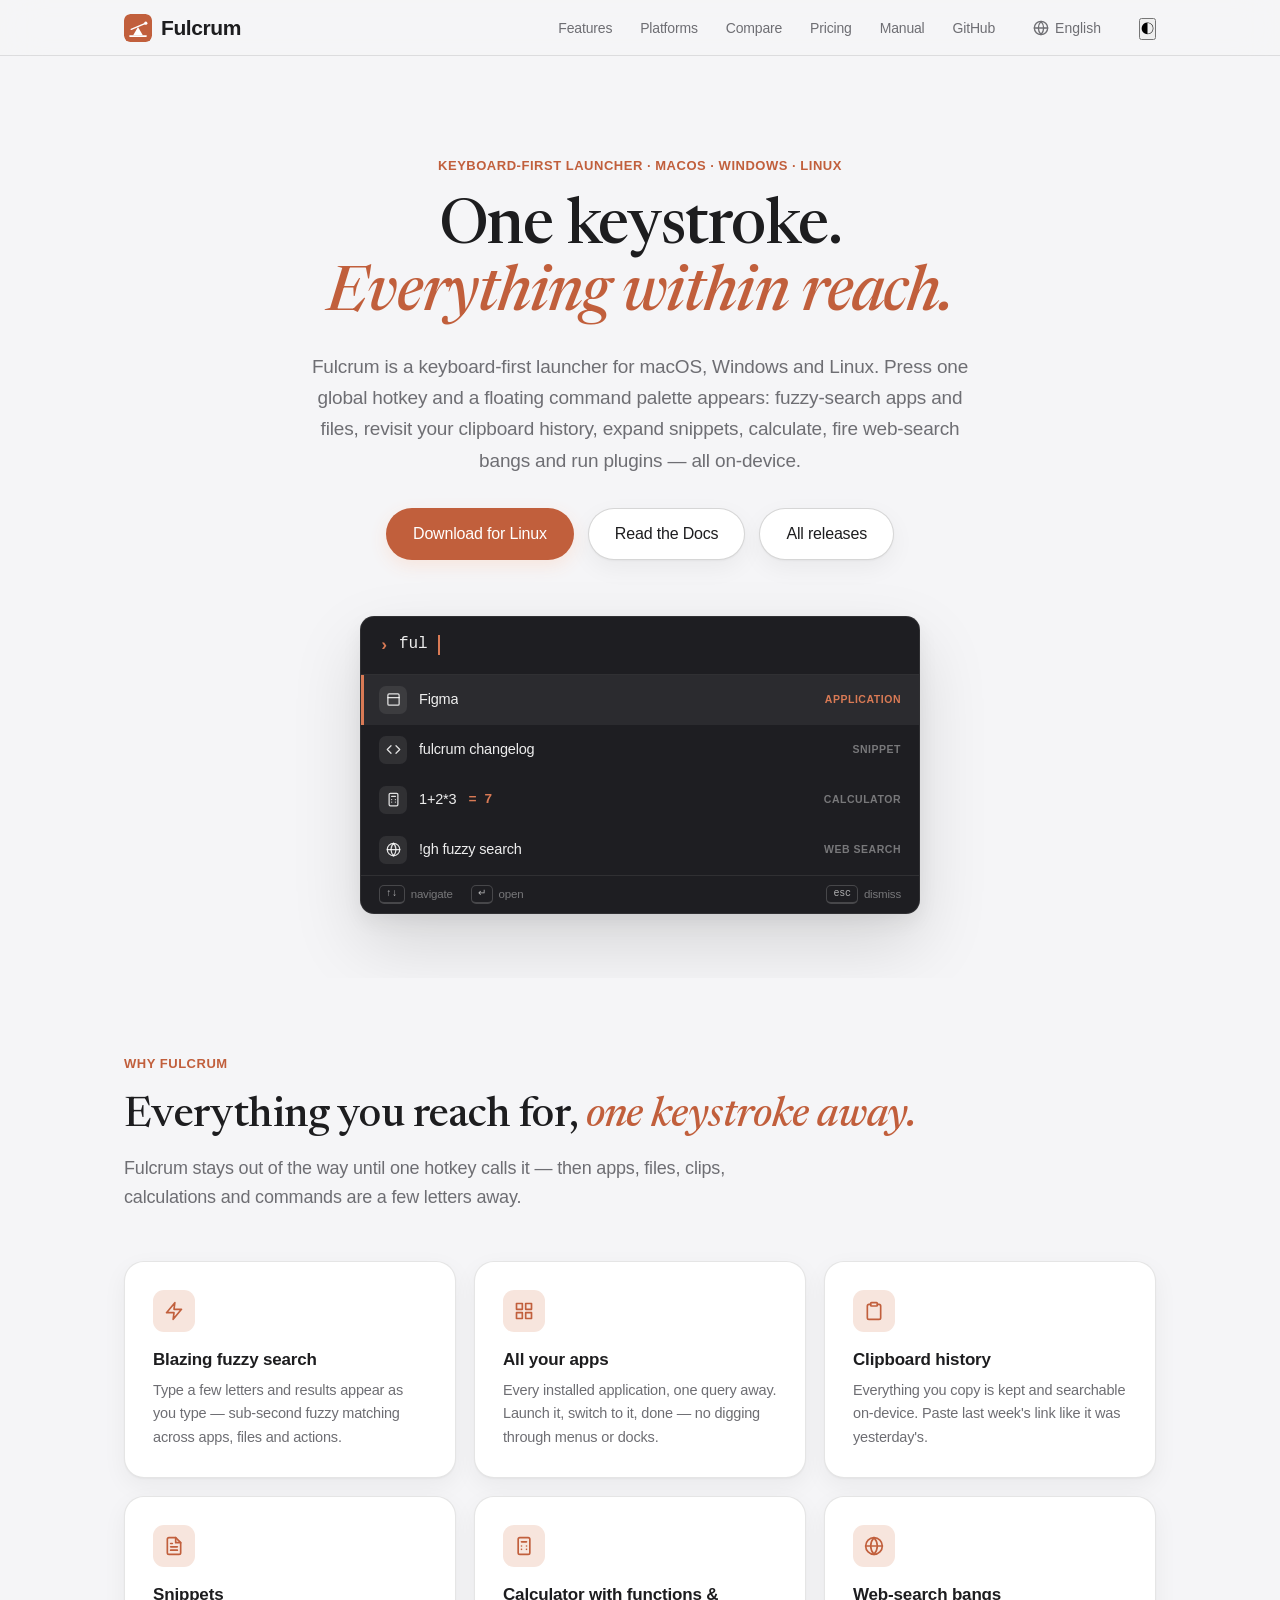
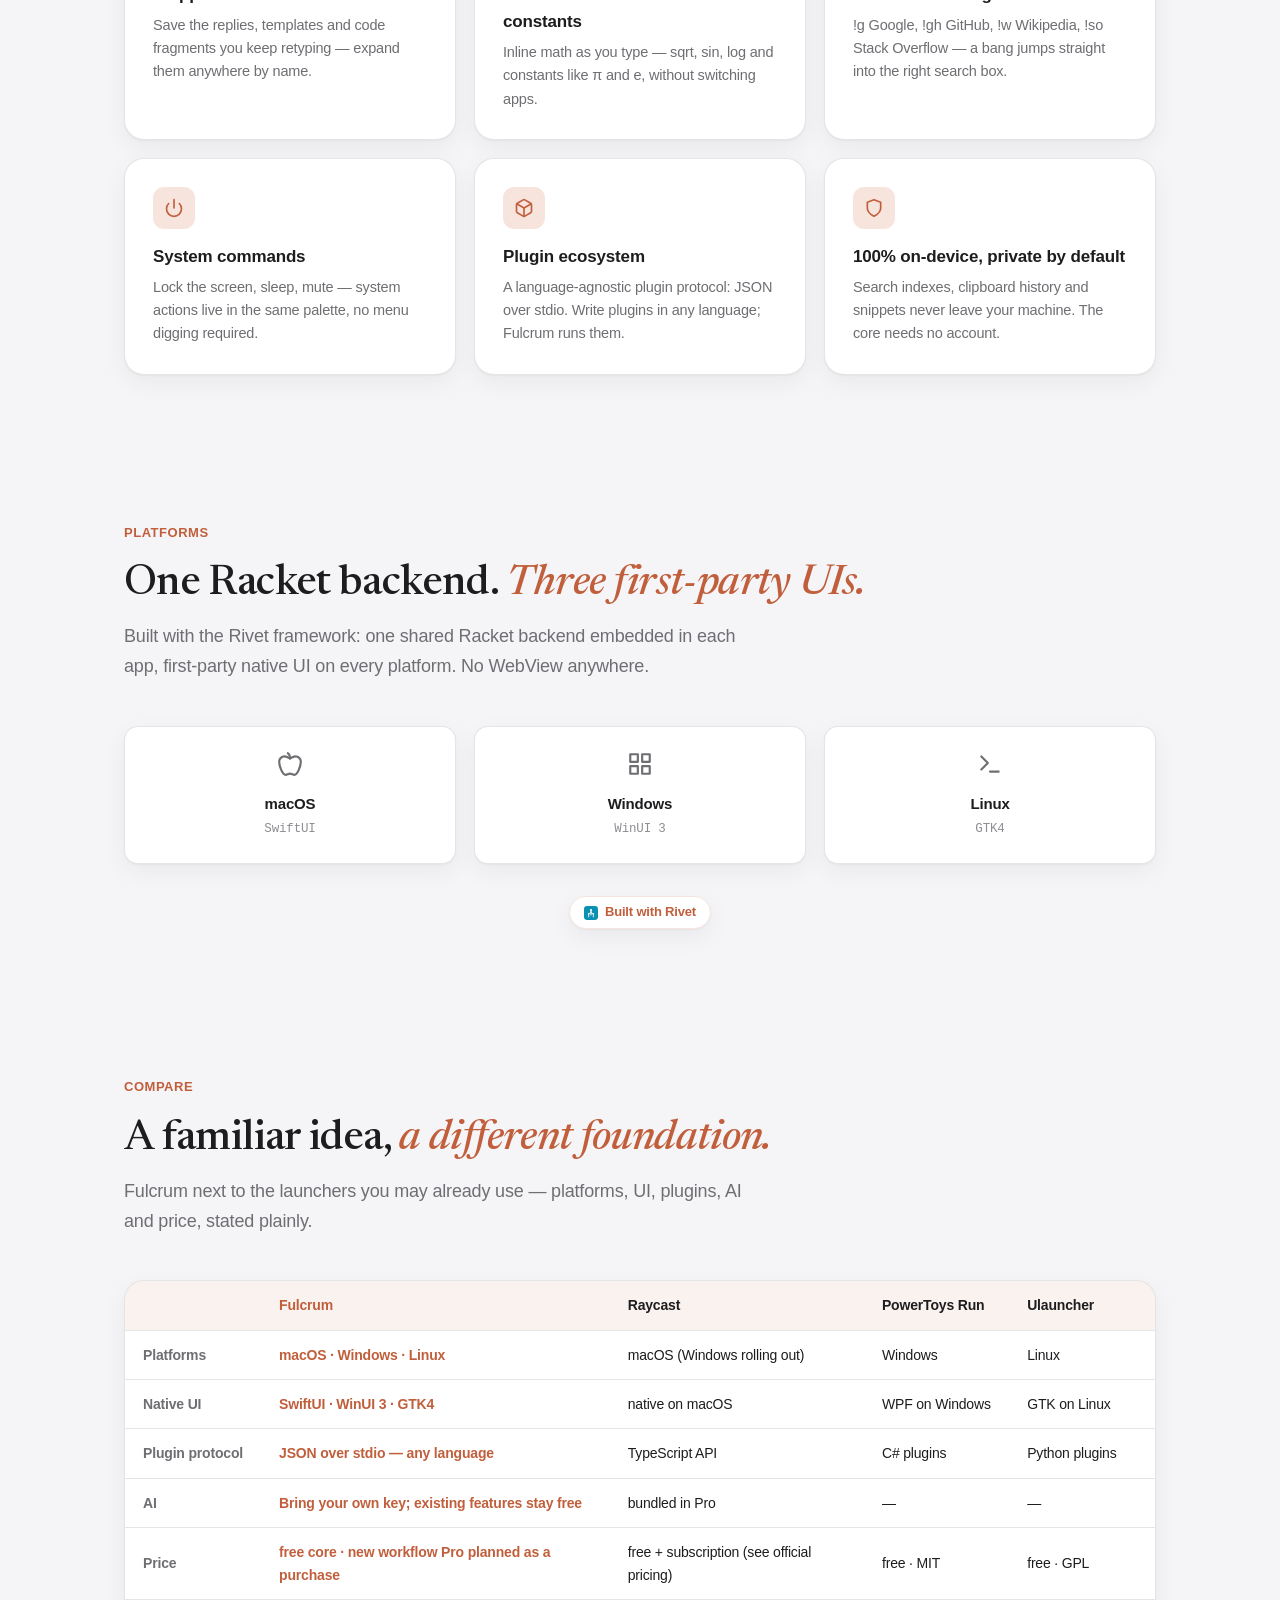
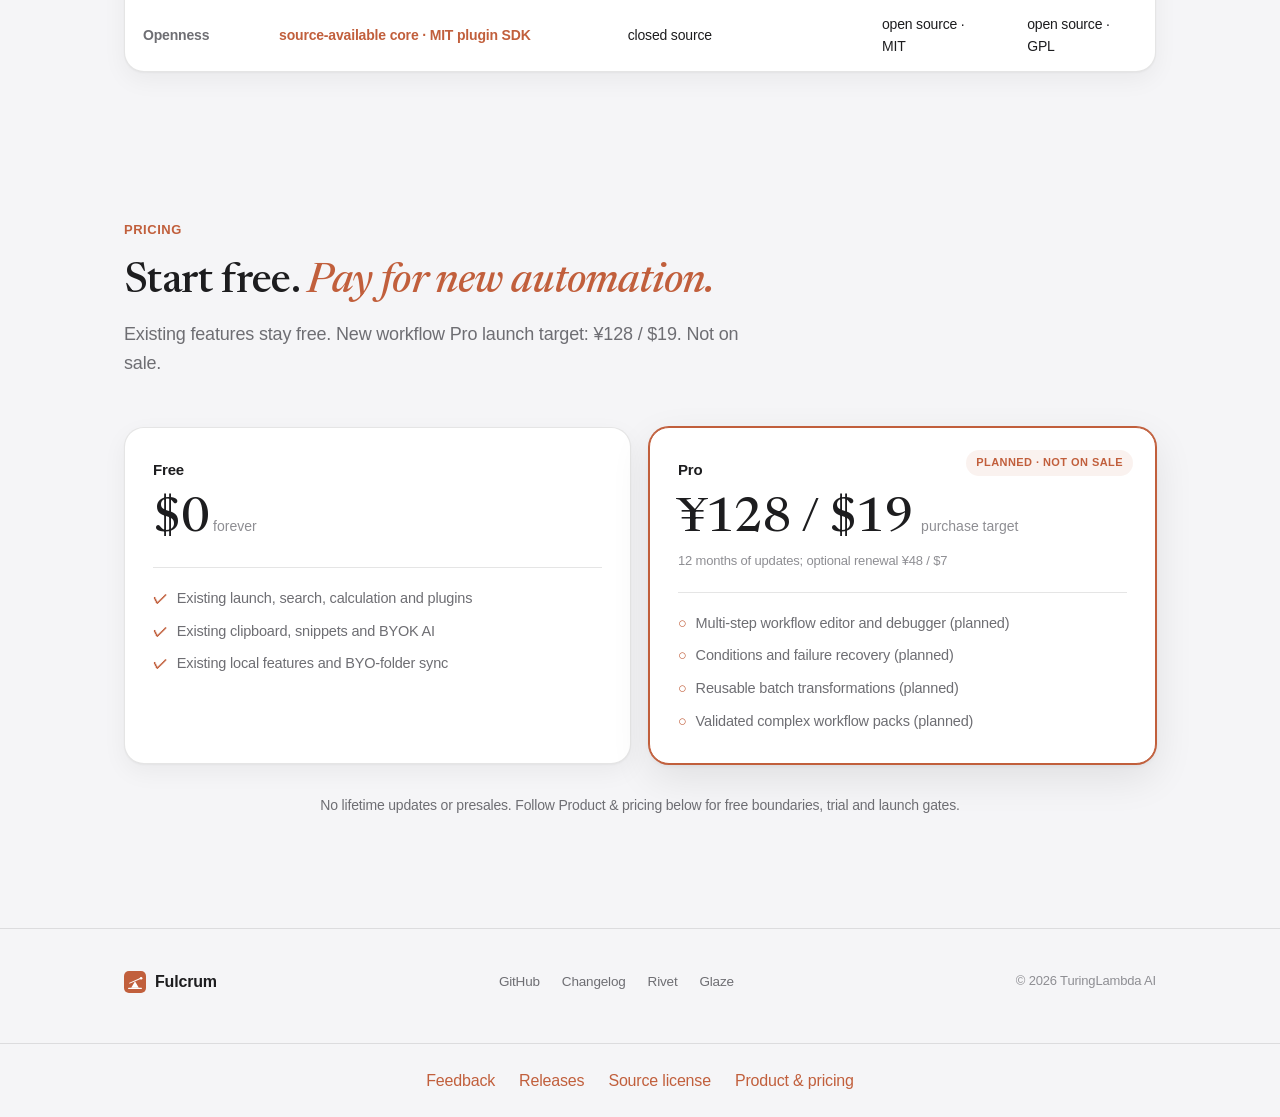
==== commit 526660de: "docs: provide complete English and Chinese public documentation paths" ====
--- a/site/index.html
+++ b/site/index.html
@@ -429,7 +429,7 @@
             <div class="footer-note">© 2026 TuringLambda AI</div>
         </div>
     </footer>
-<nav id="product-support" aria-label="Support / 支持"><a href="https://github.com/turinglambdaai/fulcrum/issues"><span class="support-zh">反馈</span><span class="support-en" lang="en">Feedback</span></a> <a href="https://github.com/turinglambdaai/fulcrum/releases"><span class="support-zh">发布与更新</span><span class="support-en" lang="en">Releases</span></a> <a href="https://github.com/turinglambdaai/fulcrum/blob/main/LICENSE"><span class="support-zh">源码许可</span><span class="support-en" lang="en">Source license</span></a> <a href="https://github.com/turinglambdaai/fulcrum/blob/main/PRICING.md"><span class="support-zh">产品与收费方案</span><span class="support-en" lang="en">Product & pricing</span></a></nav>
+<nav id="product-support" aria-label="Support / 支持"><a href="https://github.com/turinglambdaai/fulcrum/issues"><span class="support-zh">反馈</span><span class="support-en" lang="en">Feedback</span></a> <a href="https://github.com/turinglambdaai/fulcrum/releases"><span class="support-zh">发布与更新</span><span class="support-en" lang="en">Releases</span></a> <a href="https://github.com/turinglambdaai/fulcrum/blob/main/LICENSE"><span class="support-zh">源码许可</span><span class="support-en" lang="en">Source license</span></a> <a class="support-zh" href="https://github.com/turinglambdaai/fulcrum/blob/main/PRICING.zh-CN.md">产品与收费方案</a> <a class="support-en" lang="en" href="https://github.com/turinglambdaai/fulcrum/blob/main/PRICING.md">Product & pricing</a></nav>
 
     <script>
         // Platform-aware direct download: point the hero CTA at the stable
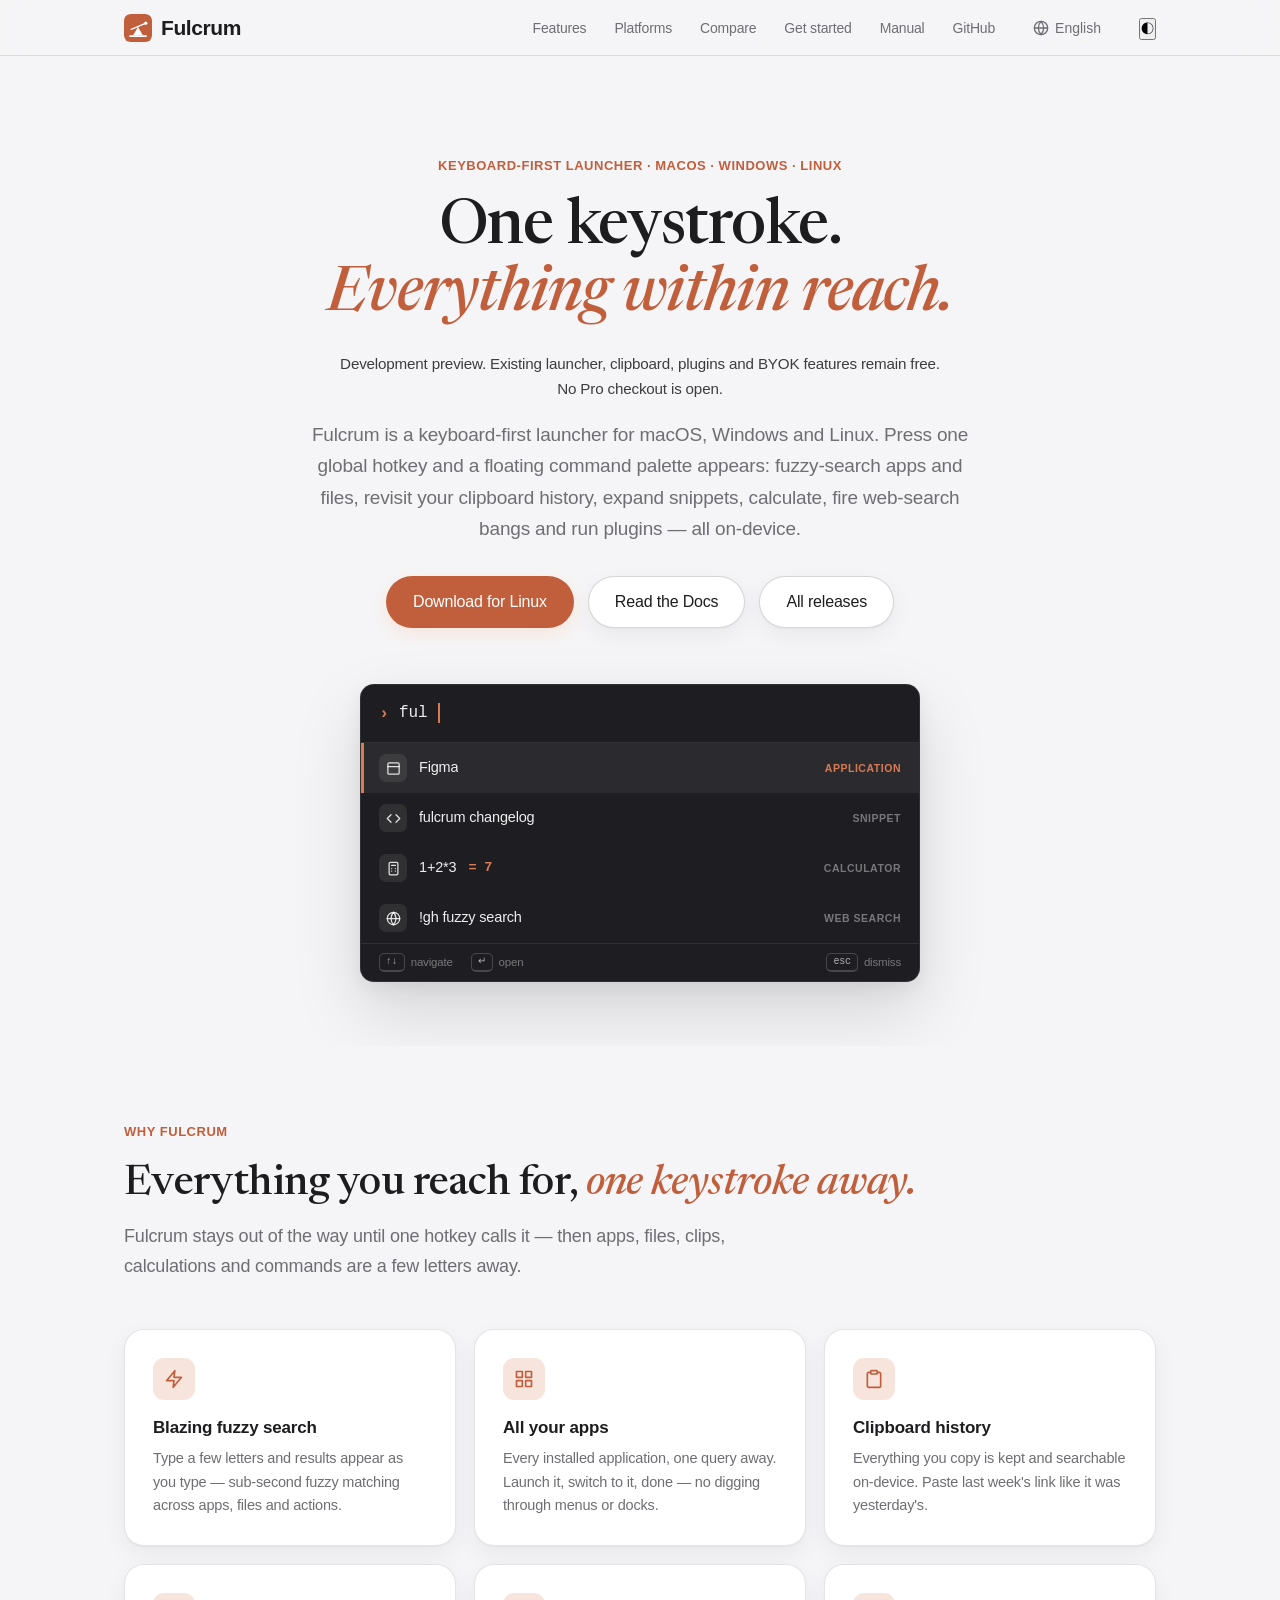
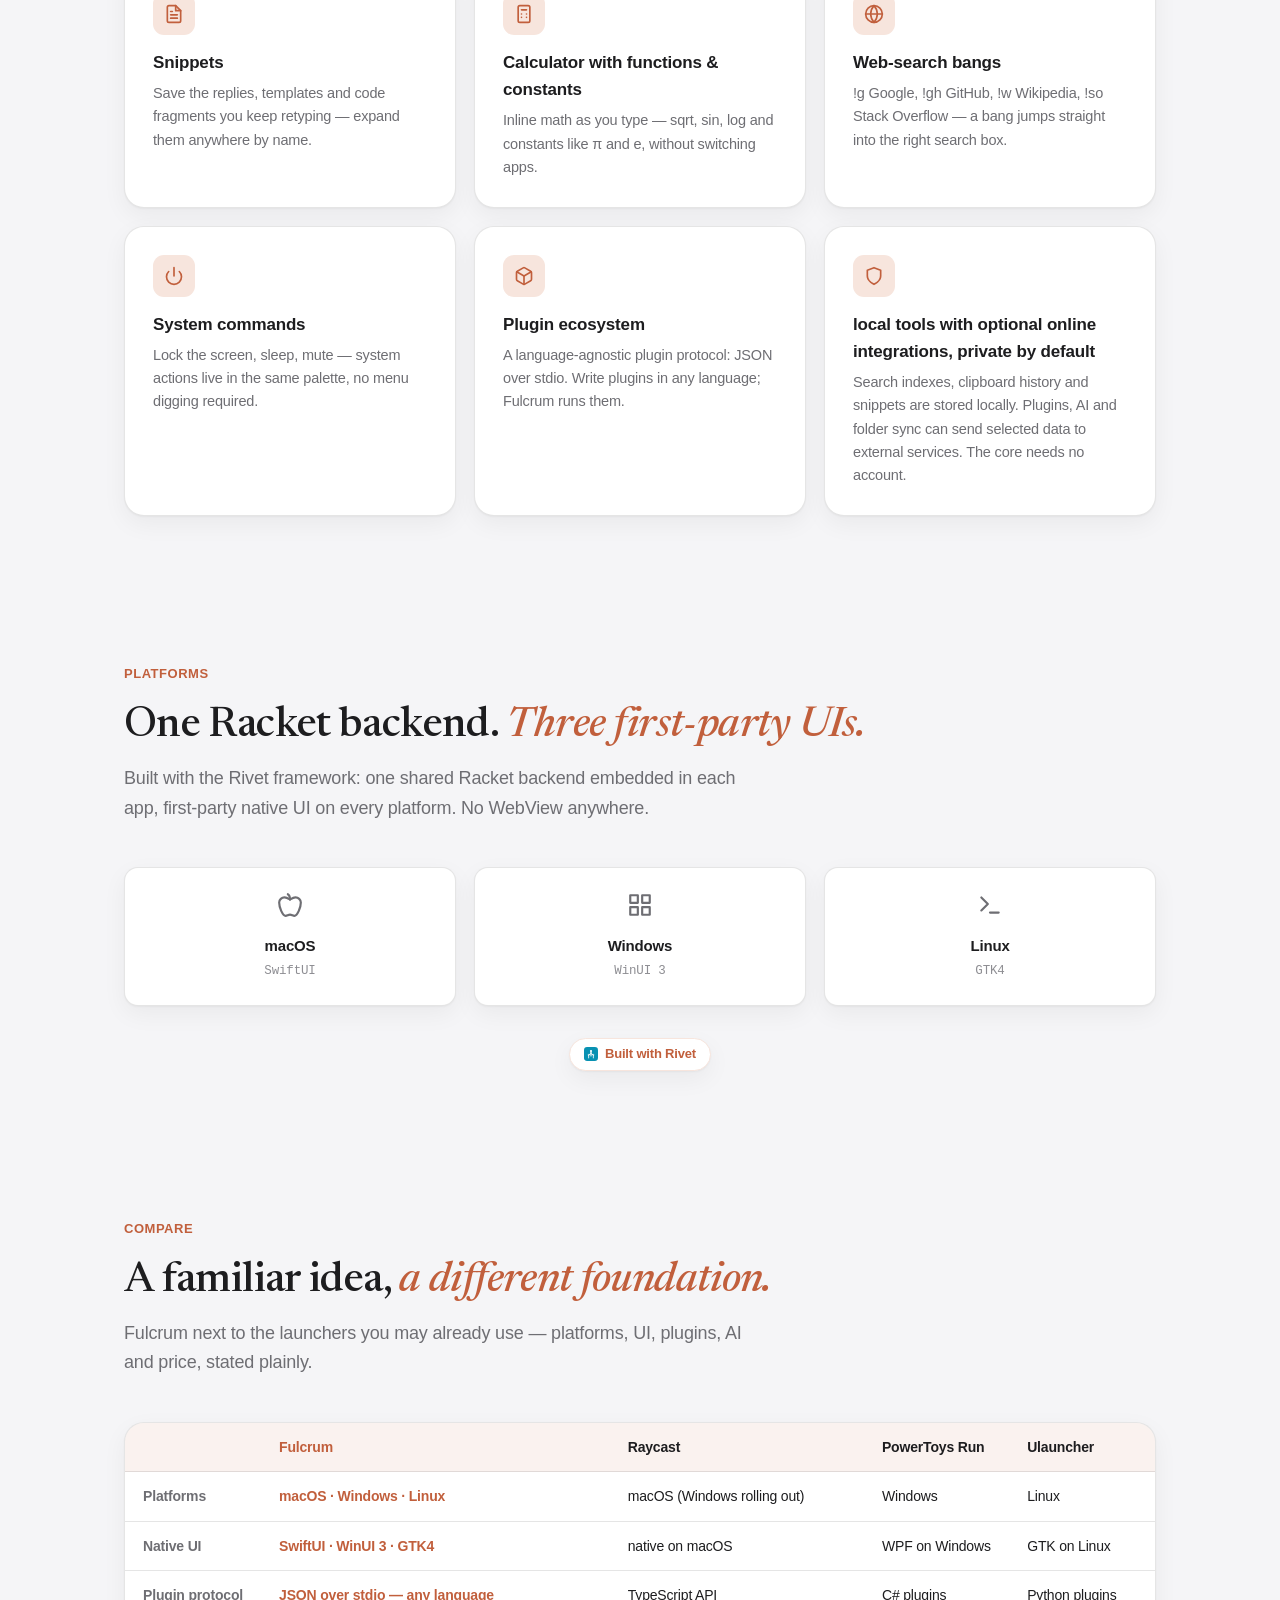
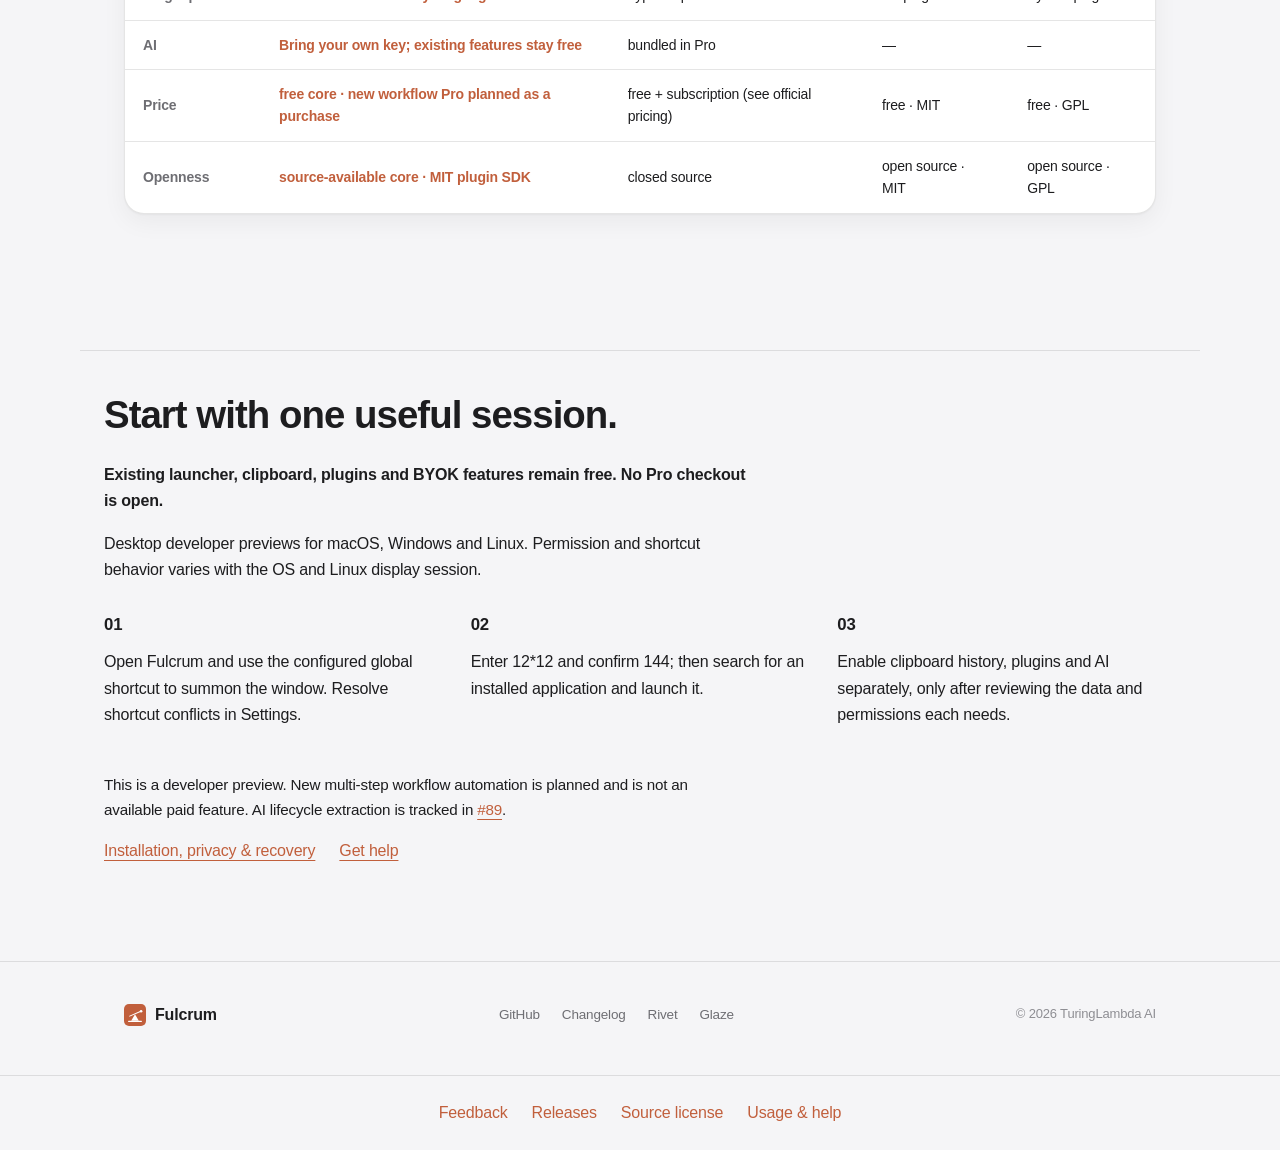
==== commit bdc5ca68: "docs: ship bilingual product use, recovery and honest availability Update customer homepage and manu" ====
--- a/site/index.html
+++ b/site/index.html
@@ -5,17 +5,17 @@
     <meta charset="UTF-8">
     <meta name="viewport" content="width=device-width, initial-scale=1.0">
     <title>Fulcrum 支点 — 一次按键，直达一切。</title>
-    <meta name="description" content="Fulcrum（支点）是 macOS、Windows 与 Linux 上的键盘优先启动器：一个全局热键唤出浮动命令面板——模糊搜索应用与文件、剪贴板历史、片段、计算、网络搜索 bang 与插件，100% 本机运行。">
+    <meta name="description" content="Fulcrum（支点）是 macOS、Windows 与 Linux 上的键盘优先启动器：一个全局热键唤出浮动命令面板——模糊搜索应用与文件、剪贴板历史、片段、计算、网络搜索 bang 与插件，本地工具与可选在线集成。">
     <link rel="canonical" href="https://fulcrum.jrtx.site/">
     <meta name="theme-color" content="#c15f3c">
     <meta property="og:type" content="website">
     <meta property="og:site_name" content="Fulcrum">
     <meta property="og:title" content="Fulcrum — One keystroke. Everything within reach.">
-    <meta property="og:description" content="Fulcrum is a keyboard-first launcher for macOS, Windows and Linux. One global hotkey opens a floating command palette: fuzzy-search apps and files, clipboard history, snippets, calculation, web-search bangs and plugins — 100% on-device.">
+    <meta property="og:description" content="Fulcrum is a keyboard-first launcher for macOS, Windows and Linux. One global hotkey opens a floating command palette: fuzzy-search apps and files, clipboard history, snippets, calculation, web-search bangs and plugins — local tools with optional online integrations.">
     <meta property="og:url" content="https://fulcrum.jrtx.site/">
     <meta name="twitter:card" content="summary">
     <meta name="twitter:title" content="Fulcrum — One keystroke. Everything within reach.">
-    <meta name="twitter:description" content="Fulcrum is a keyboard-first launcher for macOS, Windows and Linux. One global hotkey opens a floating command palette: apps, files, clipboard history, snippets, calculation, web-search bangs and plugins — 100% on-device.">
+    <meta name="twitter:description" content="Fulcrum is a keyboard-first launcher for macOS, Windows and Linux. One global hotkey opens a floating command palette: apps, files, clipboard history, snippets, calculation, web-search bangs and plugins — local tools with optional online integrations.">
     <script>
         // Anti-flash: set the theme before the stylesheet paints — from
         // localStorage when the user has picked manually, otherwise from the
@@ -62,6 +62,13 @@
   #product-support a:focus-visible { outline:2px solid currentColor; outline-offset:4px; }
   html:lang(en) #product-support .support-zh, html:lang(zh) #product-support .support-en { display:none; }
 </style>
+<style id="product-start-style">
+.product-availability{font-size:.95rem;line-height:1.65;max-width:72ch;margin:18px 0;opacity:.85} .hero .product-availability{margin-left:auto;margin-right:auto}
+.product-start{max-width:1120px;margin:64px auto;padding:32px 24px;border-top:1px solid var(--border,#aaa);font:inherit;line-height:1.65}
+.product-start h2{font-size:clamp(1.7rem,3vw,2.4rem);letter-spacing:-.025em;margin:0 0 16px}.product-start h3{font-size:1.05rem;margin:0 0 10px}.product-start p{margin:0 0 16px;max-width:74ch}.product-start-grid{display:grid;grid-template-columns:repeat(3,minmax(0,1fr));gap:28px;margin:28px 0}.product-start a{text-decoration:underline;text-underline-offset:4px;overflow-wrap:anywhere}.product-start a:focus-visible{outline:2px solid currentColor;outline-offset:5px}.product-start .start-links{display:flex;gap:16px 24px;flex-wrap:wrap}.product-start .start-status{font-weight:600}.product-start .start-limits{font-size:.95em}
+html:lang(en) .reader-zh,html:lang(zh) .reader-en{display:none!important}@media(max-width:700px){.product-start{margin:40px auto;padding:24px 20px}.product-start-grid{grid-template-columns:1fr;gap:18px}}
+</style>
+<style>.lang-menu li.lang-choice{padding:0}.lang-menu .lang-choice button{display:block;width:100%;padding:8px 12px;border:0;background:transparent;color:inherit;font:inherit;text-align:left;cursor:pointer}.lang-menu .lang-choice button:focus-visible{outline:2px solid currentColor;outline-offset:-2px;border-radius:4px}</style>
 </head>
 
 <body>
@@ -83,7 +90,7 @@
                 <li><a href="#features" class="optional" data-i18n="nav.features">功能</a></li>
                 <li><a href="#platforms" class="optional" data-i18n="nav.platforms">平台</a></li>
                 <li><a href="#compare" class="optional" data-i18n="nav.compare">对比</a></li>
-                <li><a href="#pricing" class="optional" data-i18n="nav.pricing">价格</a></li>
+                <li><a href="#start-here" class="optional" data-i18n="nav.pricing">开始使用</a></li>
                 <li><a href="guide.html" data-i18n="nav.guide">手册</a></li>
                 <li><a href="https://github.com/turinglambdaai/fulcrum" class="optional">GitHub</a></li>
                 <li class="lang-dropdown-wrapper">
@@ -96,8 +103,8 @@
                         <span id="current-lang-label">English</span>
                     </button>
                     <ul class="lang-menu">
-                        <li onclick="setLanguage('en')">English</li>
-                        <li onclick="setLanguage('zh')">简体中文</li>
+                        <li class="lang-choice"><button type="button" onclick="setLanguage('en')">English</button></li>
+                        <li class="lang-choice"><button type="button" onclick="setLanguage('zh')">简体中文</button></li>
                     </ul>
                 </li>
                 <li><button class="theme-btn" id="theme-btn" type="button" aria-label="Toggle theme">◐</button></li>
@@ -113,6 +120,7 @@
                 <span data-i18n="hero.h1a">一次按键，</span>
                 <span class="accent" data-i18n="hero.h1b">直达一切。</span>
             </h1>
+<p class="reader-en product-availability" lang="en">Development preview. Existing launcher, clipboard, plugins and BYOK features remain free. No Pro checkout is open.</p><p class="reader-zh product-availability" lang="zh">开发预览。已有启动器、剪贴板、插件和 BYOK 功能保持免费；尚未开放 Pro 购买。</p>
             <p class="lead animate-on-scroll" data-i18n="hero.lead">Fulcrum（支点）是 macOS、Windows 与 Linux 上的键盘优先启动器。按下全局热键，浮出命令面板：模糊搜索应用与文件、回溯剪贴板历史、展开片段、随手计算、发起网络搜索、运行插件——一切都在本机完成。</p>
 
             <div class="hero-buttons animate-on-scroll">
@@ -240,8 +248,8 @@
                     <div class="card-icon">
                         <svg width="20" height="20" viewBox="0 0 24 24" fill="none" stroke="currentColor" stroke-width="2" stroke-linecap="round" stroke-linejoin="round"><path d="M12 22s8-4 8-10V5l-8-3-8 3v7c0 6 8 10 8 10z"/></svg>
                     </div>
-                    <h3 data-i18n="features.f9-title">100% 本机运行，默认私有</h3>
-                    <p data-i18n="features.f9-body">搜索索引、剪贴板历史与片段永不离开你的机器。核心功能无需注册账号。</p>
+                    <h3 data-i18n="features.f9-title">本地工具与可选在线集成，默认私有</h3>
+                    <p data-i18n="features.f9-body">搜索索引、剪贴板历史与片段保存在本地。插件、AI 与文件夹同步可将选定数据发送至外部服务。核心功能无需注册账号。</p>
                 </div>
             </div>
         </div>
@@ -369,46 +377,13 @@
     </section>
 
     <!-- Pricing -->
-    <section id="pricing">
-        <div class="container">
-            <span class="eyebrow animate-on-scroll" data-i18n="pricing.eyebrow">价格</span>
-            <h2 class="section-title animate-on-scroll">
-                <span data-i18n="pricing.title-a">免费开始，</span>
-                <span class="accent" data-i18n="pricing.title-b">为自动化成果付费。</span>
-            </h2>
-            <p class="section-lead animate-on-scroll" data-i18n="pricing.lead">现有功能保持免费。新增工作流 Pro 首发目标 ¥128 / $19，尚未开售。</p>
-
-            <div class="pricing-grid">
-                <div class="pricing-card animate-on-scroll">
-                    <div class="plan-name" data-i18n="plan.free-name">免费版</div>
-                    <div class="plan-price">$0<span class="unit" data-i18n="plan.free-unit">永久</span></div>
-                    <ul class="plan-features">
-                        <li><span class="tick">✓</span><span data-i18n="plan.free-f1">现有启动、搜索、计算与插件</span></li>
-                        <li><span class="tick">✓</span><span data-i18n="plan.free-f2">现有剪贴板、片段与 BYOK AI</span></li>
-                        <li><span class="tick">✓</span><span data-i18n="plan.free-f3">现有本地能力与 BYO 文件夹同步</span></li>
-                    </ul>
-                </div>
-                <div class="pricing-card featured animate-on-scroll">
-                    <span class="plan-badge" data-i18n="plan.pro-badge">规划中 · 尚未开售</span>
-                    <div class="plan-name" data-i18n="plan.pro-name">专业版</div>
-                    <div class="plan-price">¥128 / $19<span class="unit" data-i18n="plan.pro-unit"> 买断目标</span></div>
-                    <div class="plan-alt" data-i18n="plan.pro-alt">含 12 个月更新；可选续购 ¥48 / $7</div>
-                    <ul class="plan-features">
-                        <li><span class="tick">○</span><span data-i18n="plan.pro-f1">多步骤工作流编辑与调试（规划）</span></li>
-                        <li><span class="tick">○</span><span data-i18n="plan.pro-f2">条件与失败恢复（规划）</span></li>
-                        <li><span class="tick">○</span><span data-i18n="plan.pro-f3">可复用批量转换（规划）</span></li>
-                        <li><span class="tick">○</span><span data-i18n="plan.pro-f4">经过验证的复杂工作流包（规划）</span></li>
-                    </ul>
-                </div>
-
-            </div>
-
-            <p class="pricing-note animate-on-scroll" data-i18n="pricing.note">不售终身更新或预售码；具体免费边界、试用与开卖门禁见页底产品与收费方案。</p>
-        </div>
-    </section>
+
 
     <!-- Footer -->
-    <footer>
+    <section id="start-here" class="product-start" aria-label="Get started / 开始使用">
+<h2 class="reader-en " lang="en">Start with one useful session.</h2><h2 class="reader-zh " lang="zh">从一次有效使用开始。</h2><p class="reader-en start-status" lang="en">Existing launcher, clipboard, plugins and BYOK features remain free. No Pro checkout is open.</p><p class="reader-zh start-status" lang="zh">已有启动器、剪贴板、插件和 BYOK 功能保持免费；尚未开放 Pro 购买。</p><p class="reader-en " lang="en">Desktop developer previews for macOS, Windows and Linux. Permission and shortcut behavior varies with the OS and Linux display session.</p><p class="reader-zh " lang="zh">提供 macOS、Windows、Linux 桌面开发预览。权限与快捷键行为取决于系统及 Linux 图形会话。</p><div class="product-start-grid"><article><h3 class="reader-en " lang="en">01</h3><h3 class="reader-zh " lang="zh">01</h3><p class="reader-en " lang="en">Open Fulcrum and use the configured global shortcut to summon the window. Resolve shortcut conflicts in Settings.</p><p class="reader-zh " lang="zh">打开 Fulcrum，用设置中的全局快捷键呼出窗口；快捷键冲突在设置中解决。</p></article><article><h3 class="reader-en " lang="en">02</h3><h3 class="reader-zh " lang="zh">02</h3><p class="reader-en " lang="en">Enter 12*12 and confirm 144; then search for an installed application and launch it.</p><p class="reader-zh " lang="zh">输入 12*12 确认得到 144，再搜索并启动一个已安装应用。</p></article><article><h3 class="reader-en " lang="en">03</h3><h3 class="reader-zh " lang="zh">03</h3><p class="reader-en " lang="en">Enable clipboard history, plugins and AI separately, only after reviewing the data and permissions each needs.</p><p class="reader-zh " lang="zh">分别按需启用剪贴板历史、插件和 AI，先了解各自需要的数据与权限。</p></article></div><p class="reader-en start-limits" lang="en">This is a developer preview. New multi-step workflow automation is planned and is not an available paid feature. AI lifecycle extraction is tracked in <a href="https://github.com/turinglambdaai/fulcrum/issues/89">#89</a>.</p><p class="reader-zh start-limits" lang="zh">当前为开发预览。新增多步骤工作流自动化仍在规划，尚不是可购买能力。AI 生命周期拆分见 <a href="https://github.com/turinglambdaai/fulcrum/issues/89">#89</a>。</p><div class="start-links"><a class="reader-en" lang="en" href="https://github.com/turinglambdaai/fulcrum/blob/main/docs/user-guide.md">Installation, privacy &amp; recovery</a><a class="reader-zh" lang="zh" href="https://github.com/turinglambdaai/fulcrum/blob/main/docs/user-guide.zh-CN.md">安装、隐私与恢复</a><a href="https://github.com/turinglambdaai/fulcrum/issues"><span class="reader-en " lang="en">Get help</span><span class="reader-zh " lang="zh">反馈与帮助</span></a></div>
+</section>
+<footer>
         <div class="footer-content">
             <div class="footer-brand">
                 <svg width="22" height="22" viewBox="0 0 512 512" fill="none">
@@ -429,7 +404,7 @@
             <div class="footer-note">© 2026 TuringLambda AI</div>
         </div>
     </footer>
-<nav id="product-support" aria-label="Support / 支持"><a href="https://github.com/turinglambdaai/fulcrum/issues"><span class="support-zh">反馈</span><span class="support-en" lang="en">Feedback</span></a> <a href="https://github.com/turinglambdaai/fulcrum/releases"><span class="support-zh">发布与更新</span><span class="support-en" lang="en">Releases</span></a> <a href="https://github.com/turinglambdaai/fulcrum/blob/main/LICENSE"><span class="support-zh">源码许可</span><span class="support-en" lang="en">Source license</span></a> <a class="support-zh" href="https://github.com/turinglambdaai/fulcrum/blob/main/PRICING.zh-CN.md">产品与收费方案</a> <a class="support-en" lang="en" href="https://github.com/turinglambdaai/fulcrum/blob/main/PRICING.md">Product & pricing</a></nav>
+<nav id="product-support" aria-label="Support / 支持"><a href="https://github.com/turinglambdaai/fulcrum/issues"><span class="support-zh">反馈</span><span class="support-en" lang="en">Feedback</span></a> <a href="https://github.com/turinglambdaai/fulcrum/releases"><span class="support-zh">发布与更新</span><span class="support-en" lang="en">Releases</span></a> <a href="https://github.com/turinglambdaai/fulcrum/blob/main/LICENSE"><span class="support-zh">源码许可</span><span class="support-en" lang="en">Source license</span></a> <a class="support-zh" href="https://github.com/turinglambdaai/fulcrum/blob/main/docs/user-guide.zh-CN.md">使用与帮助</a> <a class="support-en" lang="en" href="https://github.com/turinglambdaai/fulcrum/blob/main/docs/user-guide.md">Usage & help</a></nav>
 
     <script>
         // Platform-aware direct download: point the hero CTA at the stable
@@ -473,7 +448,7 @@
             var LEGACY_LANGUAGE_KEY = 'site-lang';
 
             var zh = {
-                "nav.features": "功能", "nav.platforms": "平台", "nav.compare": "对比", "nav.pricing": "价格", "nav.guide": "手册",
+                "nav.features": "功能", "nav.platforms": "平台", "nav.compare": "对比", "nav.pricing": "开始使用", "nav.guide": "手册",
                 "hero.eyebrow": "键盘优先的启动器 · macOS · Windows · Linux",
                 "hero.h1a": "一次按键，", "hero.h1b": "直达一切。",
                 "hero.lead": "Fulcrum（支点）是 macOS、Windows 与 Linux 上的键盘优先启动器。按下全局热键，浮出命令面板：模糊搜索应用与文件、回溯剪贴板历史、展开片段、随手计算、发起网络搜索、运行插件——一切都在本机完成。",
@@ -504,8 +479,8 @@
                 "features.f7-body": "锁屏、睡眠、静音——系统操作也在同一块面板里，不必翻菜单。",
                 "features.f8-title": "插件生态",
                 "features.f8-body": "语言无关的插件协议：JSON over stdio。用什么语言写插件都行，Fulcrum 负责运行。",
-                "features.f9-title": "100% 本机运行，默认私有",
-                "features.f9-body": "搜索索引、剪贴板历史与片段永不离开你的机器。核心功能无需注册账号。",
+                "features.f9-title": "本地工具与可选在线集成，默认私有",
+                "features.f9-body": "搜索索引、剪贴板历史与片段保存在本地。插件、AI 与文件夹同步可将选定数据发送至外部服务。核心功能无需注册账号。",
                 "platforms.eyebrow": "跨平台",
                 "platforms.title-a": "一个 Racket 后端。", "platforms.title-b": "三套一等原生 UI。",
                 "platforms.lead": "基于 Rivet 框架构建：一个共享的 Racket 后端嵌入每个应用，每个平台都是一等原生 UI。没有任何 WebView。",
@@ -519,21 +494,21 @@
                 "compare.r4-fulcrum": "自带密钥（BYOK），现有能力免费", "compare.r4-raycast": "Pro 内置",
                 "compare.r5-label": "价格", "compare.r5-fulcrum": "核心免费 · 新工作流 Pro 买断规划", "compare.r5-raycast": "免费 + 订阅（以官网为准）", "compare.r5-pt": "免费 · MIT", "compare.r5-ulauncher": "免费 · GPL",
                 "compare.r6-label": "开放性", "compare.r6-fulcrum": "核心源码可见 · MIT 插件 SDK", "compare.r6-raycast": "闭源", "compare.r6-pt": "开源 · MIT", "compare.r6-ulauncher": "开源 · GPL",
-                "pricing.eyebrow": "价格",
-                "pricing.title-a": "免费开始，", "pricing.title-b": "为自动化成果付费。",
-                "pricing.lead": "现有功能保持免费。新增工作流 Pro 首发目标 ¥128 / $19，尚未开售。",
-                "plan.free-name": "免费版", "plan.free-unit": "永久",
-                "plan.free-f1": "现有启动、搜索、计算与插件", "plan.free-f2": "现有剪贴板、片段与 BYOK AI", "plan.free-f3": "现有本地能力与 BYO 文件夹同步",
-                "plan.pro-badge": "规划中 · 尚未开售", "plan.pro-name": "专业版", "plan.pro-unit": " 买断目标", "plan.pro-alt": "含 12 个月更新；可选续购 ¥48 / $7",
-                "plan.pro-f1": "多步骤工作流编辑与调试（规划）", "plan.pro-f2": "条件与失败恢复（规划）", "plan.pro-f3": "可复用批量转换（规划）", "plan.pro-f4": "经过验证的复杂工作流包（规划）",
-                "plan.team-name": "团队版", "plan.team-unit": "/用户/月",
-                "plan.team-f1": "包含 Pro 全部功能", "plan.team-f2": "团队共享片段", "plan.team-f3": "许可证管理", "plan.team-f4": "SSO——后续支持",
-                "pricing.note": "不售终身更新或预售码；具体免费边界、试用与开卖门禁见页底产品与收费方案。",
+
+
+
+
+
+
+
+
+
+
                 "footer.changelog": "更新日志"
             };
 
             var en = {
-                "nav.features": "Features", "nav.platforms": "Platforms", "nav.compare": "Compare", "nav.pricing": "Pricing", "nav.guide": "Manual",
+                "nav.features": "Features", "nav.platforms": "Platforms", "nav.compare": "Compare", "nav.pricing": "Get started", "nav.guide": "Manual",
                 "hero.eyebrow": "Keyboard-first launcher · macOS · Windows · Linux",
                 "hero.h1a": "One keystroke.", "hero.h1b": "Everything within reach.",
                 "hero.lead": "Fulcrum is a keyboard-first launcher for macOS, Windows and Linux. Press one global hotkey and a floating command palette appears: fuzzy-search apps and files, revisit your clipboard history, expand snippets, calculate, fire web-search bangs and run plugins — all on-device.",
@@ -564,8 +539,8 @@
                 "features.f7-body": "Lock the screen, sleep, mute — system actions live in the same palette, no menu digging required.",
                 "features.f8-title": "Plugin ecosystem",
                 "features.f8-body": "A language-agnostic plugin protocol: JSON over stdio. Write plugins in any language; Fulcrum runs them.",
-                "features.f9-title": "100% on-device, private by default",
-                "features.f9-body": "Search indexes, clipboard history and snippets never leave your machine. The core needs no account.",
+                "features.f9-title": "local tools with optional online integrations, private by default",
+                "features.f9-body": "Search indexes, clipboard history and snippets are stored locally. Plugins, AI and folder sync can send selected data to external services. The core needs no account.",
                 "platforms.eyebrow": "Platforms",
                 "platforms.title-a": "One Racket backend.", "platforms.title-b": "Three first-party UIs.",
                 "platforms.lead": "Built with the Rivet framework: one shared Racket backend embedded in each app, first-party native UI on every platform. No WebView anywhere.",
@@ -579,27 +554,27 @@
                 "compare.r4-fulcrum": "Bring your own key; existing features stay free", "compare.r4-raycast": "bundled in Pro",
                 "compare.r5-label": "Price", "compare.r5-fulcrum": "free core · new workflow Pro planned as a purchase", "compare.r5-raycast": "free + subscription (see official pricing)", "compare.r5-pt": "free · MIT", "compare.r5-ulauncher": "free · GPL",
                 "compare.r6-label": "Openness", "compare.r6-fulcrum": "source-available core · MIT plugin SDK", "compare.r6-raycast": "closed source", "compare.r6-pt": "open source · MIT", "compare.r6-ulauncher": "open source · GPL",
-                "pricing.eyebrow": "Pricing",
-                "pricing.title-a": "Start free.", "pricing.title-b": "Pay for new automation.",
-                "pricing.lead": "Existing features stay free. New workflow Pro launch target: ¥128 / $19. Not on sale.",
-                "plan.free-name": "Free", "plan.free-unit": "forever",
-                "plan.free-f1": "Existing launch, search, calculation and plugins", "plan.free-f2": "Existing clipboard, snippets and BYOK AI", "plan.free-f3": "Existing local features and BYO-folder sync",
-                "plan.pro-badge": "Planned · not on sale", "plan.pro-name": "Pro", "plan.pro-unit": " purchase target", "plan.pro-alt": "12 months of updates; optional renewal ¥48 / $7",
-                "plan.pro-f1": "Multi-step workflow editor and debugger (planned)", "plan.pro-f2": "Conditions and failure recovery (planned)", "plan.pro-f3": "Reusable batch transformations (planned)", "plan.pro-f4": "Validated complex workflow packs (planned)",
-                "plan.team-name": "Team", "plan.team-unit": "/user/mo",
-                "plan.team-f1": "Everything in Pro", "plan.team-f2": "Shared team snippets", "plan.team-f3": "License management", "plan.team-f4": "SSO — coming later",
-                "pricing.note": "No lifetime updates or presales. Follow Product & pricing below for free boundaries, trial and launch gates.",
+
+
+
+
+
+
+
+
+
+
                 "footer.changelog": "Changelog"
             };
 
             var pageMetadata = {
                 en: {
                     title: 'Fulcrum — One keystroke. Everything within reach.',
-                    description: 'Fulcrum is a keyboard-first launcher for macOS, Windows and Linux. One global hotkey opens a floating command palette: fuzzy-search apps and files, clipboard history, snippets, calculation, web-search bangs and plugins — 100% on-device.'
+                    description: 'Fulcrum is a keyboard-first launcher for macOS, Windows and Linux. One global hotkey opens a floating command palette: fuzzy-search apps and files, clipboard history, snippets, calculation, web-search bangs and plugins — local tools with optional online integrations.'
                 },
                 zh: {
                     title: 'Fulcrum 支点 — 一次按键，直达一切。',
-                    description: 'Fulcrum（支点）是 macOS、Windows 与 Linux 上的键盘优先启动器：一个全局热键唤出浮动命令面板——模糊搜索应用与文件、剪贴板历史、片段、计算、网络搜索 bang 与插件，100% 本机运行。'
+                    description: 'Fulcrum（支点）是 macOS、Windows 与 Linux 上的键盘优先启动器：一个全局热键唤出浮动命令面板——模糊搜索应用与文件、剪贴板历史、片段、计算、网络搜索 bang 与插件，本地工具与可选在线集成。'
                 }
             };
 
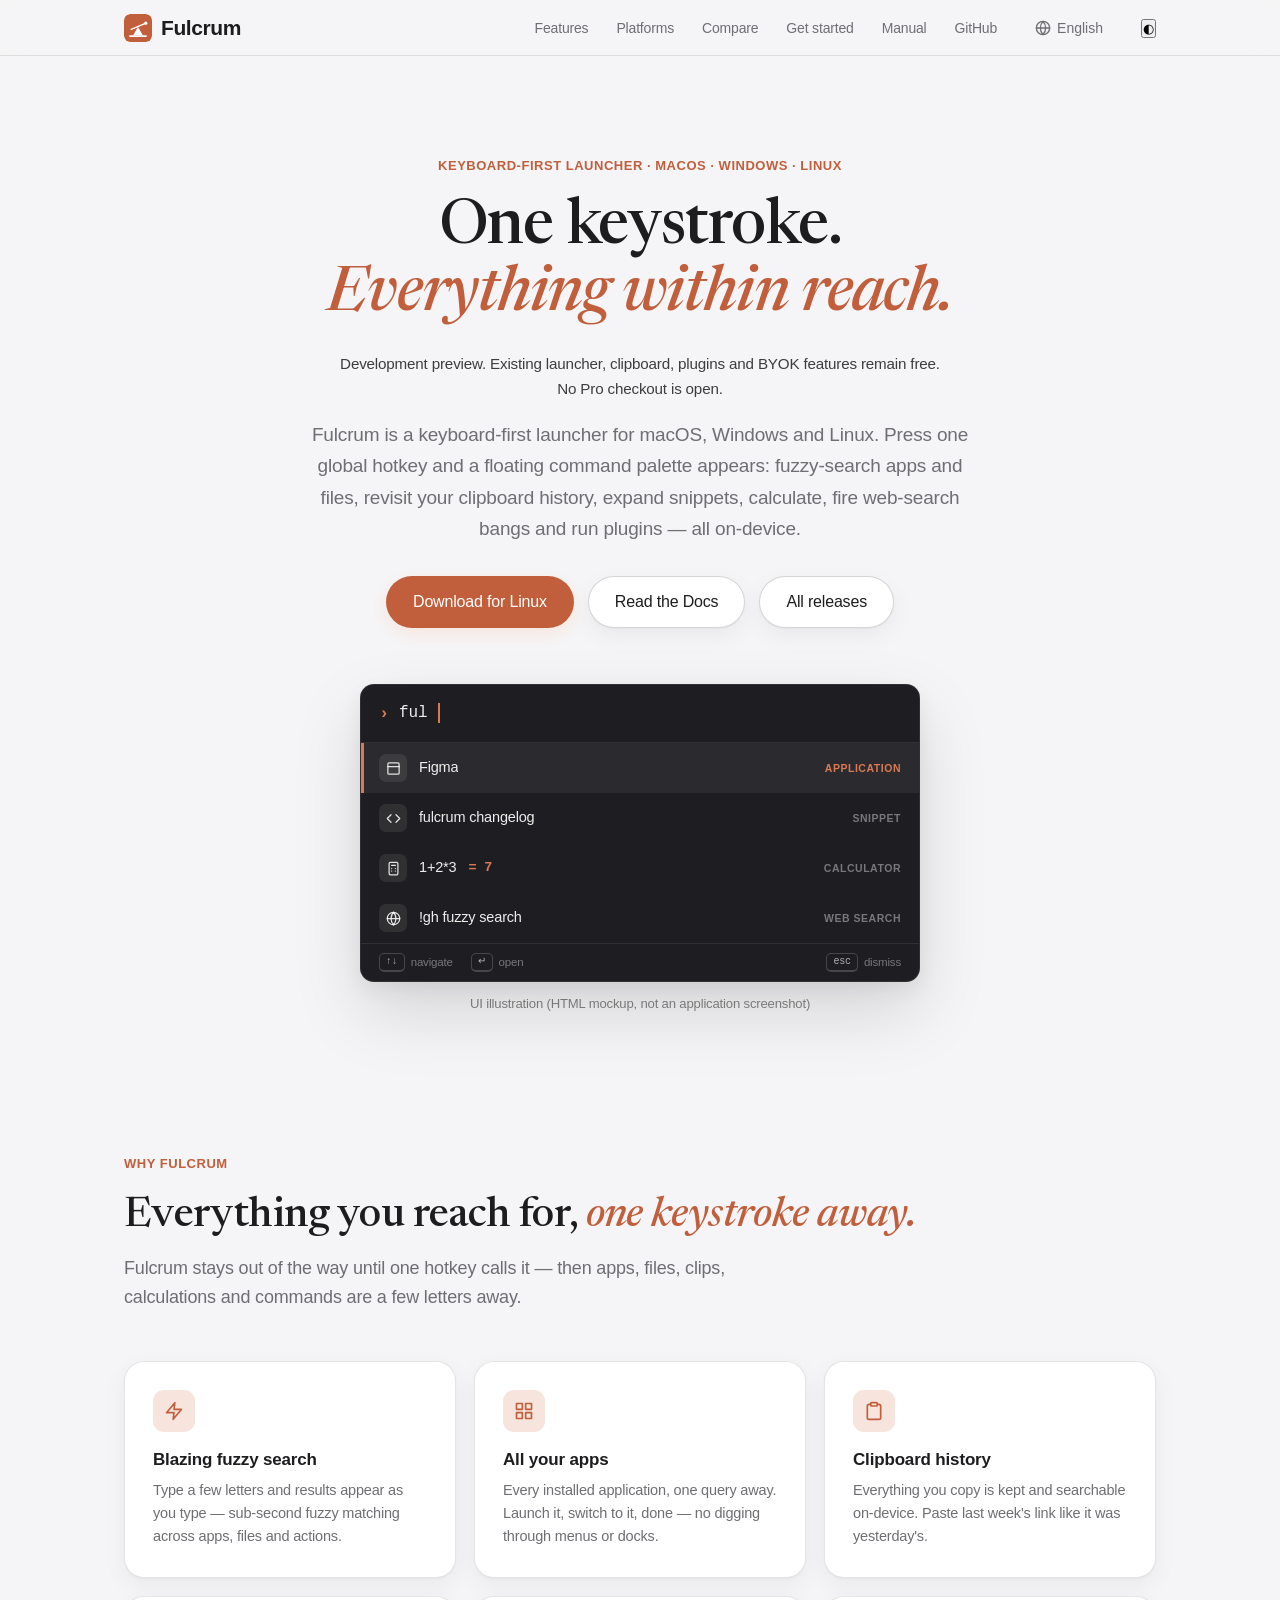
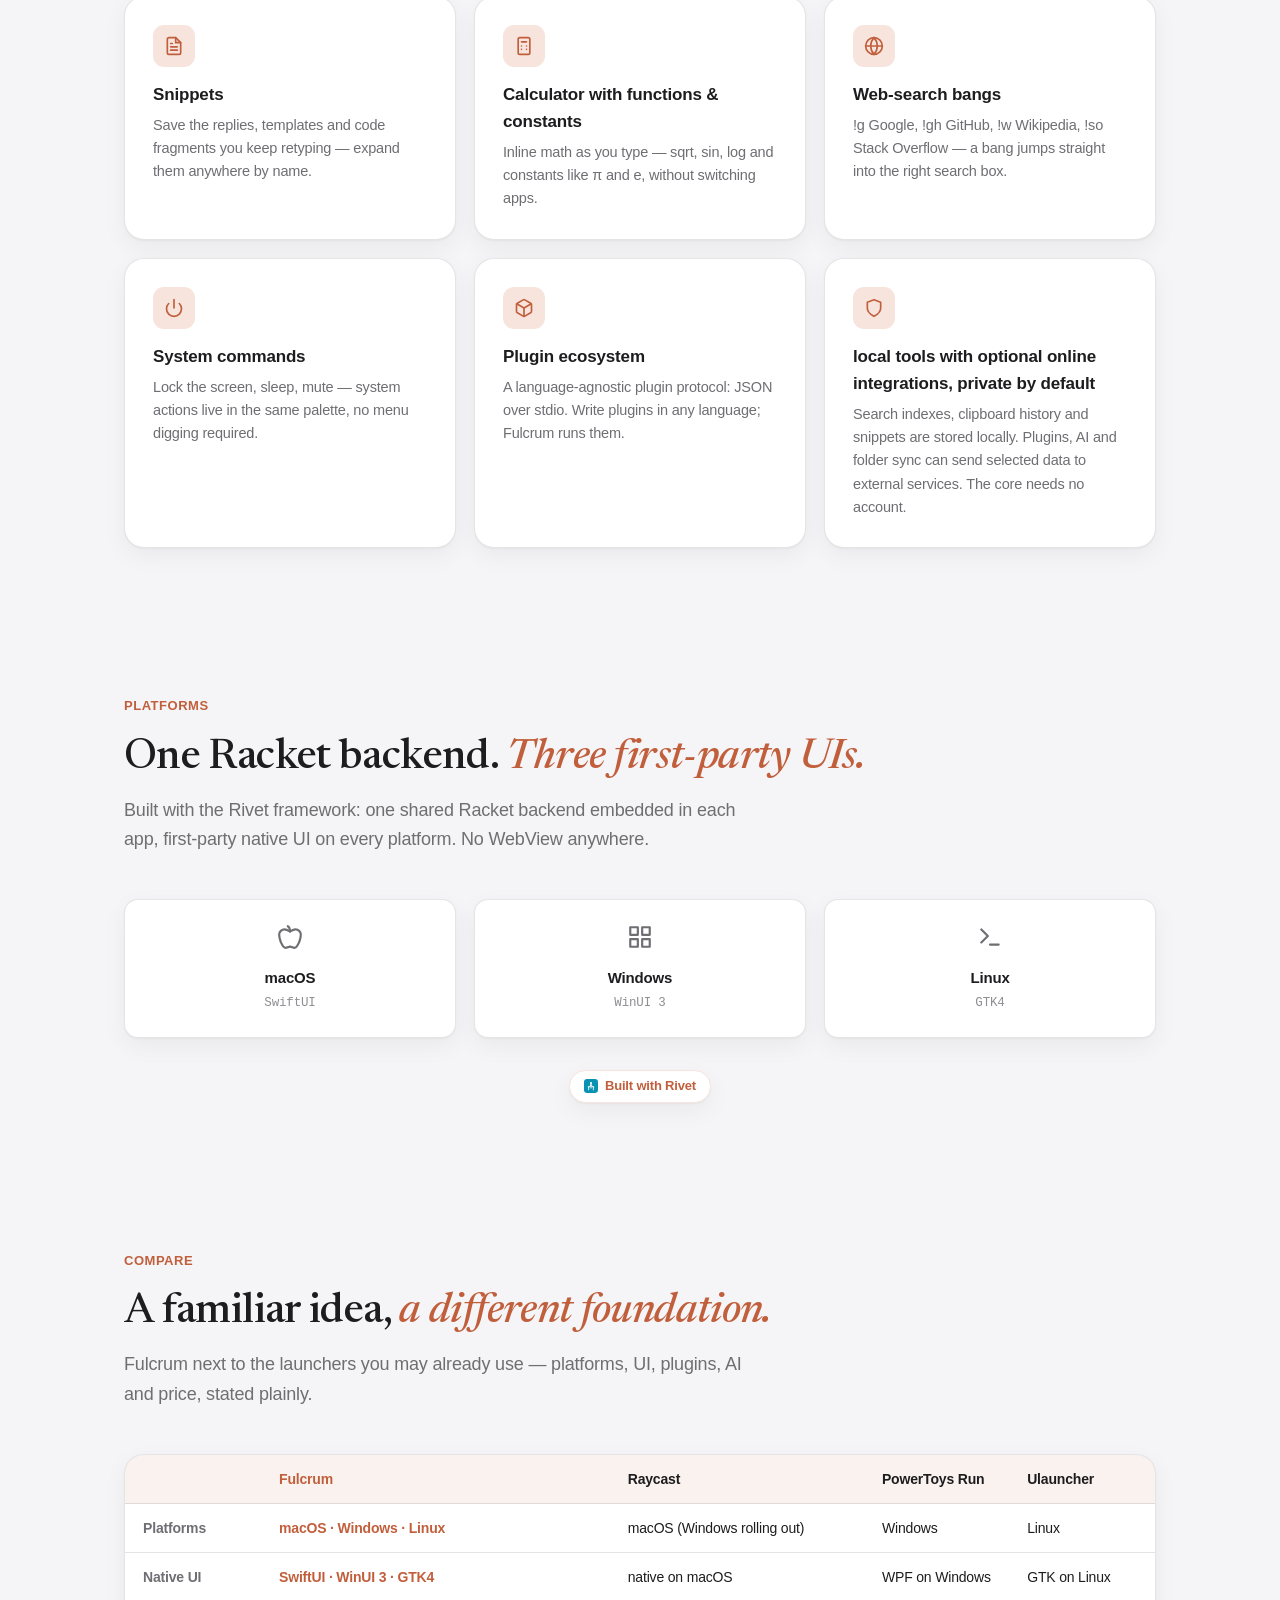
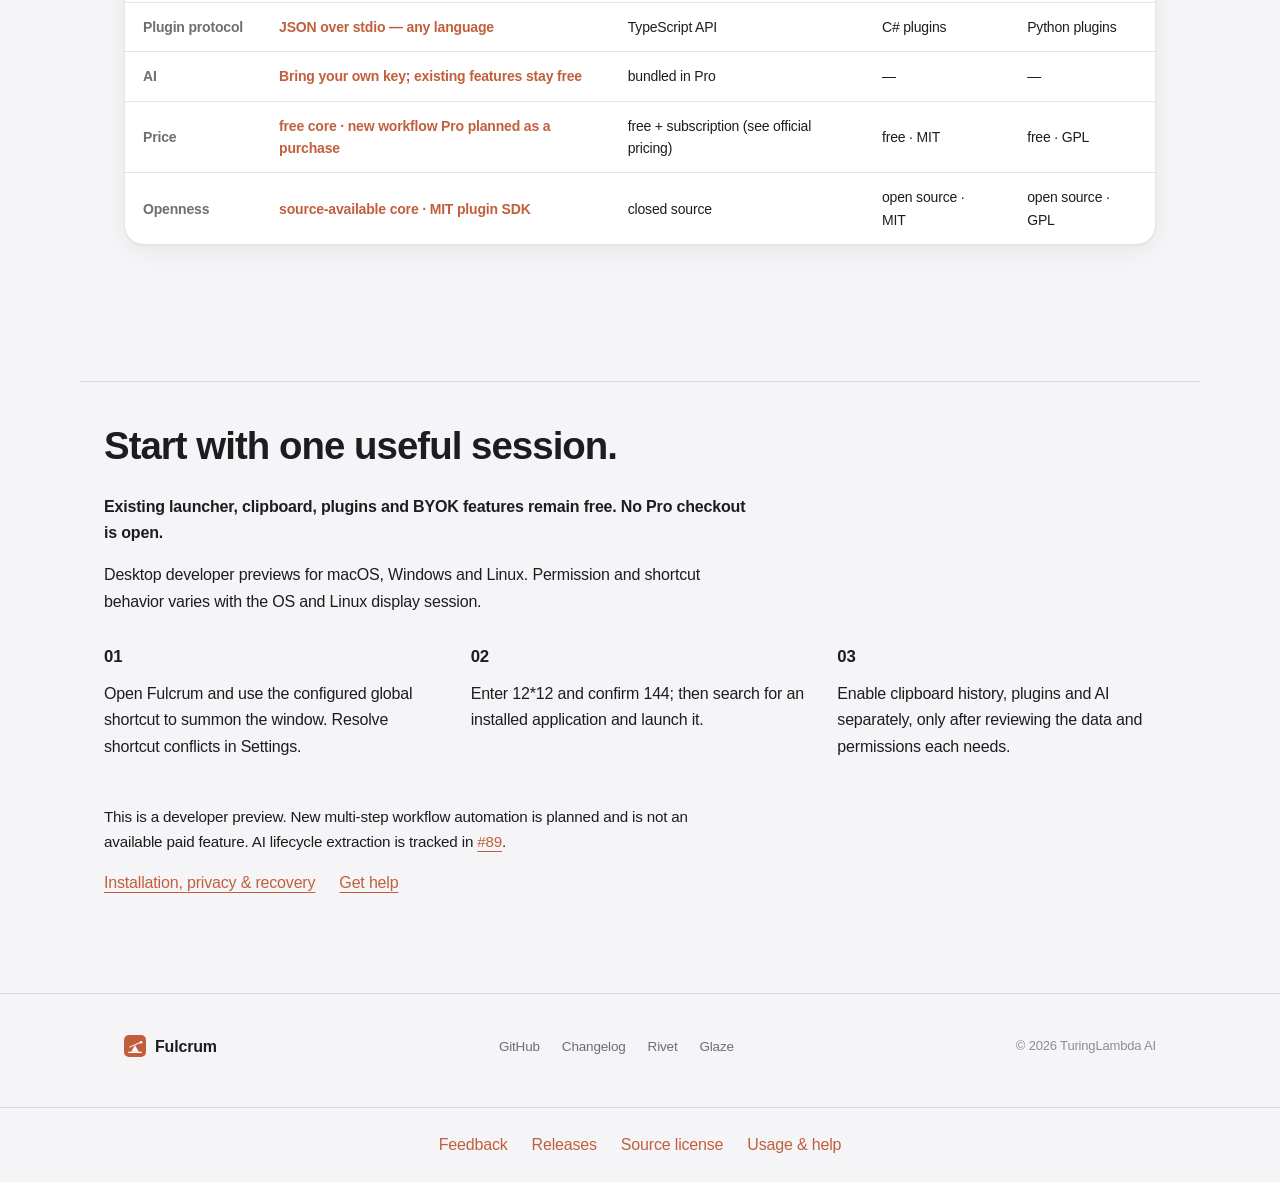
==== commit 4a8f0551: "docs(site): label HTML launcher mock and link directly to manual" ====
--- a/site/index.html
+++ b/site/index.html
@@ -63,7 +63,8 @@
   html:lang(en) #product-support .support-zh, html:lang(zh) #product-support .support-en { display:none; }
 </style>
 <style id="product-start-style">
-.product-availability{font-size:.95rem;line-height:1.65;max-width:72ch;margin:18px 0;opacity:.85} .hero .product-availability{margin-left:auto;margin-right:auto}
+.product-availability{font-size:.95rem;line-height:1.65;max-width:72ch;margin:18px 0;opacity:.85}
+.hero-demo-caption{margin:12px auto 0;text-align:center;font-size:.82rem;line-height:1.5;color:var(--muted,var(--text-muted,#777));opacity:.9} .hero .product-availability{margin-left:auto;margin-right:auto}
 .product-start{max-width:1120px;margin:64px auto;padding:32px 24px;border-top:1px solid var(--border,#aaa);font:inherit;line-height:1.65}
 .product-start h2{font-size:clamp(1.7rem,3vw,2.4rem);letter-spacing:-.025em;margin:0 0 16px}.product-start h3{font-size:1.05rem;margin:0 0 10px}.product-start p{margin:0 0 16px;max-width:74ch}.product-start-grid{display:grid;grid-template-columns:repeat(3,minmax(0,1fr));gap:28px;margin:28px 0}.product-start a{text-decoration:underline;text-underline-offset:4px;overflow-wrap:anywhere}.product-start a:focus-visible{outline:2px solid currentColor;outline-offset:5px}.product-start .start-links{display:flex;gap:16px 24px;flex-wrap:wrap}.product-start .start-status{font-weight:600}.product-start .start-limits{font-size:.95em}
 html:lang(en) .reader-zh,html:lang(zh) .reader-en{display:none!important}@media(max-width:700px){.product-start{margin:40px auto;padding:24px 20px}.product-start-grid{grid-template-columns:1fr;gap:18px}}
@@ -125,12 +126,12 @@
 
             <div class="hero-buttons animate-on-scroll">
                 <a href="https://github.com/turinglambdaai/fulcrum/releases/latest/download/fulcrum-macos-arm64.dmg" class="btn btn-primary" data-i18n="hero.cta-primary">下载 macOS 版</a>
-                <a href="https://github.com/turinglambdaai/fulcrum/tree/main/docs" class="btn btn-secondary" data-i18n="hero.cta-docs">阅读文档</a>
+                <a href="guide.html" class="btn btn-secondary" data-i18n="hero.cta-docs">阅读文档</a>
                 <a href="https://github.com/turinglambdaai/fulcrum/releases" class="btn btn-secondary" data-i18n="hero.all-releases">全部版本</a>
             </div>
 
             <div class="hero-visual animate-on-scroll">
-                <div class="launcher">
+                <div class="launcher" role="img" aria-labelledby="hero-demo-caption">
                     <div class="launcher-search">
                         <span class="launcher-chevron" aria-hidden="true">›</span>
                         <span class="launcher-query">ful</span>
@@ -173,6 +174,7 @@
                         <span class="launcher-hint launcher-hint-right"><span class="launcher-kbd">esc</span><span data-i18n="launcher.hint-dismiss">关闭</span></span>
                     </div>
                 </div>
+                <p class="hero-demo-caption" id="hero-demo-caption" data-i18n="hero.demo-caption">界面示意（HTML 模型，并非实际软件截图）</p>
             </div>
         </div>
     </section>
@@ -417,10 +419,13 @@
             // Linux UAs reveal ARM; macOS UAs do not, so mac defaults to the
             // Apple Silicon build (the majority); Chromium refines below.
             var arch = os === 'linux' && /aarch64|arm/i.test(ua) ? 'arm64' : (os === 'linux' ? 'x64' : 'arm64');
+            // Linux ships the portable tar.gz as the direct download; the
+            // native installers (deb/rpm/AppImage) return with the next
+            // release once the upstream packaging fix is pinned.
             var file = {
                 mac: 'fulcrum-macos-' + arch + '.dmg',
                 win: 'fulcrum-windows-x64.msi',
-                linux: 'fulcrum-linux-' + arch + '.AppImage'
+                linux: 'fulcrum-linux-' + arch + '.tar.gz'
             }[os];
             var url = BASE + file;
             var key = 'hero.cta-' + { mac: 'mac', win: 'win', linux: 'linux' }[os];
@@ -433,7 +438,7 @@
                     if (!h || /Windows/i.test(h.platform || '')) return; // windows ships x64-only
                     var a = h.architecture === 'arm' ? 'arm64' : (h.architecture === 'x86' ? 'x64' : null);
                     if (!a || a === arch) return;
-                    var f = os === 'mac' ? 'fulcrum-macos-' + a + '.dmg' : 'fulcrum-linux-' + a + '.AppImage';
+                    var f = os === 'mac' ? 'fulcrum-macos-' + a + '.dmg' : 'fulcrum-linux-' + a + '.tar.gz';
                     document.querySelectorAll('a[href="' + url + '"]').forEach(function (x) { x.href = BASE + f; });
                 }).catch(function () {});
             }
@@ -454,7 +459,7 @@
                 "hero.lead": "Fulcrum（支点）是 macOS、Windows 与 Linux 上的键盘优先启动器。按下全局热键，浮出命令面板：模糊搜索应用与文件、回溯剪贴板历史、展开片段、随手计算、发起网络搜索、运行插件——一切都在本机完成。",
                 "hero.cta-primary": "下载 macOS 版", "hero.cta-docs": "阅读文档",
                 "hero.cta-mac": "下载 macOS 版", "hero.cta-win": "下载 Windows 版", "hero.cta-linux": "下载 Linux 版",
-                "hero.all-releases": "全部版本",
+                "hero.all-releases": "全部版本", "hero.demo-caption": "界面示意（HTML 模型，并非实际软件截图）",
                 "launcher.row1-kind": "应用",
                 "launcher.row2-title": "fulcrum 更新日志", "launcher.row2-kind": "片段",
                 "launcher.row3-kind": "计算器",
@@ -514,7 +519,7 @@
                 "hero.lead": "Fulcrum is a keyboard-first launcher for macOS, Windows and Linux. Press one global hotkey and a floating command palette appears: fuzzy-search apps and files, revisit your clipboard history, expand snippets, calculate, fire web-search bangs and run plugins — all on-device.",
                 "hero.cta-primary": "Download for macOS", "hero.cta-docs": "Read the Docs",
                 "hero.cta-mac": "Download for macOS", "hero.cta-win": "Download for Windows", "hero.cta-linux": "Download for Linux",
-                "hero.all-releases": "All releases",
+                "hero.all-releases": "All releases", "hero.demo-caption": "UI illustration (HTML mockup, not an application screenshot)",
                 "launcher.row1-kind": "Application",
                 "launcher.row2-title": "fulcrum changelog", "launcher.row2-kind": "Snippet",
                 "launcher.row3-kind": "Calculator",
